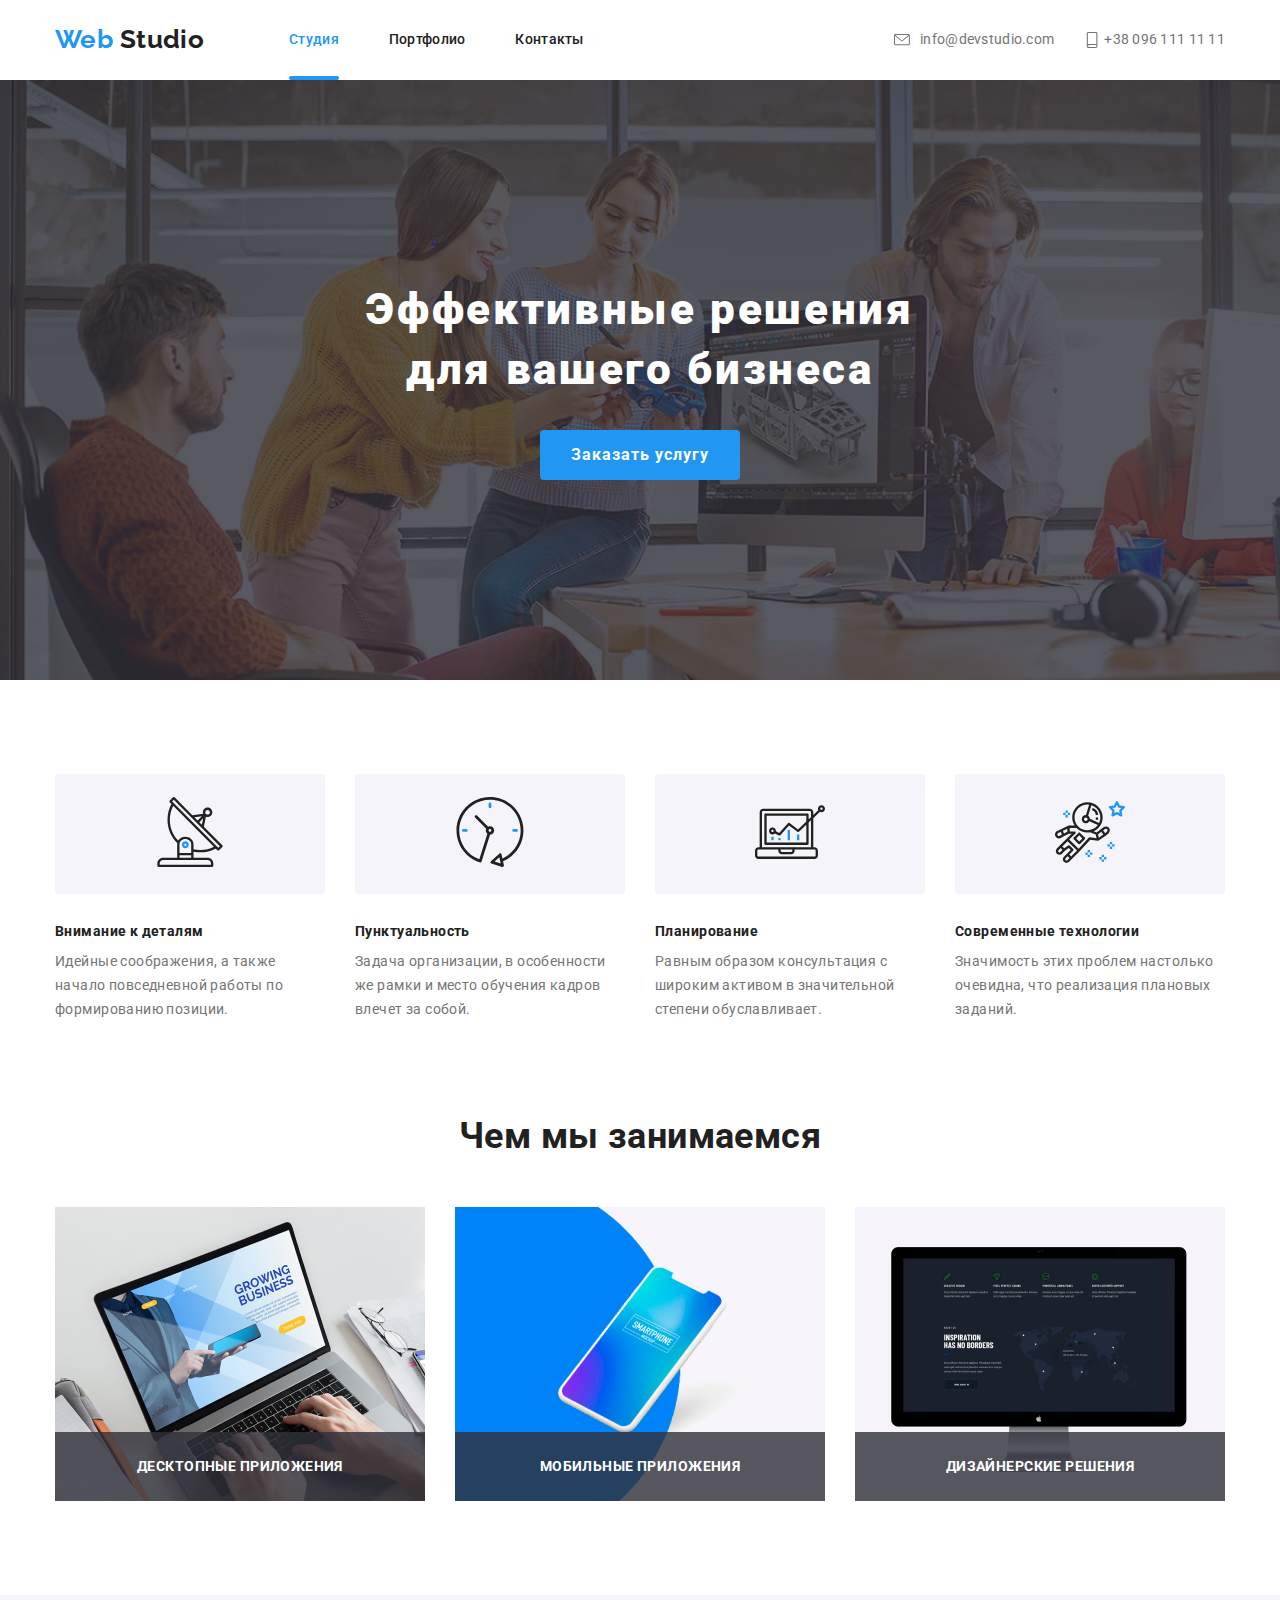
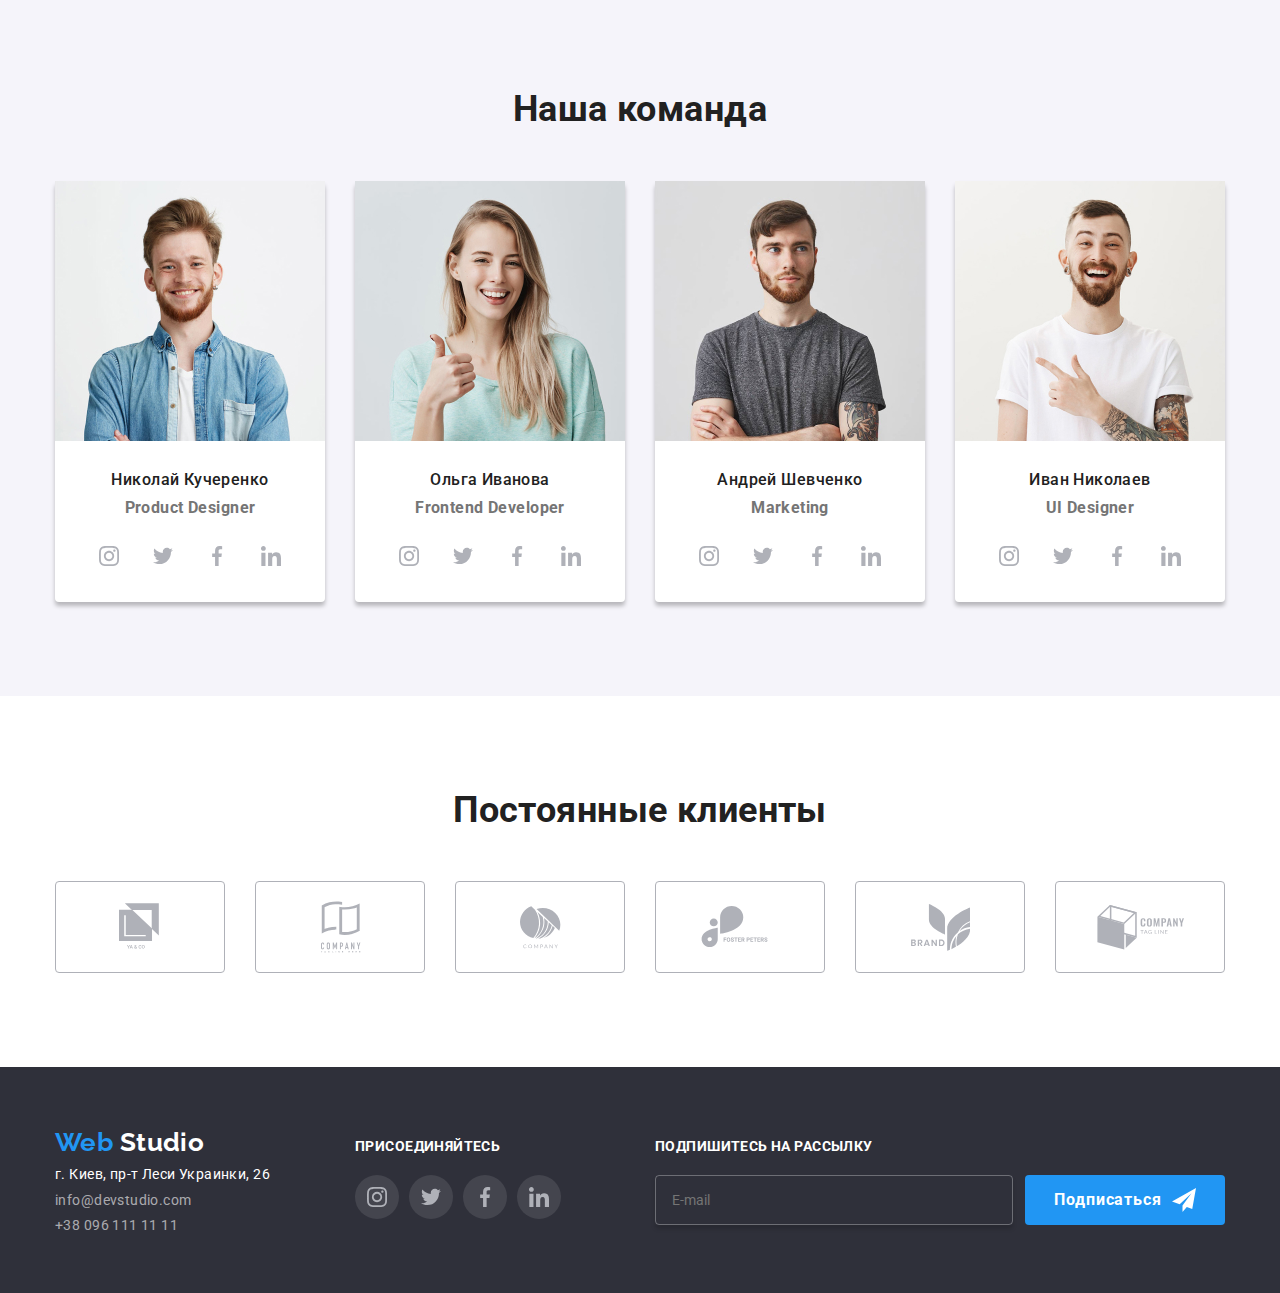
==== index.html @ b1ed6bba "Перенос файлов" ====
<!DOCTYPE html>
<html lang="ru">
  <head>
    <meta charset="UTF-8" />
    <meta name="viewport" content="width=device-width, initial-scale=1.0" />
    <link
      href="https://fonts.googleapis.com/css2?family=Raleway:wght@700&family=Roboto:wght@400;500;700;900&display=swap"
      rel="stylesheet"
    />
    <link
      rel="stylesheet"
      href="https://cdnjs.cloudflare.com/ajax/libs/modern-normalize/0.7.0/modern-normalize.min.css"
    />
    <link rel="stylesheet" href="./css/main.min.css" />
    <title>Web Studio</title>
  </head>
  <body>
    <!-- Шапка страницы -->
    <header class="site-header container">
      <nav class="site-nav">
        <a class="site-logo" href="./" lang="en"><span>Web </span><span class="logo-studio">Studio</span></a>
        <ul class="list">
          <li class="item"><a class="link current" href="./index.html">Студия</a></li>
          <li class="item"><a class="link" href="./portfolio.html">Портфолио</a></li>
          <li class="item"><a class="link" href="">Контакты</a></li>
        </ul>
      </nav>
      <address class="address-blok-header">
        <!-- добавляем aria-label <a href="" aria-label=""></a> -->
        <ul class="address-list">
          <li class="item">
            <a class="button-icon icon-mail" href="mailto:info@devstudio.com" aria-label="иконка конверта">
              <svg class="icon">
                <use href="./images/sprite.svg#icon-icon-mail"></use>
              </svg>
            </a>
            <a class="link" href="mailto:info@devstudio.com">info@devstudio.com</a>
          </li>
          <li class="item">
            <a class="button-icon icon-phone" href="tel:+380961111111" aria-label="иконка телефона">
              <svg class="icon">
                <use href="./images/sprite.svg#icon-icon-phone"></use>
              </svg>
            </a>
            <a class="link" href="tel:+380961111111">+38 096 111 11 11</a>
          </li>
        </ul>
      </address>
    </header>
    <!-- уникальний контент -->
    <main>
      <!-- Герой -->
      <section class="hero-section overlay">
        <div class="hero container">
          <h1 class="title">
            Эффективные решения <br />
            для вашего бизнеса
          </h1>
          <button data-modal-open class="button">Заказать услугу</button>
        </div>
      </section>
      <!-- Функции (Характерные черты,feature) -->
      <section class="section feature container">
        <h2 class="is-hidden">Функции (Характерные черты)</h2>
        <ul class="list">
          <li class="item radar">
            <button class="button-icon">
              <svg class="icon">
                <use href="./images/sprite.svg#icon-antenna"></use>
              </svg>
            </button>
            <h3 class="title">Внимание к деталям</h3>
            <p class="text">Идейные соображения, а также начало повседневной работы по формированию позиции.</p>
          </li>
          <li class="item clock">
            <button class="button-icon">
              <svg class="icon">
                <use href="./images/sprite.svg#icon-clock"></use>
              </svg>
            </button>
            <h3 class="title">Пунктуальность</h3>
            <p class="text">Задача организации, в особенности же рамки и место обучения кадров влечет за собой.</p>
          </li>
          <li class="item diagram">
            <button class="button-icon">
              <svg class="icon">
                <use href="./images/sprite.svg#icon-diagram"></use>
              </svg>
            </button>
            <h3 class="title">Планирование</h3>
            <p class="text">Равным образом консультация с широким активом в значительной степени обуславливает.</p>
          </li>
          <li class="item astronaut">
            <button class="button-icon">
              <svg class="icon">
                <use href="./images/sprite.svg#icon-astronaut"></use>
              </svg>
            </button>
            <h3 class="title">Современные технологии</h3>
            <p class="text">Значимость этих проблем настолько очевидна, что реализация плановых заданий.</p>
          </li>
        </ul>
      </section>
      <!-- Чем мы занимаемся (activity) -->
      <section class="section activity container">
        <h2 class="title-section">Чем мы занимаемся</h2>
        <ul class="list">
          <li class="item">
            <img src="./images/img11.jpg" alt="Десктопные приложения" width="370" />
            <a href=""><h3 class="title on-dark">ДЕСКТОПНЫЕ ПРИЛОЖЕНИЯ</h3></a>
          </li>
          <li class="item">
            <img src="./images/img12.jpg" alt="Мобильные приложения" width="370" />
            <a href=""><h3 class="title on-dark">МОБИЛЬНЫЕ ПРИЛОЖЕНИЯ</h3></a>
          </li>
          <li class="item">
            <img src="./images/img13.jpg" alt="Дизайнерские решения" width="370" />
            <a href=""><h3 class="title on-dark">ДИЗАЙНЕРСКИЕ РЕШЕНИЯ</h3></a>
          </li>
        </ul>
      </section>
      <!-- Наша команда (team) -->
      <section class="shadow">
        <!-- Для иконок используем aria-label
          <li><a href="" aria-label=" ">ins</a></li> -->
        <div class="section our-team container">
          <h2 class="title-section">Наша команда</h2>
          <ul class="list-team">
            <li class="item">
              <img src="./images/foto1.jpg" alt="Фото" width="270" />
              <h3 class="title name">Николай Кучеренко</h3>
              <p class="title work" lang="en">Product Designer</p>
              <ul class="list-social">
                <li class="item-social">
                  <a href="" class="button-icon" aria-label="ссылка на instagram">
                    <svg class="icon">
                      <use href="./images/sprite.svg#icon-icon-inst"></use>
                    </svg>
                  </a>
                </li>
                <li class="item-social">
                  <a href="" class="button-icon" aria-label="ссылка на twiter">
                    <svg class="icon">
                      <use href="./images/sprite.svg#icon-icon-tw"></use>
                    </svg>
                  </a>
                </li>
                <li class="item-social">
                  <a href="" class="button-icon" aria-label="ссылка на facebook">
                    <svg class="icon">
                      <use href="./images/sprite.svg#icon-icon-fb"></use>
                    </svg>
                  </a>
                </li>
                <li class="item-social">
                  <a href="" class="button-icon" aria-label="ссылка на IN">
                    <svg class="icon">
                      <use href="./images/sprite.svg#icon-icon-in"></use>
                    </svg>
                  </a>
                </li>
              </ul>
            </li>
            <li class="item">
              <img src="./images/foto2.jpg" alt="Фото" width="270" />
              <h3 class="title name">Ольга Иванова</h3>
              <p class="title work" lang="en">Frontend Developer</p>
              <ul class="list-social">
                <li class="item-social">
                  <a href="" class="button-icon" aria-label="ссылка на instagram">
                    <svg class="icon">
                      <use href="./images/sprite.svg#icon-icon-inst"></use>
                    </svg>
                  </a>
                </li>
                <li class="item-social">
                  <a href="" class="button-icon" aria-label="ссылка на twiter">
                    <svg class="icon">
                      <use href="./images/sprite.svg#icon-icon-tw"></use>
                    </svg>
                  </a>
                </li>
                <li class="item-social">
                  <a href="" class="button-icon" aria-label="ссылка на facebook">
                    <svg class="icon">
                      <use href="./images/sprite.svg#icon-icon-fb"></use>
                    </svg>
                  </a>
                </li>
                <li class="item-social">
                  <a href="" class="button-icon" aria-label="ссылка на IN">
                    <svg class="icon">
                      <use href="./images/sprite.svg#icon-icon-in"></use>
                    </svg>
                  </a>
                </li>
              </ul>
            </li>
            <li class="item">
              <img src="./images/foto3.jpg" alt="Фото" width="270" />
              <h3 class="title name">Андрей Шевченко</h3>
              <p class="title work" lang="en">Marketing</p>
              <ul class="list-social">
                <li class="item-social">
                  <a href="" class="button-icon" aria-label="ссылка на instagram">
                    <svg class="icon">
                      <use href="./images/sprite.svg#icon-icon-inst"></use>
                    </svg>
                  </a>
                </li>
                <li class="item-social">
                  <a href="" class="button-icon" aria-label="ссылка на twiter">
                    <svg class="icon">
                      <use href="./images/sprite.svg#icon-icon-tw"></use>
                    </svg>
                  </a>
                </li>
                <li class="item-social">
                  <a href="" class="button-icon" aria-label="ссылка на facebook">
                    <svg class="icon">
                      <use href="./images/sprite.svg#icon-icon-fb"></use>
                    </svg>
                  </a>
                </li>
                <li class="item-social">
                  <a href="" class="button-icon" aria-label="ссылка на IN">
                    <svg class="icon">
                      <use href="./images/sprite.svg#icon-icon-in"></use>
                    </svg>
                  </a>
                </li>
              </ul>
            </li>
            <li class="item">
              <img src="./images/foto4.jpg" alt="Фото" width="270" />
              <h3 class="title name">Иван Николаев</h3>
              <p class="title work" lang="en">UI Designer</p>
              <ul class="list-social">
                <li class="item-social">
                  <a href="" class="button-icon" aria-label="ссылка на instagram">
                    <svg class="icon">
                      <use href="./images/sprite.svg#icon-icon-inst"></use>
                    </svg>
                  </a>
                </li>
                <li class="item-social">
                  <a href="" class="button-icon" aria-label="ссылка на twiter">
                    <svg class="icon">
                      <use href="./images/sprite.svg#icon-icon-tw"></use>
                    </svg>
                  </a>
                </li>
                <li class="item-social">
                  <a href="" class="button-icon" aria-label="ссылка на facebook">
                    <svg class="icon">
                      <use href="./images/sprite.svg#icon-icon-fb"></use>
                    </svg>
                  </a>
                </li>
                <li class="item-social">
                  <a href="" class="button-icon" aria-label="ссылка на IN">
                    <svg class="icon">
                      <use href="./images/sprite.svg#icon-icon-in"></use>
                    </svg>
                  </a>
                </li>
              </ul>
            </li>
          </ul>
        </div>
      </section>
      <!-- Постоянные клиенты (clients) -->
      <section class="section container clients">
        <h2 class="title-section">Постоянные клиенты</h2>
        <!-- ul>li*6>a[aria-label=klient$] -->
        <ul class="list">
          <li class="item">
            <a class="button-icon" href="" aria-label="klient1">
              <svg class="icon klient1">
                <use href="./images/sprite.svg#icon-logo-1"></use>
              </svg>
            </a>
          </li>
          <li class="item">
            <a class="button-icon" href="" aria-label="klient2">
              <svg class="icon klient2">
                <use href="./images/sprite.svg#icon-logo-2"></use>
              </svg>
            </a>
          </li>
          <li class="item">
            <a class="button-icon" href="" aria-label="klient3">
              <svg class="icon klient3">
                <use href="./images/sprite.svg#icon-logo-3"></use>
              </svg>
            </a>
          </li>
          <li class="item">
            <a class="button-icon" href="" aria-label="klient4">
              <svg class="icon klient4">
                <use href="./images/sprite.svg#icon-logo-4"></use>
              </svg>
            </a>
          </li>
          <li class="item">
            <a class="button-icon" href="" aria-label="klient5">
              <svg class="icon klient5">
                <use href="./images/sprite.svg#icon-logo-5"></use>
              </svg>
            </a>
          </li>
          <li class="item">
            <a class="button-icon" href="" aria-label="klient6">
              <svg class="icon klient6">
                <use href="./images/sprite.svg#icon-logo-6"></use>
              </svg>
            </a>
          </li>
        </ul>
      </section>
      <!-- Модалка -->
      <div data-modal class="modal backdrop is-hidden">
        <form class="form-blank">
          <h2 class="title">Оставьте свои данные, мы вам перезвоним</h2>
          <label class="label">
            <svg class="icon">
              <use href="./images/sprite-modal.svg#icon-plagin-person"></use>
            </svg>
            <span class="text-field">Имя</span>
            <input class="field" type="text" name="name" />
          </label>
          <label class="label">
            <svg class="icon">
              <use href="./images/sprite-modal.svg#icon-plagin-phone"></use>
            </svg>
            <span class="text-field">Телефон</span>
            <input class="field" type="tel" name="telephone" />
          </label>
          <label class="label">
            <svg class="icon">
              <use href="./images/sprite-modal.svg#icon-plagin-email"></use>
            </svg>
            <span class="text-field">Почта</span>
            <input class="field" type="email" name="mail" />
          </label>
          <label class="label">
            <span class="text-commentary">Коментарий</span>
            <textarea class="field commentary" rows="10" name="commentary"></textarea>
          </label>
          <!-- Лицензионное соглашения в обратном порядке лейба и поле -->
          <label class="label-policy">
            <input class="checkbox appearance" type="checkbox" name="policy" />
            <svg class="icon-checkbox">
              <use href="./images/sprite-modal.svg#icon-plagin-check"></use>
            </svg>
            <span class="text-policy">
              Соглашаюсь с рассылкой и принимаю <a class="link" href="">Условия договора</a>
            </span></label
          >
          <button type="submit" class="button">Отправить</button>
          <button data-modal-close class="data-modal-close">
            <svg class="icon">
              <use href="./images/sprite-modal.svg#icon-modal-close"></use>
            </svg>
          </button>
        </form>
      </div>
    </main>
    <!-- footer -->
    <footer>
      <div class="footer container">
        <div class="address-blok item-colomn">
          <a class="site-logo footer-logo" href="./" lang="en"
            ><span>Web </span><span class="logo-studio">Studio</span></a
          >
          <address class="address-list">
            <p class="map">г. Киев, пр-т Леси Украинки, 26</p>
            <a class="link" href="mailto:info@devstudio.com">info@devstudio.com</a>
            <a class="link" href="tel:+380961111111">+38 096 111 11 11</a>
          </address>
        </div>
        <div class="section item-colomn">
          <b class="title on-dark">ПРИСОЕДИНЯЙТЕСЬ</b>
          <ul class="list-social">
            <li class="item-social dark-icon">
              <a href="" aria-label="ссылка на instagram">
                <svg class="icon">
                  <use href="./images/sprite.svg#icon-icon-inst"></use>
                </svg>
              </a>
            </li>
            <li class="item-social dark-icon">
              <a href="" aria-label="ссылка на twiter">
                <svg class="icon">
                  <use href="./images/sprite.svg#icon-icon-tw"></use>
                </svg>
              </a>
            </li>
            <li class="item-social dark-icon">
              <a href="" aria-label="ссылка на facebook">
                <svg class="icon">
                  <use href="./images/sprite.svg#icon-icon-fb"></use>
                </svg>
              </a>
            </li>
            <li class="item-social dark-icon">
              <a href="" aria-label="ссылка на IN">
                <svg class="icon">
                  <use href="./images/sprite.svg#icon-icon-in"></use>
                </svg>
              </a>
            </li>
          </ul>
        </div>
        <div class="section block-subscribe">
          <label class="label-subscribe">
            <b class="title on-dark subscribe-title">ПОДПИШИТЕСЬ НА РАССЫЛКУ</b>
            <input class="field-subscribe" type="email" name="subscribe" placeholder="E-mail" />
          </label>
          <button type="submit" class="button">
            Подписаться
            <svg class="icon send">
              <use href="./images/sprite.svg#icon-icon-send"></use>
            </svg>
          </button>

          <!-- <a href="" aria-label="значок самолётика"></a> -->
        </div>
      </div>
      <!-- Исправление дизайнера закоментировал -->
      <!-- <div class="copyright container"><p>2020 | Developed by GoIT Students</p></div> -->
    </footer>
    <script src="./js/modal.js"></script>
  </body>
</html>
---- css/main.min.css ----
html{-webkit-box-sizing:border-box;box-sizing:border-box}*,*::before,*::after{-webkit-box-sizing:inherit;box-sizing:inherit}*:hover,:focus,:focus-within{-webkit-transition:all 250ms cubic-bezier(0.4, 0, 0.2, 1);transition:all 250ms cubic-bezier(0.4, 0, 0.2, 1)}body{margin:0;padding:0;background-color:#fff;color:#757575;font-family:'Roboto', sans-serif;font-weight:400;font-size:14px;line-height:1.19;letter-spacing:.03em}img{display:block;max-width:100%;height:auto}h1,h2,h3,h4,h5,h6{margin:0}ul{margin:0;padding:0;list-style:none}p{margin:0}a{text-decoration:none;font-style:normal;color:inherit;font-family:inherit}.position-relative{position:relative}.appearance{appearance:none;-webkit-appearance:none;-moz-appearance:none}.is-hidden{position:absolute;width:1px;height:1px;margin:-1px;border:0;padding:0;clip:rect(0 0 0 0);overflow:hidden}.container{display:-webkit-box;display:-ms-flexbox;display:flex;margin-left:auto;margin-right:auto;width:1200px;padding-left:15px;padding-right:15px}.title{color:#212121}.button-icon{padding:0;margin:0;border:none}.section .on-dark{color:#fff}.title-section{font-weight:bold;font-size:36px;line-height:1.16;color:#212121}.title{font-weight:bold;font-size:14px;line-height:1.14;color:#212121}.text{line-height:1.71;color:#757575}.site-logo{font-family:'Raleway', sans-serif;font-style:normal;font-weight:bold;font-size:26px;color:#2196f3}.site-nav .site-logo{margin-top:24px;margin-bottom:25px}.logo-studio{color:#212121}.footer .logo-studio{color:#fff}.address-blok-header{margin-left:auto}.address-blok-header .item{display:-webkit-box;display:-ms-flexbox;display:flex}.address-blok-header .item:hover .icon,.address-blok-header .item:focus-within .icon{fill:#2196f3}.address-blok-header .item:hover .link{color:#2196f3}.address-blok-header .button-icon{margin-right:10px}.address-blok-header .button-icon.icon-mail{width:16px;height:11.2px;fill:#757575}.address-blok-header .button-icon.icon-phone{width:10px;height:15px;fill:#757575}.address-blok-header .icon{background-position:center;background-size:contain;height:16px;width:16px;-webkit-transition:fill 250ms cubic-bezier(0.4, 0, 0.2, 1);transition:fill 250ms cubic-bezier(0.4, 0, 0.2, 1)}.site-header .address-list{display:-webkit-box;display:-ms-flexbox;display:flex}.address-list .item+.item{margin-left:30px}.address-list .link{line-height:1.14;letter-spacing:0.02em}.footer .address-blok{display:-webkit-box;display:-ms-flexbox;display:flex;-webkit-box-orient:vertical;-webkit-box-direction:normal;-ms-flex-direction:column;flex-direction:column}.footer .address-list{display:-webkit-box;display:-ms-flexbox;display:flex;-webkit-box-align:start;-ms-flex-align:start;align-items:flex-start;-webkit-box-orient:vertical;-webkit-box-direction:normal;-ms-flex-direction:column;flex-direction:column;margin-top:8px}.footer .address-list .link{margin-top:9px;line-height:1.17;letter-spacing:.03em;color:rgba(255,255,255,0.6)}.footer .address-list .map{line-height:1.17;letter-spacing:.03em;color:#fff;font-style:normal}.list-social{margin-top:20px;display:-webkit-box;display:-ms-flexbox;display:flex}.item-social{width:44px;height:44px}.item-social+.item-social{margin-left:10px}.item-social .button-icon{display:-webkit-inline-box;display:-ms-inline-flexbox;display:inline-flex;width:100%;height:100%}.item-social .icon{width:44px;height:44px;border-radius:50px;fill:#afb1b8;-webkit-transition:background-color 250ms cubic-bezier(0.4, 0, 0.2, 1),fill 250ms cubic-bezier(0.4, 0, 0.2, 1);transition:background-color 250ms cubic-bezier(0.4, 0, 0.2, 1),fill 250ms cubic-bezier(0.4, 0, 0.2, 1)}.item-social .icon:hover,.item-social:focus-within .icon{background-color:#2196f3;fill:#fff}.dark-icon{border-radius:50px;fill:text-white;background-color:rgba(255,255,255,0.1)}.button{display:-webkit-inline-box;display:-ms-inline-flexbox;display:inline-flex;-webkit-box-align:center;-ms-flex-align:center;align-items:center;-webkit-box-pack:center;-ms-flex-pack:center;justify-content:center;padding-top:10px;padding-bottom:10px;min-width:200px;font-weight:bold;font-size:16px;line-height:1.87;letter-spacing:0.06em;background:#2196f3;color:#fff;border-radius:4px;border:none;outline:#188ce8}.button:hover,.button:focus{background-color:#188ce8}.site-header{-webkit-box-align:center;-ms-flex-align:center;align-items:center;-webkit-box-pack:justify;-ms-flex-pack:justify;justify-content:space-between}.site-header .item:hover,.site-header .item:focus-within{color:#2196f3}.site-nav{display:-webkit-box;display:-ms-flexbox;display:flex}.site-nav>.list{display:-webkit-box;display:-ms-flexbox;display:flex;margin-left:85px;-webkit-box-align:center;-ms-flex-align:center;align-items:center;font-weight:500;line-height:1.14;letter-spacing:0.02em;color:#212121}.site-nav .item+.item{margin-left:50px}.site-nav .link{-webkit-transition:color 250ms cubic-bezier(0.4, 0, 0.2, 1);transition:color 250ms cubic-bezier(0.4, 0, 0.2, 1)}.site-nav .link.current{position:relative;color:#2196f3}.site-nav .link.current::after{content:'';display:block;margin-top:28px;position:absolute;width:100%;height:4px;background:#2196f3;border-radius:2px}.hero-section{background-color:rgba(47,48,58,0.8)}.hero-section.overlay{max-width:1600px;height:600px;margin-right:auto;margin-left:auto;background-image:-webkit-gradient(linear, left top, left bottom, from(rgba(47,48,58,0.8)), to(rgba(47,48,58,0.8))),url("../images/Header-img.jpg");background-image:linear-gradient(rgba(47,48,58,0.8), rgba(47,48,58,0.8)),url("../images/Header-img.jpg")}.hero-section .container{-webkit-box-orient:vertical;-webkit-box-direction:normal;-ms-flex-direction:column;flex-direction:column;-webkit-box-align:center;-ms-flex-align:center;align-items:center;padding-top:200px;padding-bottom:200px}.hero-section .title{text-align:center;margin-bottom:30px;font-weight:900;font-size:44px;line-height:1.36;letter-spacing:0.06em;color:#fff}.feature{padding-top:94px}.feature .list{display:-webkit-box;display:-ms-flexbox;display:flex}.feature .item{width:calc(100%)}.feature .item+.item{margin-left:30px}.feature .icon{height:70px;width:70px}.feature .button-icon{height:120px;width:100%;background-color:#f5f4fa;border-radius:4px}.feature .title{margin-top:30px}.feature .text{margin-top:10px}.activity{display:-webkit-box;display:-ms-flexbox;display:flex;-webkit-box-orient:vertical;-webkit-box-direction:normal;-ms-flex-direction:column;flex-direction:column;padding-top:94px;padding-bottom:94px}.activity .title-section{-ms-flex-item-align:center;-ms-grid-row-align:center;align-self:center;margin-bottom:50px}.activity .list{display:-webkit-box;display:-ms-flexbox;display:flex;-webkit-box-orient:horizontal;-webkit-box-direction:normal;-ms-flex-direction:row;flex-direction:row;-webkit-box-pack:justify;-ms-flex-pack:justify;justify-content:space-between}.activity .item{position:relative}.activity .item+.item{margin-left:30px}.activity .title.on-dark{position:absolute;bottom:0;width:100%;padding:27px;text-align:center;background-color:rgba(47,48,58,0.8)}.shadow{background-color:#f5f4fa}.our-team{display:-webkit-box;display:-ms-flexbox;display:flex;-webkit-box-orient:vertical;-webkit-box-direction:normal;-ms-flex-direction:column;flex-direction:column;padding-top:94px;padding-bottom:94px}.our-team .title-section{-ms-flex-item-align:center;-ms-grid-row-align:center;align-self:center}.our-team .list-team{display:-webkit-box;display:-ms-flexbox;display:flex;-webkit-box-pack:justify;-ms-flex-pack:justify;justify-content:space-between;margin-top:50px}.our-team .item+.item{margin-left:30px}.our-team .item{display:-webkit-box;display:-ms-flexbox;display:flex;-webkit-box-orient:vertical;-webkit-box-direction:normal;-ms-flex-direction:column;flex-direction:column;-webkit-box-align:center;-ms-flex-align:center;align-items:center;padding-bottom:24px;background-color:#fff;-webkit-box-shadow:0px 4px 4px rgba(0,0,0,0.25);box-shadow:0px 4px 4px rgba(0,0,0,0.25);border-radius:4px}.our-team .title.name{margin-top:30px}.our-team .title.work{margin-top:10px}.our-team .list-social{margin-top:16px}.our-team .name{font-weight:500;font-size:16px}.our-team .work{font-size:16px;color:#757575}.clients{display:-webkit-box;display:-ms-flexbox;display:flex;-webkit-box-orient:vertical;-webkit-box-direction:normal;-ms-flex-direction:column;flex-direction:column;padding-top:94px;padding-bottom:94px}.clients .title-section{-ms-flex-item-align:center;-ms-grid-row-align:center;align-self:center;margin-bottom:50px}.clients .list{display:-webkit-box;display:-ms-flexbox;display:flex}.clients .item+.item{margin-left:30px}.clients .item{width:calc((100% - 150px) / 6);border:1px solid #afb1b8;border-radius:4px;fill:#afb1b8;-webkit-transition:fill 250ms cubic-bezier(0.4, 0, 0.2, 1);transition:fill 250ms cubic-bezier(0.4, 0, 0.2, 1);-webkit-transition:border 250ms cubic-bezier(0.4, 0, 0.2, 1);transition:border 250ms cubic-bezier(0.4, 0, 0.2, 1)}.clients .item:hover,.clients .item:focus-within{border-color:#2196f3;fill:#2196f3}.clients .button-icon{display:-webkit-box;display:-ms-flexbox;display:flex;-webkit-box-pack:center;-ms-flex-pack:center;justify-content:center;-webkit-box-align:center;-ms-flex-align:center;align-items:center;height:90px;width:170px;fill:inherit}.clients .icon.klient1{width:44px;height:49px}.clients .icon.klient2{width:40px;height:52px}.clients .icon.klient3{width:41px;height:43px}.clients .icon.klient4{width:80px;height:42px}.clients .icon.klient5{width:59px;height:47px}.clients .icon.klient6{width:88px;height:45px}.modal{display:-webkit-box;display:-ms-flexbox;display:flex;margin-left:auto;margin-right:auto;-webkit-box-pack:center;-ms-flex-pack:center;justify-content:center;-webkit-box-align:center;-ms-flex-align:center;align-items:center;position:fixed;top:0;left:0;right:0;width:100%;height:100%;-webkit-transition:all 250ms cubic-bezier(0.4, 0, 0.2, 1);transition:all 250ms cubic-bezier(0.4, 0, 0.2, 1);background:rgba(0,0,0,0.2)}.modal .form-blank{padding:40px;display:-webkit-box;display:-ms-flexbox;display:flex;-webkit-box-orient:vertical;-webkit-box-direction:normal;-ms-flex-direction:column;flex-direction:column;position:absolute;background:#ffffff;-webkit-box-shadow:0px 2px 1px rgba(0,0,0,0.2),0px 1px 1px rgba(0,0,0,0.14),0px 1px 3px rgba(0,0,0,0.12);box-shadow:0px 2px 1px rgba(0,0,0,0.2),0px 1px 1px rgba(0,0,0,0.14),0px 1px 3px rgba(0,0,0,0.12);border-radius:4px}.modal .field{padding-top:12px;padding-right:16px;padding-bottom:12px;padding-left:42px;width:100%;border:solid 1px;border-color:rgba(33,33,33,0.2);border-radius:4px;-webkit-transition:border-color 250ms cubic-bezier(0.4, 0, 0.2, 1);transition:border-color 250ms cubic-bezier(0.4, 0, 0.2, 1);outline:none}.modal .commentary{resize:none}.modal .text-field{position:absolute;top:50%;left:42px;-webkit-transform:translateY(-50%);transform:translateY(-50%);-webkit-transition:color 250ms cubic-bezier(0.4, 0, 0.2, 1);transition:color 250ms cubic-bezier(0.4, 0, 0.2, 1);-webkit-transition:-webkit-transform 250ms cubic-bezier(0.4, 0, 0.2, 1);transition:-webkit-transform 250ms cubic-bezier(0.4, 0, 0.2, 1);transition:transform 250ms cubic-bezier(0.4, 0, 0.2, 1);transition:transform 250ms cubic-bezier(0.4, 0, 0.2, 1), -webkit-transform 250ms cubic-bezier(0.4, 0, 0.2, 1);line-height:1.14;letter-spacing:0.01em}.modal .text-commentary{position:absolute;top:12px;left:16px;-webkit-transition:color 250ms cubic-bezier(0.4, 0, 0.2, 1);transition:color 250ms cubic-bezier(0.4, 0, 0.2, 1);-webkit-transition:-webkit-transform 250ms cubic-bezier(0.4, 0, 0.2, 1);transition:-webkit-transform 250ms cubic-bezier(0.4, 0, 0.2, 1);transition:transform 250ms cubic-bezier(0.4, 0, 0.2, 1);transition:transform 250ms cubic-bezier(0.4, 0, 0.2, 1), -webkit-transform 250ms cubic-bezier(0.4, 0, 0.2, 1)}.modal .title{font-size:20px;line-height:23px}.modal .title+.label{margin-top:30px}.modal .label{position:relative}.modal .label:hover .icon,.modal .label:focus-within .icon{fill:#2196f3}.modal .label:hover .text-field,.modal .label:focus-within .text-field{-webkit-transform:translate(-24px, -38px);transform:translate(-24px, -38px);color:#2196f3}.modal .label:hover .text-commentary,.modal .label:focus-within .text-commentary{-webkit-transform:translate(0px, -30px);transform:translate(0px, -30px);color:#2196f3}.modal .label:hover .field,.modal .label:focus-within .field{border-color:#2196f3}.modal .label+.label{margin-top:28px}.modal .label .icon{width:18px;height:18px;position:absolute;top:50%;left:16px;-webkit-transform:translateY(-50%);transform:translateY(-50%);-webkit-transition:fill 250ms cubic-bezier(0.4, 0, 0.2, 1);transition:fill 250ms cubic-bezier(0.4, 0, 0.2, 1)}.modal .label-policy{position:relative;display:-webkit-box;display:-ms-flexbox;display:flex;-ms-flex-pack:distribute;justify-content:space-around;margin-top:20px}.modal .label-policy:focus-within .icon-checkbox{border-color:#2196f3}.modal .label-policy .link{color:#2196f3}.modal .text-policy{line-height:1.71}.modal .icon-checkbox{position:absolute;left:2px;-webkit-transform:translateY(3px);transform:translateY(3px);-webkit-transition:background-color 250ms cubic-bezier(0.4, 0, 0.2, 1);transition:background-color 250ms cubic-bezier(0.4, 0, 0.2, 1);-webkit-transition:border-color 250ms cubic-bezier(0.4, 0, 0.2, 1);transition:border-color 250ms cubic-bezier(0.4, 0, 0.2, 1);cursor:pointer;width:16px;height:16px;background-size:contain;background-color:#fff;border:2px solid #212121;border-radius:4px}.modal .checkbox:checked ~ .icon-checkbox{background-color:#2196f3;border-color:#2196f3}.modal .button{margin-top:30px;margin-left:auto;margin-right:auto;height:50px;border:none}.modal .button:hover,.modal .button:focus{background-color:#188ce8}.modal .data-modal-close{width:30px;height:30px;background-size:contain;position:absolute;right:8px;top:8px;background-color:#fff;margin:0;padding:0;border-width:0;outline-color:rgba(0,0,0,0)}.modal .data-modal-close:hover .icon,.modal .data-modal-close:focus-within .icon{fill:#2196f3}.modal .data-modal-close .icon{height:30px;width:30px;border-radius:100%;border:solid 1px rgba(0,0,0,0.1);-webkit-transition:fill 250ms cubic-bezier(0.4, 0, 0.2, 1);transition:fill 250ms cubic-bezier(0.4, 0, 0.2, 1)}.main-portfolio{padding-top:94px;padding-bottom:94px}.head-filter{display:-webkit-box;display:-ms-flexbox;display:flex;-webkit-box-pack:center;-ms-flex-pack:center;justify-content:center;margin-bottom:34px}.head-filter .filter{display:-webkit-box;display:-ms-flexbox;display:flex;-webkit-box-orient:horizontal;-webkit-box-direction:normal;-ms-flex-direction:row;flex-direction:row}.head-filter .item+.item{margin-left:8px}.head-filter .radio{padding:6px 22px;background:#f5f4fa;font-weight:500;font-size:16px;line-height:1.62;color:#212121;border-radius:4px;border-color:transparent;-webkit-transition:background 250ms cubic-bezier(0.4, 0, 0.2, 1);transition:background 250ms cubic-bezier(0.4, 0, 0.2, 1);-webkit-transition:color 250ms cubic-bezier(0.4, 0, 0.2, 1);transition:color 250ms cubic-bezier(0.4, 0, 0.2, 1)}.head-filter .radio:hover,.head-filter .radio:focus{background:#2196f3;color:#fff;border-color:transparent}.project{display:-webkit-box;display:-ms-flexbox;display:flex}.project .list{display:-webkit-box;display:-ms-flexbox;display:flex;-webkit-box-orient:horizontal;-webkit-box-direction:normal;-ms-flex-direction:row;flex-direction:row;-ms-flex-wrap:wrap;flex-wrap:wrap}.project .item{display:-webkit-box;display:-ms-flexbox;display:flex;width:calc((100% - 60px) / 3)}.project .item:hover .pro.on-dark,.project .item:focus .pro.on-dark{-webkit-transform:translateY(0);transform:translateY(0)}.project .item:hover,.project .item:focus{-webkit-box-sizing:border-box;box-sizing:border-box;-webkit-box-shadow:1px 4px 6px rgba(0,0,0,0.16),0px 4px 4px rgba(0,0,0,0.06),0px 1px 1px rgba(0,0,0,0.12);box-shadow:1px 4px 6px rgba(0,0,0,0.16),0px 4px 4px rgba(0,0,0,0.06),0px 1px 1px rgba(0,0,0,0.12)}.project .item:not(:nth-child(3n+1)){margin-left:30px}.project .item:not(:nth-child(-n+3)){margin-top:30px}.project .pro.on-dark{display:-webkit-box;display:-ms-flexbox;display:flex;padding:63px 24px;position:absolute;top:0;left:0;width:100%;height:100%;-webkit-transform:translateY(105%);transform:translateY(105%);-webkit-transition:-webkit-transform 250ms cubic-bezier(0.4, 0, 0.2, 1);transition:-webkit-transform 250ms cubic-bezier(0.4, 0, 0.2, 1);transition:transform 250ms cubic-bezier(0.4, 0, 0.2, 1);transition:transform 250ms cubic-bezier(0.4, 0, 0.2, 1), -webkit-transform 250ms cubic-bezier(0.4, 0, 0.2, 1);font-size:18px;line-height:1.56;letter-spacing:.03em;background:#2196f3}.project .perimeter{padding-top:20px;padding-right:24px;padding-bottom:20px;padding-left:24px}.project .link{border-right:1px solid #eeeeee;border-bottom:1px solid #eeeeee;border-left:1px solid #eeeeee}.project .overflow-img{display:block;overflow:hidden;position:relative}footer{background-color:#2f303a}.footer{-ms-flex-wrap:wrap;flex-wrap:wrap;-webkit-box-pack:justify;-ms-flex-pack:justify;justify-content:space-between;-webkit-box-align:baseline;-ms-flex-align:baseline;align-items:baseline;padding-top:60px;padding-bottom:60px}.footer .item-colomn{width:calc((100% - 60px) / 4)}.footer .block-subscribe{width:calc((100% - 30px) / 2);display:-webkit-box;display:-ms-flexbox;display:flex}.icon.send{width:24px;height:24px;margin-left:10px}.subscribe-title{display:inline-block;margin-bottom:20px}.label-subscribe{display:block;margin-right:12px}.label-subscribe:hover .field-subscribe,.label-subscribe:focus-within .field-subscribe{border-color:#2196f3}.field-subscribe{padding:15px 16px;margin-right:12px;width:100%;height:50px;color:#757575;background-color:rgba(0,0,0,0);border:1px solid rgba(255,255,255,0.3);-webkit-box-sizing:border-box;box-sizing:border-box;-webkit-box-shadow:0px 4px 4px rgba(0,0,0,0.15);box-shadow:0px 4px 4px rgba(0,0,0,0.15);border-radius:4px;outline:none}.block-subscribe .button{-ms-flex-item-align:end;align-self:flex-end;height:50px}
/*# sourceMappingURL=main.min.css.map */
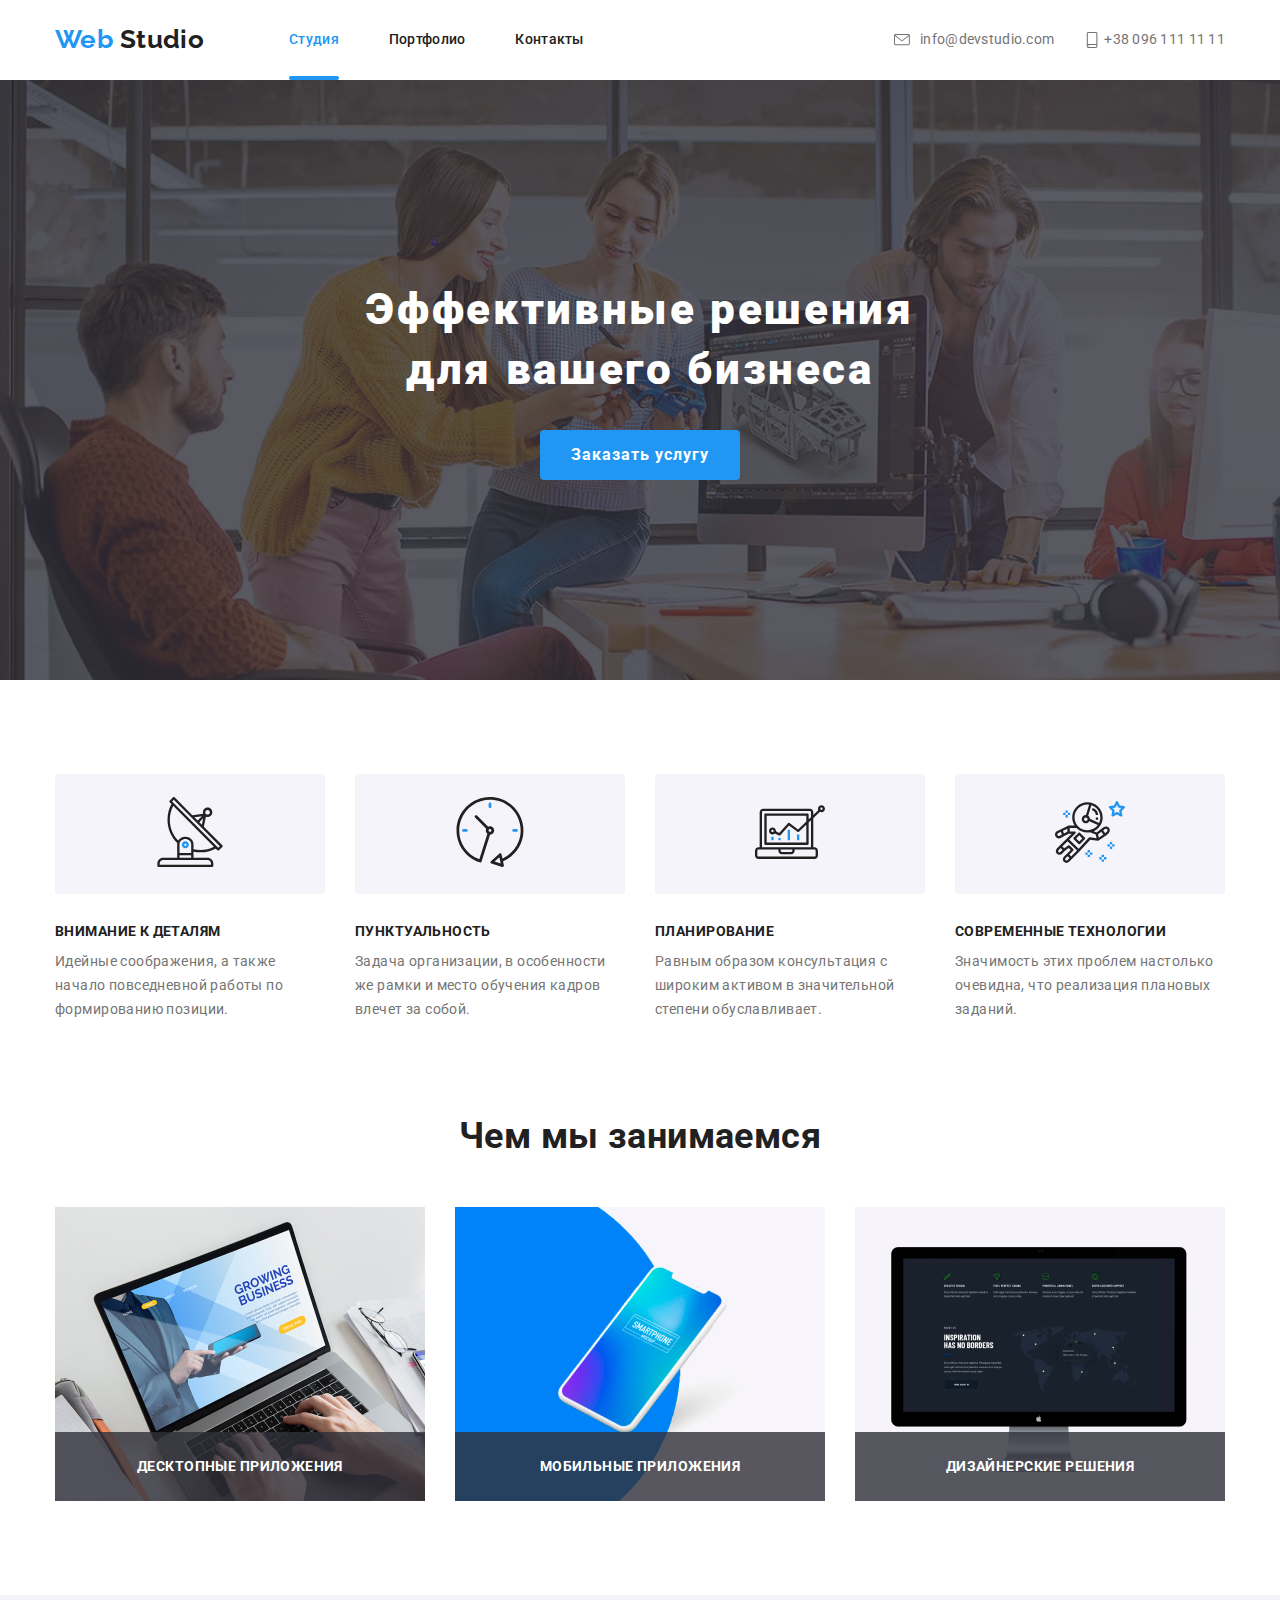
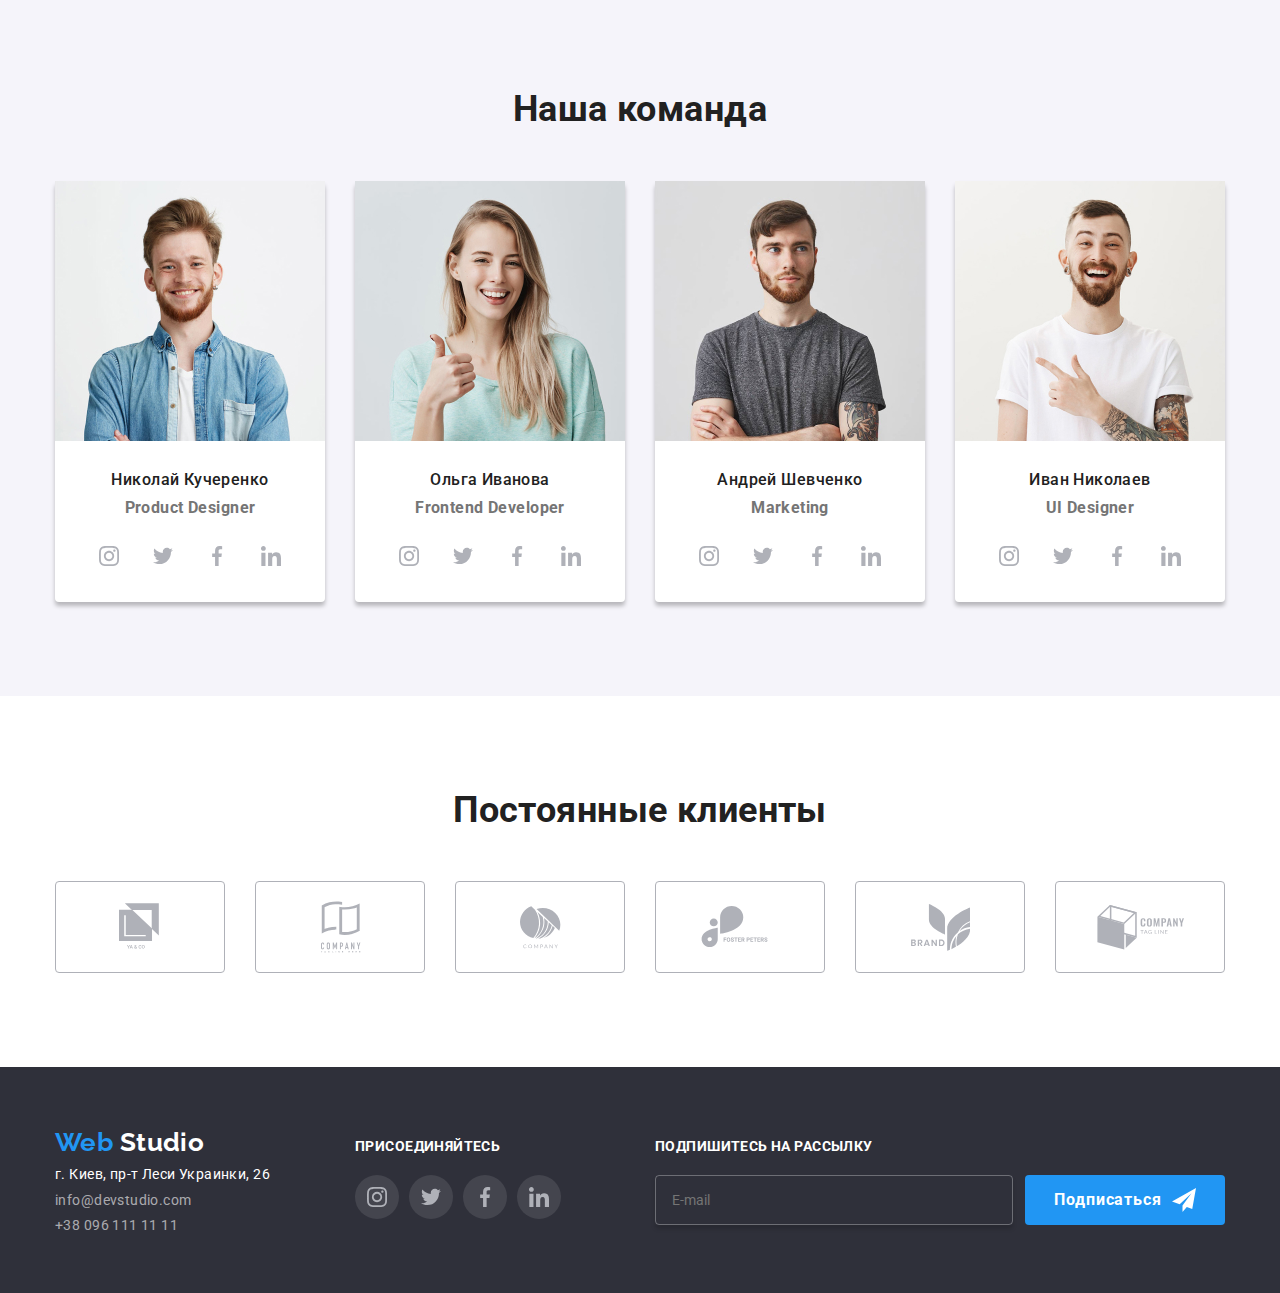
==== commit 2c84cbef: "Адаптацыя Feature" ====
--- a/index.html
+++ b/index.html
@@ -69,7 +69,7 @@
                 <use href="./images/sprite.svg#icon-antenna"></use>
               </svg>
             </button>
-            <h3 class="title">Внимание к деталям</h3>
+            <h3 class="title">ВНИМАНИЕ К ДЕТАЛЯМ</h3>
             <p class="text">Идейные соображения, а также начало повседневной работы по формированию позиции.</p>
           </li>
           <li class="item clock">
@@ -78,7 +78,7 @@
                 <use href="./images/sprite.svg#icon-clock"></use>
               </svg>
             </button>
-            <h3 class="title">Пунктуальность</h3>
+            <h3 class="title">ПУНКТУАЛЬНОСТЬ</h3>
             <p class="text">Задача организации, в особенности же рамки и место обучения кадров влечет за собой.</p>
           </li>
           <li class="item diagram">
@@ -87,7 +87,7 @@
                 <use href="./images/sprite.svg#icon-diagram"></use>
               </svg>
             </button>
-            <h3 class="title">Планирование</h3>
+            <h3 class="title">ПЛАНИРОВАНИЕ</h3>
             <p class="text">Равным образом консультация с широким активом в значительной степени обуславливает.</p>
           </li>
           <li class="item astronaut">
@@ -96,7 +96,7 @@
                 <use href="./images/sprite.svg#icon-astronaut"></use>
               </svg>
             </button>
-            <h3 class="title">Современные технологии</h3>
+            <h3 class="title">СОВРЕМЕННЫЕ ТЕХНОЛОГИИ</h3>
             <p class="text">Значимость этих проблем настолько очевидна, что реализация плановых заданий.</p>
           </li>
         </ul>
--- a/css/main.min.css
+++ b/css/main.min.css
@@ -1,2 +1,2 @@
-html{-webkit-box-sizing:border-box;box-sizing:border-box}*,*::before,*::after{-webkit-box-sizing:inherit;box-sizing:inherit}*:hover,:focus,:focus-within{-webkit-transition:all 250ms cubic-bezier(0.4, 0, 0.2, 1);transition:all 250ms cubic-bezier(0.4, 0, 0.2, 1)}body{margin:0;padding:0;background-color:#fff;color:#757575;font-family:'Roboto', sans-serif;font-weight:400;font-size:14px;line-height:1.19;letter-spacing:.03em}img{display:block;max-width:100%;height:auto}h1,h2,h3,h4,h5,h6{margin:0}ul{margin:0;padding:0;list-style:none}p{margin:0}a{text-decoration:none;font-style:normal;color:inherit;font-family:inherit}.position-relative{position:relative}.appearance{appearance:none;-webkit-appearance:none;-moz-appearance:none}.is-hidden{position:absolute;width:1px;height:1px;margin:-1px;border:0;padding:0;clip:rect(0 0 0 0);overflow:hidden}.container{display:-webkit-box;display:-ms-flexbox;display:flex;margin-left:auto;margin-right:auto;width:1200px;padding-left:15px;padding-right:15px}.title{color:#212121}.button-icon{padding:0;margin:0;border:none}.section .on-dark{color:#fff}.title-section{font-weight:bold;font-size:36px;line-height:1.16;color:#212121}.title{font-weight:bold;font-size:14px;line-height:1.14;color:#212121}.text{line-height:1.71;color:#757575}.site-logo{font-family:'Raleway', sans-serif;font-style:normal;font-weight:bold;font-size:26px;color:#2196f3}.site-nav .site-logo{margin-top:24px;margin-bottom:25px}.logo-studio{color:#212121}.footer .logo-studio{color:#fff}.address-blok-header{margin-left:auto}.address-blok-header .item{display:-webkit-box;display:-ms-flexbox;display:flex}.address-blok-header .item:hover .icon,.address-blok-header .item:focus-within .icon{fill:#2196f3}.address-blok-header .item:hover .link{color:#2196f3}.address-blok-header .button-icon{margin-right:10px}.address-blok-header .button-icon.icon-mail{width:16px;height:11.2px;fill:#757575}.address-blok-header .button-icon.icon-phone{width:10px;height:15px;fill:#757575}.address-blok-header .icon{background-position:center;background-size:contain;height:16px;width:16px;-webkit-transition:fill 250ms cubic-bezier(0.4, 0, 0.2, 1);transition:fill 250ms cubic-bezier(0.4, 0, 0.2, 1)}.site-header .address-list{display:-webkit-box;display:-ms-flexbox;display:flex}.address-list .item+.item{margin-left:30px}.address-list .link{line-height:1.14;letter-spacing:0.02em}.footer .address-blok{display:-webkit-box;display:-ms-flexbox;display:flex;-webkit-box-orient:vertical;-webkit-box-direction:normal;-ms-flex-direction:column;flex-direction:column}.footer .address-list{display:-webkit-box;display:-ms-flexbox;display:flex;-webkit-box-align:start;-ms-flex-align:start;align-items:flex-start;-webkit-box-orient:vertical;-webkit-box-direction:normal;-ms-flex-direction:column;flex-direction:column;margin-top:8px}.footer .address-list .link{margin-top:9px;line-height:1.17;letter-spacing:.03em;color:rgba(255,255,255,0.6)}.footer .address-list .map{line-height:1.17;letter-spacing:.03em;color:#fff;font-style:normal}.list-social{margin-top:20px;display:-webkit-box;display:-ms-flexbox;display:flex}.item-social{width:44px;height:44px}.item-social+.item-social{margin-left:10px}.item-social .button-icon{display:-webkit-inline-box;display:-ms-inline-flexbox;display:inline-flex;width:100%;height:100%}.item-social .icon{width:44px;height:44px;border-radius:50px;fill:#afb1b8;-webkit-transition:background-color 250ms cubic-bezier(0.4, 0, 0.2, 1),fill 250ms cubic-bezier(0.4, 0, 0.2, 1);transition:background-color 250ms cubic-bezier(0.4, 0, 0.2, 1),fill 250ms cubic-bezier(0.4, 0, 0.2, 1)}.item-social .icon:hover,.item-social:focus-within .icon{background-color:#2196f3;fill:#fff}.dark-icon{border-radius:50px;fill:text-white;background-color:rgba(255,255,255,0.1)}.button{display:-webkit-inline-box;display:-ms-inline-flexbox;display:inline-flex;-webkit-box-align:center;-ms-flex-align:center;align-items:center;-webkit-box-pack:center;-ms-flex-pack:center;justify-content:center;padding-top:10px;padding-bottom:10px;min-width:200px;font-weight:bold;font-size:16px;line-height:1.87;letter-spacing:0.06em;background:#2196f3;color:#fff;border-radius:4px;border:none;outline:#188ce8}.button:hover,.button:focus{background-color:#188ce8}.site-header{-webkit-box-align:center;-ms-flex-align:center;align-items:center;-webkit-box-pack:justify;-ms-flex-pack:justify;justify-content:space-between}.site-header .item:hover,.site-header .item:focus-within{color:#2196f3}.site-nav{display:-webkit-box;display:-ms-flexbox;display:flex}.site-nav>.list{display:-webkit-box;display:-ms-flexbox;display:flex;margin-left:85px;-webkit-box-align:center;-ms-flex-align:center;align-items:center;font-weight:500;line-height:1.14;letter-spacing:0.02em;color:#212121}.site-nav .item+.item{margin-left:50px}.site-nav .link{-webkit-transition:color 250ms cubic-bezier(0.4, 0, 0.2, 1);transition:color 250ms cubic-bezier(0.4, 0, 0.2, 1)}.site-nav .link.current{position:relative;color:#2196f3}.site-nav .link.current::after{content:'';display:block;margin-top:28px;position:absolute;width:100%;height:4px;background:#2196f3;border-radius:2px}.hero-section{background-color:rgba(47,48,58,0.8)}.hero-section.overlay{max-width:1600px;height:600px;margin-right:auto;margin-left:auto;background-image:-webkit-gradient(linear, left top, left bottom, from(rgba(47,48,58,0.8)), to(rgba(47,48,58,0.8))),url("../images/Header-img.jpg");background-image:linear-gradient(rgba(47,48,58,0.8), rgba(47,48,58,0.8)),url("../images/Header-img.jpg")}.hero-section .container{-webkit-box-orient:vertical;-webkit-box-direction:normal;-ms-flex-direction:column;flex-direction:column;-webkit-box-align:center;-ms-flex-align:center;align-items:center;padding-top:200px;padding-bottom:200px}.hero-section .title{text-align:center;margin-bottom:30px;font-weight:900;font-size:44px;line-height:1.36;letter-spacing:0.06em;color:#fff}.feature{padding-top:94px}.feature .list{display:-webkit-box;display:-ms-flexbox;display:flex}.feature .item{width:calc(100%)}.feature .item+.item{margin-left:30px}.feature .icon{height:70px;width:70px}.feature .button-icon{height:120px;width:100%;background-color:#f5f4fa;border-radius:4px}.feature .title{margin-top:30px}.feature .text{margin-top:10px}.activity{display:-webkit-box;display:-ms-flexbox;display:flex;-webkit-box-orient:vertical;-webkit-box-direction:normal;-ms-flex-direction:column;flex-direction:column;padding-top:94px;padding-bottom:94px}.activity .title-section{-ms-flex-item-align:center;-ms-grid-row-align:center;align-self:center;margin-bottom:50px}.activity .list{display:-webkit-box;display:-ms-flexbox;display:flex;-webkit-box-orient:horizontal;-webkit-box-direction:normal;-ms-flex-direction:row;flex-direction:row;-webkit-box-pack:justify;-ms-flex-pack:justify;justify-content:space-between}.activity .item{position:relative}.activity .item+.item{margin-left:30px}.activity .title.on-dark{position:absolute;bottom:0;width:100%;padding:27px;text-align:center;background-color:rgba(47,48,58,0.8)}.shadow{background-color:#f5f4fa}.our-team{display:-webkit-box;display:-ms-flexbox;display:flex;-webkit-box-orient:vertical;-webkit-box-direction:normal;-ms-flex-direction:column;flex-direction:column;padding-top:94px;padding-bottom:94px}.our-team .title-section{-ms-flex-item-align:center;-ms-grid-row-align:center;align-self:center}.our-team .list-team{display:-webkit-box;display:-ms-flexbox;display:flex;-webkit-box-pack:justify;-ms-flex-pack:justify;justify-content:space-between;margin-top:50px}.our-team .item+.item{margin-left:30px}.our-team .item{display:-webkit-box;display:-ms-flexbox;display:flex;-webkit-box-orient:vertical;-webkit-box-direction:normal;-ms-flex-direction:column;flex-direction:column;-webkit-box-align:center;-ms-flex-align:center;align-items:center;padding-bottom:24px;background-color:#fff;-webkit-box-shadow:0px 4px 4px rgba(0,0,0,0.25);box-shadow:0px 4px 4px rgba(0,0,0,0.25);border-radius:4px}.our-team .title.name{margin-top:30px}.our-team .title.work{margin-top:10px}.our-team .list-social{margin-top:16px}.our-team .name{font-weight:500;font-size:16px}.our-team .work{font-size:16px;color:#757575}.clients{display:-webkit-box;display:-ms-flexbox;display:flex;-webkit-box-orient:vertical;-webkit-box-direction:normal;-ms-flex-direction:column;flex-direction:column;padding-top:94px;padding-bottom:94px}.clients .title-section{-ms-flex-item-align:center;-ms-grid-row-align:center;align-self:center;margin-bottom:50px}.clients .list{display:-webkit-box;display:-ms-flexbox;display:flex}.clients .item+.item{margin-left:30px}.clients .item{width:calc((100% - 150px) / 6);border:1px solid #afb1b8;border-radius:4px;fill:#afb1b8;-webkit-transition:fill 250ms cubic-bezier(0.4, 0, 0.2, 1);transition:fill 250ms cubic-bezier(0.4, 0, 0.2, 1);-webkit-transition:border 250ms cubic-bezier(0.4, 0, 0.2, 1);transition:border 250ms cubic-bezier(0.4, 0, 0.2, 1)}.clients .item:hover,.clients .item:focus-within{border-color:#2196f3;fill:#2196f3}.clients .button-icon{display:-webkit-box;display:-ms-flexbox;display:flex;-webkit-box-pack:center;-ms-flex-pack:center;justify-content:center;-webkit-box-align:center;-ms-flex-align:center;align-items:center;height:90px;width:170px;fill:inherit}.clients .icon.klient1{width:44px;height:49px}.clients .icon.klient2{width:40px;height:52px}.clients .icon.klient3{width:41px;height:43px}.clients .icon.klient4{width:80px;height:42px}.clients .icon.klient5{width:59px;height:47px}.clients .icon.klient6{width:88px;height:45px}.modal{display:-webkit-box;display:-ms-flexbox;display:flex;margin-left:auto;margin-right:auto;-webkit-box-pack:center;-ms-flex-pack:center;justify-content:center;-webkit-box-align:center;-ms-flex-align:center;align-items:center;position:fixed;top:0;left:0;right:0;width:100%;height:100%;-webkit-transition:all 250ms cubic-bezier(0.4, 0, 0.2, 1);transition:all 250ms cubic-bezier(0.4, 0, 0.2, 1);background:rgba(0,0,0,0.2)}.modal .form-blank{padding:40px;display:-webkit-box;display:-ms-flexbox;display:flex;-webkit-box-orient:vertical;-webkit-box-direction:normal;-ms-flex-direction:column;flex-direction:column;position:absolute;background:#ffffff;-webkit-box-shadow:0px 2px 1px rgba(0,0,0,0.2),0px 1px 1px rgba(0,0,0,0.14),0px 1px 3px rgba(0,0,0,0.12);box-shadow:0px 2px 1px rgba(0,0,0,0.2),0px 1px 1px rgba(0,0,0,0.14),0px 1px 3px rgba(0,0,0,0.12);border-radius:4px}.modal .field{padding-top:12px;padding-right:16px;padding-bottom:12px;padding-left:42px;width:100%;border:solid 1px;border-color:rgba(33,33,33,0.2);border-radius:4px;-webkit-transition:border-color 250ms cubic-bezier(0.4, 0, 0.2, 1);transition:border-color 250ms cubic-bezier(0.4, 0, 0.2, 1);outline:none}.modal .commentary{resize:none}.modal .text-field{position:absolute;top:50%;left:42px;-webkit-transform:translateY(-50%);transform:translateY(-50%);-webkit-transition:color 250ms cubic-bezier(0.4, 0, 0.2, 1);transition:color 250ms cubic-bezier(0.4, 0, 0.2, 1);-webkit-transition:-webkit-transform 250ms cubic-bezier(0.4, 0, 0.2, 1);transition:-webkit-transform 250ms cubic-bezier(0.4, 0, 0.2, 1);transition:transform 250ms cubic-bezier(0.4, 0, 0.2, 1);transition:transform 250ms cubic-bezier(0.4, 0, 0.2, 1), -webkit-transform 250ms cubic-bezier(0.4, 0, 0.2, 1);line-height:1.14;letter-spacing:0.01em}.modal .text-commentary{position:absolute;top:12px;left:16px;-webkit-transition:color 250ms cubic-bezier(0.4, 0, 0.2, 1);transition:color 250ms cubic-bezier(0.4, 0, 0.2, 1);-webkit-transition:-webkit-transform 250ms cubic-bezier(0.4, 0, 0.2, 1);transition:-webkit-transform 250ms cubic-bezier(0.4, 0, 0.2, 1);transition:transform 250ms cubic-bezier(0.4, 0, 0.2, 1);transition:transform 250ms cubic-bezier(0.4, 0, 0.2, 1), -webkit-transform 250ms cubic-bezier(0.4, 0, 0.2, 1)}.modal .title{font-size:20px;line-height:23px}.modal .title+.label{margin-top:30px}.modal .label{position:relative}.modal .label:hover .icon,.modal .label:focus-within .icon{fill:#2196f3}.modal .label:hover .text-field,.modal .label:focus-within .text-field{-webkit-transform:translate(-24px, -38px);transform:translate(-24px, -38px);color:#2196f3}.modal .label:hover .text-commentary,.modal .label:focus-within .text-commentary{-webkit-transform:translate(0px, -30px);transform:translate(0px, -30px);color:#2196f3}.modal .label:hover .field,.modal .label:focus-within .field{border-color:#2196f3}.modal .label+.label{margin-top:28px}.modal .label .icon{width:18px;height:18px;position:absolute;top:50%;left:16px;-webkit-transform:translateY(-50%);transform:translateY(-50%);-webkit-transition:fill 250ms cubic-bezier(0.4, 0, 0.2, 1);transition:fill 250ms cubic-bezier(0.4, 0, 0.2, 1)}.modal .label-policy{position:relative;display:-webkit-box;display:-ms-flexbox;display:flex;-ms-flex-pack:distribute;justify-content:space-around;margin-top:20px}.modal .label-policy:focus-within .icon-checkbox{border-color:#2196f3}.modal .label-policy .link{color:#2196f3}.modal .text-policy{line-height:1.71}.modal .icon-checkbox{position:absolute;left:2px;-webkit-transform:translateY(3px);transform:translateY(3px);-webkit-transition:background-color 250ms cubic-bezier(0.4, 0, 0.2, 1);transition:background-color 250ms cubic-bezier(0.4, 0, 0.2, 1);-webkit-transition:border-color 250ms cubic-bezier(0.4, 0, 0.2, 1);transition:border-color 250ms cubic-bezier(0.4, 0, 0.2, 1);cursor:pointer;width:16px;height:16px;background-size:contain;background-color:#fff;border:2px solid #212121;border-radius:4px}.modal .checkbox:checked ~ .icon-checkbox{background-color:#2196f3;border-color:#2196f3}.modal .button{margin-top:30px;margin-left:auto;margin-right:auto;height:50px;border:none}.modal .button:hover,.modal .button:focus{background-color:#188ce8}.modal .data-modal-close{width:30px;height:30px;background-size:contain;position:absolute;right:8px;top:8px;background-color:#fff;margin:0;padding:0;border-width:0;outline-color:rgba(0,0,0,0)}.modal .data-modal-close:hover .icon,.modal .data-modal-close:focus-within .icon{fill:#2196f3}.modal .data-modal-close .icon{height:30px;width:30px;border-radius:100%;border:solid 1px rgba(0,0,0,0.1);-webkit-transition:fill 250ms cubic-bezier(0.4, 0, 0.2, 1);transition:fill 250ms cubic-bezier(0.4, 0, 0.2, 1)}.main-portfolio{padding-top:94px;padding-bottom:94px}.head-filter{display:-webkit-box;display:-ms-flexbox;display:flex;-webkit-box-pack:center;-ms-flex-pack:center;justify-content:center;margin-bottom:34px}.head-filter .filter{display:-webkit-box;display:-ms-flexbox;display:flex;-webkit-box-orient:horizontal;-webkit-box-direction:normal;-ms-flex-direction:row;flex-direction:row}.head-filter .item+.item{margin-left:8px}.head-filter .radio{padding:6px 22px;background:#f5f4fa;font-weight:500;font-size:16px;line-height:1.62;color:#212121;border-radius:4px;border-color:transparent;-webkit-transition:background 250ms cubic-bezier(0.4, 0, 0.2, 1);transition:background 250ms cubic-bezier(0.4, 0, 0.2, 1);-webkit-transition:color 250ms cubic-bezier(0.4, 0, 0.2, 1);transition:color 250ms cubic-bezier(0.4, 0, 0.2, 1)}.head-filter .radio:hover,.head-filter .radio:focus{background:#2196f3;color:#fff;border-color:transparent}.project{display:-webkit-box;display:-ms-flexbox;display:flex}.project .list{display:-webkit-box;display:-ms-flexbox;display:flex;-webkit-box-orient:horizontal;-webkit-box-direction:normal;-ms-flex-direction:row;flex-direction:row;-ms-flex-wrap:wrap;flex-wrap:wrap}.project .item{display:-webkit-box;display:-ms-flexbox;display:flex;width:calc((100% - 60px) / 3)}.project .item:hover .pro.on-dark,.project .item:focus .pro.on-dark{-webkit-transform:translateY(0);transform:translateY(0)}.project .item:hover,.project .item:focus{-webkit-box-sizing:border-box;box-sizing:border-box;-webkit-box-shadow:1px 4px 6px rgba(0,0,0,0.16),0px 4px 4px rgba(0,0,0,0.06),0px 1px 1px rgba(0,0,0,0.12);box-shadow:1px 4px 6px rgba(0,0,0,0.16),0px 4px 4px rgba(0,0,0,0.06),0px 1px 1px rgba(0,0,0,0.12)}.project .item:not(:nth-child(3n+1)){margin-left:30px}.project .item:not(:nth-child(-n+3)){margin-top:30px}.project .pro.on-dark{display:-webkit-box;display:-ms-flexbox;display:flex;padding:63px 24px;position:absolute;top:0;left:0;width:100%;height:100%;-webkit-transform:translateY(105%);transform:translateY(105%);-webkit-transition:-webkit-transform 250ms cubic-bezier(0.4, 0, 0.2, 1);transition:-webkit-transform 250ms cubic-bezier(0.4, 0, 0.2, 1);transition:transform 250ms cubic-bezier(0.4, 0, 0.2, 1);transition:transform 250ms cubic-bezier(0.4, 0, 0.2, 1), -webkit-transform 250ms cubic-bezier(0.4, 0, 0.2, 1);font-size:18px;line-height:1.56;letter-spacing:.03em;background:#2196f3}.project .perimeter{padding-top:20px;padding-right:24px;padding-bottom:20px;padding-left:24px}.project .link{border-right:1px solid #eeeeee;border-bottom:1px solid #eeeeee;border-left:1px solid #eeeeee}.project .overflow-img{display:block;overflow:hidden;position:relative}footer{background-color:#2f303a}.footer{-ms-flex-wrap:wrap;flex-wrap:wrap;-webkit-box-pack:justify;-ms-flex-pack:justify;justify-content:space-between;-webkit-box-align:baseline;-ms-flex-align:baseline;align-items:baseline;padding-top:60px;padding-bottom:60px}.footer .item-colomn{width:calc((100% - 60px) / 4)}.footer .block-subscribe{width:calc((100% - 30px) / 2);display:-webkit-box;display:-ms-flexbox;display:flex}.icon.send{width:24px;height:24px;margin-left:10px}.subscribe-title{display:inline-block;margin-bottom:20px}.label-subscribe{display:block;margin-right:12px}.label-subscribe:hover .field-subscribe,.label-subscribe:focus-within .field-subscribe{border-color:#2196f3}.field-subscribe{padding:15px 16px;margin-right:12px;width:100%;height:50px;color:#757575;background-color:rgba(0,0,0,0);border:1px solid rgba(255,255,255,0.3);-webkit-box-sizing:border-box;box-sizing:border-box;-webkit-box-shadow:0px 4px 4px rgba(0,0,0,0.15);box-shadow:0px 4px 4px rgba(0,0,0,0.15);border-radius:4px;outline:none}.block-subscribe .button{-ms-flex-item-align:end;align-self:flex-end;height:50px}
+html{-webkit-box-sizing:border-box;box-sizing:border-box}*,*::before,*::after{-webkit-box-sizing:inherit;box-sizing:inherit}*:hover,:focus,:focus-within{-webkit-transition:all 250ms cubic-bezier(0.4, 0, 0.2, 1);transition:all 250ms cubic-bezier(0.4, 0, 0.2, 1)}body{margin:0;padding:0;background-color:#fff;color:#757575;font-family:'Roboto', sans-serif;font-weight:400;font-size:14px;line-height:1.19;letter-spacing:.03em}img{display:block;max-width:100%;height:auto}h1,h2,h3,h4,h5,h6{margin:0}ul{margin:0;padding:0;list-style:none}p{margin:0}a{text-decoration:none;font-style:normal;color:inherit;font-family:inherit}.position-relative{position:relative}.appearance{appearance:none;-webkit-appearance:none;-moz-appearance:none}.is-hidden{position:absolute;width:1px;height:1px;margin:-1px;border:0;padding:0;clip:rect(0 0 0 0);overflow:hidden}.container{margin-left:auto;margin-right:auto;padding-left:15px;padding-right:15px;width:480px}@media screen and (min-width: 768px){.container{display:-webkit-box;display:-ms-flexbox;display:flex;width:768px}}@media screen and (min-width: 1200px){.container{width:1200px}}.title{color:#212121}.button-icon{padding:0;margin:0;border:none}.section .on-dark{color:#fff}.title-section{font-weight:bold;font-size:36px;line-height:1.16;color:#212121}.title{font-weight:bold;font-size:14px;line-height:1.14;color:#212121}.text{line-height:1.71;color:#757575}.site-logo{font-family:'Raleway', sans-serif;font-style:normal;font-weight:bold;font-size:26px;color:#2196f3}.site-nav .site-logo{margin-top:24px;margin-bottom:25px}.logo-studio{color:#212121}.footer .logo-studio{color:#fff}.address-blok-header{margin-left:auto}.address-blok-header .item{display:-webkit-box;display:-ms-flexbox;display:flex}.address-blok-header .item:hover .icon,.address-blok-header .item:focus-within .icon{fill:#2196f3}.address-blok-header .item:hover .link{color:#2196f3}.address-blok-header .button-icon{margin-right:10px}.address-blok-header .button-icon.icon-mail{width:16px;height:11.2px;fill:#757575}.address-blok-header .button-icon.icon-phone{width:10px;height:15px;fill:#757575}.address-blok-header .icon{background-position:center;background-size:contain;height:16px;width:16px;-webkit-transition:fill 250ms cubic-bezier(0.4, 0, 0.2, 1);transition:fill 250ms cubic-bezier(0.4, 0, 0.2, 1)}.site-header .address-list{display:-webkit-box;display:-ms-flexbox;display:flex}.address-list .item+.item{margin-left:30px}.address-list .link{line-height:1.14;letter-spacing:0.02em}.footer .address-blok{display:-webkit-box;display:-ms-flexbox;display:flex;-webkit-box-orient:vertical;-webkit-box-direction:normal;-ms-flex-direction:column;flex-direction:column}.footer .address-list{display:-webkit-box;display:-ms-flexbox;display:flex;-webkit-box-align:start;-ms-flex-align:start;align-items:flex-start;-webkit-box-orient:vertical;-webkit-box-direction:normal;-ms-flex-direction:column;flex-direction:column;margin-top:8px}.footer .address-list .link{margin-top:9px;line-height:1.17;letter-spacing:.03em;color:rgba(255,255,255,0.6)}.footer .address-list .map{line-height:1.17;letter-spacing:.03em;color:#fff;font-style:normal}.list-social{margin-top:20px;display:-webkit-box;display:-ms-flexbox;display:flex}.item-social{width:44px;height:44px}.item-social+.item-social{margin-left:10px}.item-social .button-icon{display:-webkit-inline-box;display:-ms-inline-flexbox;display:inline-flex;width:100%;height:100%}.item-social .icon{width:44px;height:44px;border-radius:50px;fill:#afb1b8;-webkit-transition:background-color 250ms cubic-bezier(0.4, 0, 0.2, 1),fill 250ms cubic-bezier(0.4, 0, 0.2, 1);transition:background-color 250ms cubic-bezier(0.4, 0, 0.2, 1),fill 250ms cubic-bezier(0.4, 0, 0.2, 1)}.item-social .icon:hover,.item-social:focus-within .icon{background-color:#2196f3;fill:#fff}.dark-icon{border-radius:50px;fill:text-white;background-color:rgba(255,255,255,0.1)}.button{display:-webkit-inline-box;display:-ms-inline-flexbox;display:inline-flex;-webkit-box-align:center;-ms-flex-align:center;align-items:center;-webkit-box-pack:center;-ms-flex-pack:center;justify-content:center;padding-top:10px;padding-bottom:10px;min-width:200px;font-weight:bold;font-size:16px;line-height:1.87;letter-spacing:0.06em;background:#2196f3;color:#fff;border-radius:4px;border:none;outline:#188ce8}.button:hover,.button:focus{background-color:#188ce8}.site-header{-webkit-box-align:center;-ms-flex-align:center;align-items:center;-webkit-box-pack:justify;-ms-flex-pack:justify;justify-content:space-between}.site-header .item:hover,.site-header .item:focus-within{color:#2196f3}.site-nav{display:-webkit-box;display:-ms-flexbox;display:flex}.site-nav>.list{display:-webkit-box;display:-ms-flexbox;display:flex;margin-left:85px;-webkit-box-align:center;-ms-flex-align:center;align-items:center;font-weight:500;line-height:1.14;letter-spacing:0.02em;color:#212121}.site-nav .item+.item{margin-left:50px}.site-nav .link{-webkit-transition:color 250ms cubic-bezier(0.4, 0, 0.2, 1);transition:color 250ms cubic-bezier(0.4, 0, 0.2, 1)}.site-nav .link.current{position:relative;color:#2196f3}.site-nav .link.current::after{content:'';display:block;margin-top:28px;position:absolute;width:100%;height:4px;background:#2196f3;border-radius:2px}.hero-section{background-color:rgba(47,48,58,0.8)}.hero-section.overlay{max-width:1600px;height:600px;margin-right:auto;margin-left:auto;background-image:-webkit-gradient(linear, left top, left bottom, from(rgba(47,48,58,0.8)), to(rgba(47,48,58,0.8))),url("../images/Header-img.jpg");background-image:linear-gradient(rgba(47,48,58,0.8), rgba(47,48,58,0.8)),url("../images/Header-img.jpg")}.hero-section .container{-webkit-box-orient:vertical;-webkit-box-direction:normal;-ms-flex-direction:column;flex-direction:column;-webkit-box-align:center;-ms-flex-align:center;align-items:center;padding-top:200px;padding-bottom:200px}.hero-section .title{text-align:center;margin-bottom:30px;font-weight:900;font-size:44px;line-height:1.36;letter-spacing:0.06em;color:#fff}.feature{padding-top:60px}@media screen and (min-width: 1200px){.feature{padding-top:94px}}@media screen and (min-width: 768px){.feature .list{display:-webkit-box;display:-ms-flexbox;display:flex;-ms-flex-wrap:wrap;flex-wrap:wrap}}@media screen and (min-width: 1200px){.feature .list{-ms-flex-wrap:nowrap;flex-wrap:nowrap}}.feature .item{width:100%}@media screen and (min-width: 768px){.feature .item{-ms-flex-preferred-size:calc(50% - 15px);flex-basis:calc(50% - 15px)}}@media screen and (min-width: 768px) and (max-width: 1199px){.feature .item:nth-child(2n){margin-left:30px}}@media screen and (min-width: 1200px){.feature .item{-ms-flex-preferred-size:calc((100% - 90px) / 4);flex-basis:calc((100% - 90px) / 4)}}.feature .item+.item{margin-top:30px}@media screen and (min-width: 768px){.feature .item+.item:nth-child(-n+2){margin-top:0}}@media screen and (min-width: 1200px){.feature .item+.item{margin-top:0;margin-left:30px}}.feature .icon{height:70px;width:70px}.feature .button-icon{height:120px;width:100%;background-color:#f5f4fa;border-radius:4px}.feature .title{text-align:center;margin-top:30px}@media screen and (min-width: 768px){.feature .title{text-align:left}}.feature .text{margin-top:10px}.activity{display:-webkit-box;display:-ms-flexbox;display:flex;-webkit-box-orient:vertical;-webkit-box-direction:normal;-ms-flex-direction:column;flex-direction:column;padding-top:94px;padding-bottom:94px}.activity .title-section{-ms-flex-item-align:center;-ms-grid-row-align:center;align-self:center;margin-bottom:50px}.activity .list{display:-webkit-box;display:-ms-flexbox;display:flex;-webkit-box-orient:horizontal;-webkit-box-direction:normal;-ms-flex-direction:row;flex-direction:row;-webkit-box-pack:justify;-ms-flex-pack:justify;justify-content:space-between}.activity .item{position:relative}.activity .item+.item{margin-left:30px}.activity .title.on-dark{position:absolute;bottom:0;width:100%;padding:27px;text-align:center;background-color:rgba(47,48,58,0.8)}.shadow{background-color:#f5f4fa}.our-team{display:-webkit-box;display:-ms-flexbox;display:flex;-webkit-box-orient:vertical;-webkit-box-direction:normal;-ms-flex-direction:column;flex-direction:column;padding-top:94px;padding-bottom:94px}.our-team .title-section{-ms-flex-item-align:center;-ms-grid-row-align:center;align-self:center}.our-team .list-team{display:-webkit-box;display:-ms-flexbox;display:flex;-webkit-box-pack:justify;-ms-flex-pack:justify;justify-content:space-between;margin-top:50px}.our-team .item+.item{margin-left:30px}.our-team .item{display:-webkit-box;display:-ms-flexbox;display:flex;-webkit-box-orient:vertical;-webkit-box-direction:normal;-ms-flex-direction:column;flex-direction:column;-webkit-box-align:center;-ms-flex-align:center;align-items:center;padding-bottom:24px;background-color:#fff;-webkit-box-shadow:0px 4px 4px rgba(0,0,0,0.25);box-shadow:0px 4px 4px rgba(0,0,0,0.25);border-radius:4px}.our-team .title.name{margin-top:30px}.our-team .title.work{margin-top:10px}.our-team .list-social{margin-top:16px}.our-team .name{font-weight:500;font-size:16px}.our-team .work{font-size:16px;color:#757575}.clients{display:-webkit-box;display:-ms-flexbox;display:flex;-webkit-box-orient:vertical;-webkit-box-direction:normal;-ms-flex-direction:column;flex-direction:column;padding-top:94px;padding-bottom:94px}.clients .title-section{-ms-flex-item-align:center;-ms-grid-row-align:center;align-self:center;margin-bottom:50px}.clients .list{display:-webkit-box;display:-ms-flexbox;display:flex}.clients .item+.item{margin-left:30px}.clients .item{width:calc((100% - 150px) / 6);border:1px solid #afb1b8;border-radius:4px;fill:#afb1b8;-webkit-transition:fill 250ms cubic-bezier(0.4, 0, 0.2, 1);transition:fill 250ms cubic-bezier(0.4, 0, 0.2, 1);-webkit-transition:border 250ms cubic-bezier(0.4, 0, 0.2, 1);transition:border 250ms cubic-bezier(0.4, 0, 0.2, 1)}.clients .item:hover,.clients .item:focus-within{border-color:#2196f3;fill:#2196f3}.clients .button-icon{display:-webkit-box;display:-ms-flexbox;display:flex;-webkit-box-pack:center;-ms-flex-pack:center;justify-content:center;-webkit-box-align:center;-ms-flex-align:center;align-items:center;height:90px;width:170px;fill:inherit}.clients .icon.klient1{width:44px;height:49px}.clients .icon.klient2{width:40px;height:52px}.clients .icon.klient3{width:41px;height:43px}.clients .icon.klient4{width:80px;height:42px}.clients .icon.klient5{width:59px;height:47px}.clients .icon.klient6{width:88px;height:45px}.modal{display:-webkit-box;display:-ms-flexbox;display:flex;margin-left:auto;margin-right:auto;-webkit-box-pack:center;-ms-flex-pack:center;justify-content:center;-webkit-box-align:center;-ms-flex-align:center;align-items:center;position:fixed;top:0;left:0;right:0;width:100%;height:100%;-webkit-transition:all 250ms cubic-bezier(0.4, 0, 0.2, 1);transition:all 250ms cubic-bezier(0.4, 0, 0.2, 1);background:rgba(0,0,0,0.2)}.modal .form-blank{padding:40px;display:-webkit-box;display:-ms-flexbox;display:flex;-webkit-box-orient:vertical;-webkit-box-direction:normal;-ms-flex-direction:column;flex-direction:column;position:absolute;background:#ffffff;-webkit-box-shadow:0px 2px 1px rgba(0,0,0,0.2),0px 1px 1px rgba(0,0,0,0.14),0px 1px 3px rgba(0,0,0,0.12);box-shadow:0px 2px 1px rgba(0,0,0,0.2),0px 1px 1px rgba(0,0,0,0.14),0px 1px 3px rgba(0,0,0,0.12);border-radius:4px}.modal .field{padding-top:12px;padding-right:16px;padding-bottom:12px;padding-left:42px;width:100%;border:solid 1px;border-color:rgba(33,33,33,0.2);border-radius:4px;-webkit-transition:border-color 250ms cubic-bezier(0.4, 0, 0.2, 1);transition:border-color 250ms cubic-bezier(0.4, 0, 0.2, 1);outline:none}.modal .commentary{resize:none}.modal .text-field{position:absolute;top:50%;left:42px;-webkit-transform:translateY(-50%);transform:translateY(-50%);-webkit-transition:color 250ms cubic-bezier(0.4, 0, 0.2, 1);transition:color 250ms cubic-bezier(0.4, 0, 0.2, 1);-webkit-transition:-webkit-transform 250ms cubic-bezier(0.4, 0, 0.2, 1);transition:-webkit-transform 250ms cubic-bezier(0.4, 0, 0.2, 1);transition:transform 250ms cubic-bezier(0.4, 0, 0.2, 1);transition:transform 250ms cubic-bezier(0.4, 0, 0.2, 1), -webkit-transform 250ms cubic-bezier(0.4, 0, 0.2, 1);line-height:1.14;letter-spacing:0.01em}.modal .text-commentary{position:absolute;top:12px;left:16px;-webkit-transition:color 250ms cubic-bezier(0.4, 0, 0.2, 1);transition:color 250ms cubic-bezier(0.4, 0, 0.2, 1);-webkit-transition:-webkit-transform 250ms cubic-bezier(0.4, 0, 0.2, 1);transition:-webkit-transform 250ms cubic-bezier(0.4, 0, 0.2, 1);transition:transform 250ms cubic-bezier(0.4, 0, 0.2, 1);transition:transform 250ms cubic-bezier(0.4, 0, 0.2, 1), -webkit-transform 250ms cubic-bezier(0.4, 0, 0.2, 1)}.modal .title{font-size:20px;line-height:23px}.modal .title+.label{margin-top:30px}.modal .label{position:relative}.modal .label:hover .icon,.modal .label:focus-within .icon{fill:#2196f3}.modal .label:hover .text-field,.modal .label:focus-within .text-field{-webkit-transform:translate(-24px, -38px);transform:translate(-24px, -38px);color:#2196f3}.modal .label:hover .text-commentary,.modal .label:focus-within .text-commentary{-webkit-transform:translate(0px, -30px);transform:translate(0px, -30px);color:#2196f3}.modal .label:hover .field,.modal .label:focus-within .field{border-color:#2196f3}.modal .label+.label{margin-top:28px}.modal .label .icon{width:18px;height:18px;position:absolute;top:50%;left:16px;-webkit-transform:translateY(-50%);transform:translateY(-50%);-webkit-transition:fill 250ms cubic-bezier(0.4, 0, 0.2, 1);transition:fill 250ms cubic-bezier(0.4, 0, 0.2, 1)}.modal .label-policy{position:relative;display:-webkit-box;display:-ms-flexbox;display:flex;-ms-flex-pack:distribute;justify-content:space-around;margin-top:20px}.modal .label-policy:focus-within .icon-checkbox{border-color:#2196f3}.modal .label-policy .link{color:#2196f3}.modal .text-policy{line-height:1.71}.modal .icon-checkbox{position:absolute;left:2px;-webkit-transform:translateY(3px);transform:translateY(3px);-webkit-transition:background-color 250ms cubic-bezier(0.4, 0, 0.2, 1);transition:background-color 250ms cubic-bezier(0.4, 0, 0.2, 1);-webkit-transition:border-color 250ms cubic-bezier(0.4, 0, 0.2, 1);transition:border-color 250ms cubic-bezier(0.4, 0, 0.2, 1);cursor:pointer;width:16px;height:16px;background-size:contain;background-color:#fff;border:2px solid #212121;border-radius:4px}.modal .checkbox:checked ~ .icon-checkbox{background-color:#2196f3;border-color:#2196f3}.modal .button{margin-top:30px;margin-left:auto;margin-right:auto;height:50px;border:none}.modal .button:hover,.modal .button:focus{background-color:#188ce8}.modal .data-modal-close{width:30px;height:30px;background-size:contain;position:absolute;right:8px;top:8px;background-color:#fff;margin:0;padding:0;border-width:0;outline-color:rgba(0,0,0,0)}.modal .data-modal-close:hover .icon,.modal .data-modal-close:focus-within .icon{fill:#2196f3}.modal .data-modal-close .icon{height:30px;width:30px;border-radius:100%;border:solid 1px rgba(0,0,0,0.1);-webkit-transition:fill 250ms cubic-bezier(0.4, 0, 0.2, 1);transition:fill 250ms cubic-bezier(0.4, 0, 0.2, 1)}.main-portfolio{padding-top:94px;padding-bottom:94px}.head-filter{display:-webkit-box;display:-ms-flexbox;display:flex;-webkit-box-pack:center;-ms-flex-pack:center;justify-content:center;margin-bottom:34px}.head-filter .filter{display:-webkit-box;display:-ms-flexbox;display:flex;-webkit-box-orient:horizontal;-webkit-box-direction:normal;-ms-flex-direction:row;flex-direction:row}.head-filter .item+.item{margin-left:8px}.head-filter .radio{padding:6px 22px;background:#f5f4fa;font-weight:500;font-size:16px;line-height:1.62;color:#212121;border-radius:4px;border-color:transparent;-webkit-transition:background 250ms cubic-bezier(0.4, 0, 0.2, 1);transition:background 250ms cubic-bezier(0.4, 0, 0.2, 1);-webkit-transition:color 250ms cubic-bezier(0.4, 0, 0.2, 1);transition:color 250ms cubic-bezier(0.4, 0, 0.2, 1)}.head-filter .radio:hover,.head-filter .radio:focus{background:#2196f3;color:#fff;border-color:transparent}.project{display:-webkit-box;display:-ms-flexbox;display:flex}.project .list{display:-webkit-box;display:-ms-flexbox;display:flex;-webkit-box-orient:horizontal;-webkit-box-direction:normal;-ms-flex-direction:row;flex-direction:row;-ms-flex-wrap:wrap;flex-wrap:wrap}.project .item{display:-webkit-box;display:-ms-flexbox;display:flex;width:calc((100% - 60px) / 3)}.project .item:hover .pro.on-dark,.project .item:focus .pro.on-dark{-webkit-transform:translateY(0);transform:translateY(0)}.project .item:hover,.project .item:focus{-webkit-box-sizing:border-box;box-sizing:border-box;-webkit-box-shadow:1px 4px 6px rgba(0,0,0,0.16),0px 4px 4px rgba(0,0,0,0.06),0px 1px 1px rgba(0,0,0,0.12);box-shadow:1px 4px 6px rgba(0,0,0,0.16),0px 4px 4px rgba(0,0,0,0.06),0px 1px 1px rgba(0,0,0,0.12)}.project .item:not(:nth-child(3n+1)){margin-left:30px}.project .item:not(:nth-child(-n+3)){margin-top:30px}.project .pro.on-dark{display:-webkit-box;display:-ms-flexbox;display:flex;padding:63px 24px;position:absolute;top:0;left:0;width:100%;height:100%;-webkit-transform:translateY(105%);transform:translateY(105%);-webkit-transition:-webkit-transform 250ms cubic-bezier(0.4, 0, 0.2, 1);transition:-webkit-transform 250ms cubic-bezier(0.4, 0, 0.2, 1);transition:transform 250ms cubic-bezier(0.4, 0, 0.2, 1);transition:transform 250ms cubic-bezier(0.4, 0, 0.2, 1), -webkit-transform 250ms cubic-bezier(0.4, 0, 0.2, 1);font-size:18px;line-height:1.56;letter-spacing:.03em;background:#2196f3}.project .perimeter{padding-top:20px;padding-right:24px;padding-bottom:20px;padding-left:24px}.project .link{border-right:1px solid #eeeeee;border-bottom:1px solid #eeeeee;border-left:1px solid #eeeeee}.project .overflow-img{display:block;overflow:hidden;position:relative}footer{background-color:#2f303a}.footer{-ms-flex-wrap:wrap;flex-wrap:wrap;-webkit-box-pack:justify;-ms-flex-pack:justify;justify-content:space-between;-webkit-box-align:baseline;-ms-flex-align:baseline;align-items:baseline;padding-top:60px;padding-bottom:60px}.footer .item-colomn{width:calc((100% - 60px) / 4)}.footer .block-subscribe{width:calc((100% - 30px) / 2);display:-webkit-box;display:-ms-flexbox;display:flex}.icon.send{width:24px;height:24px;margin-left:10px}.subscribe-title{display:inline-block;margin-bottom:20px}.label-subscribe{display:block;margin-right:12px}.label-subscribe:hover .field-subscribe,.label-subscribe:focus-within .field-subscribe{border-color:#2196f3}.field-subscribe{padding:15px 16px;margin-right:12px;width:100%;height:50px;color:#757575;background-color:rgba(0,0,0,0);border:1px solid rgba(255,255,255,0.3);-webkit-box-sizing:border-box;box-sizing:border-box;-webkit-box-shadow:0px 4px 4px rgba(0,0,0,0.15);box-shadow:0px 4px 4px rgba(0,0,0,0.15);border-radius:4px;outline:none}.block-subscribe .button{-ms-flex-item-align:end;align-self:flex-end;height:50px}
 /*# sourceMappingURL=main.min.css.map */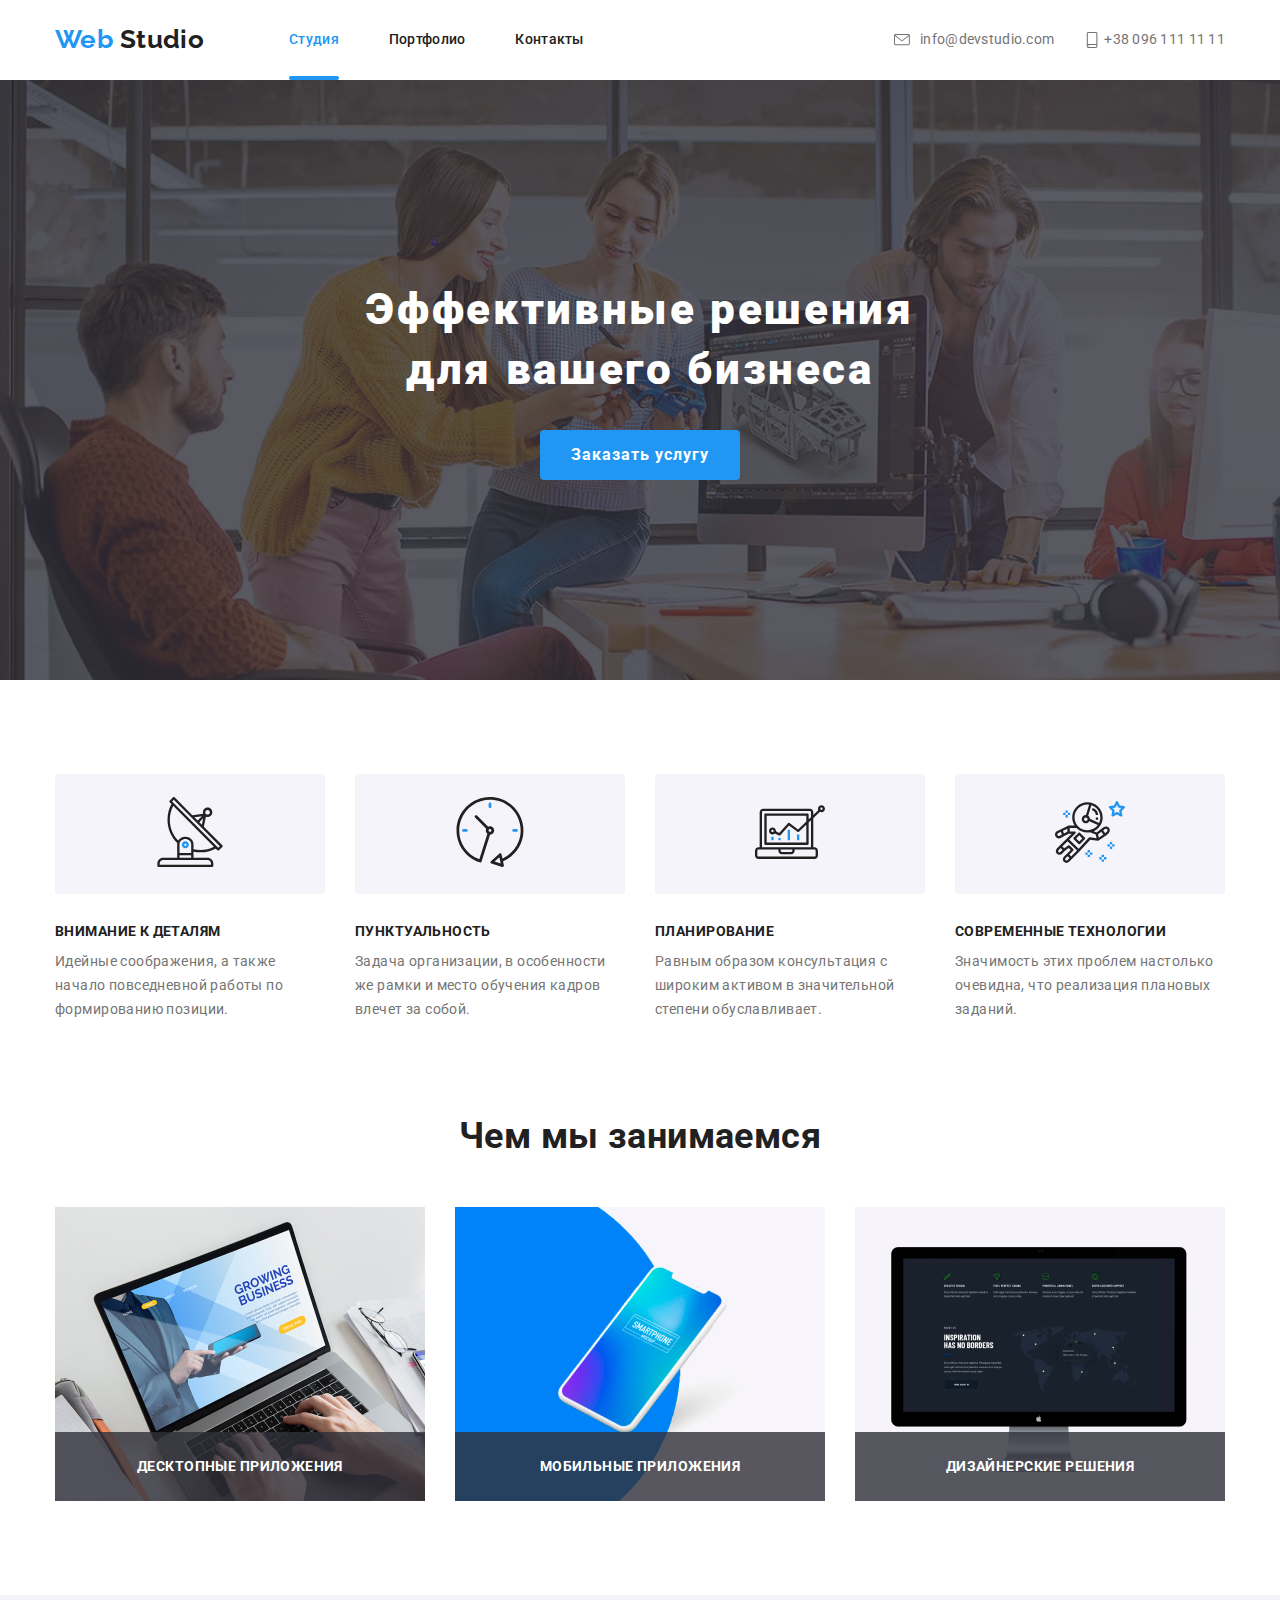
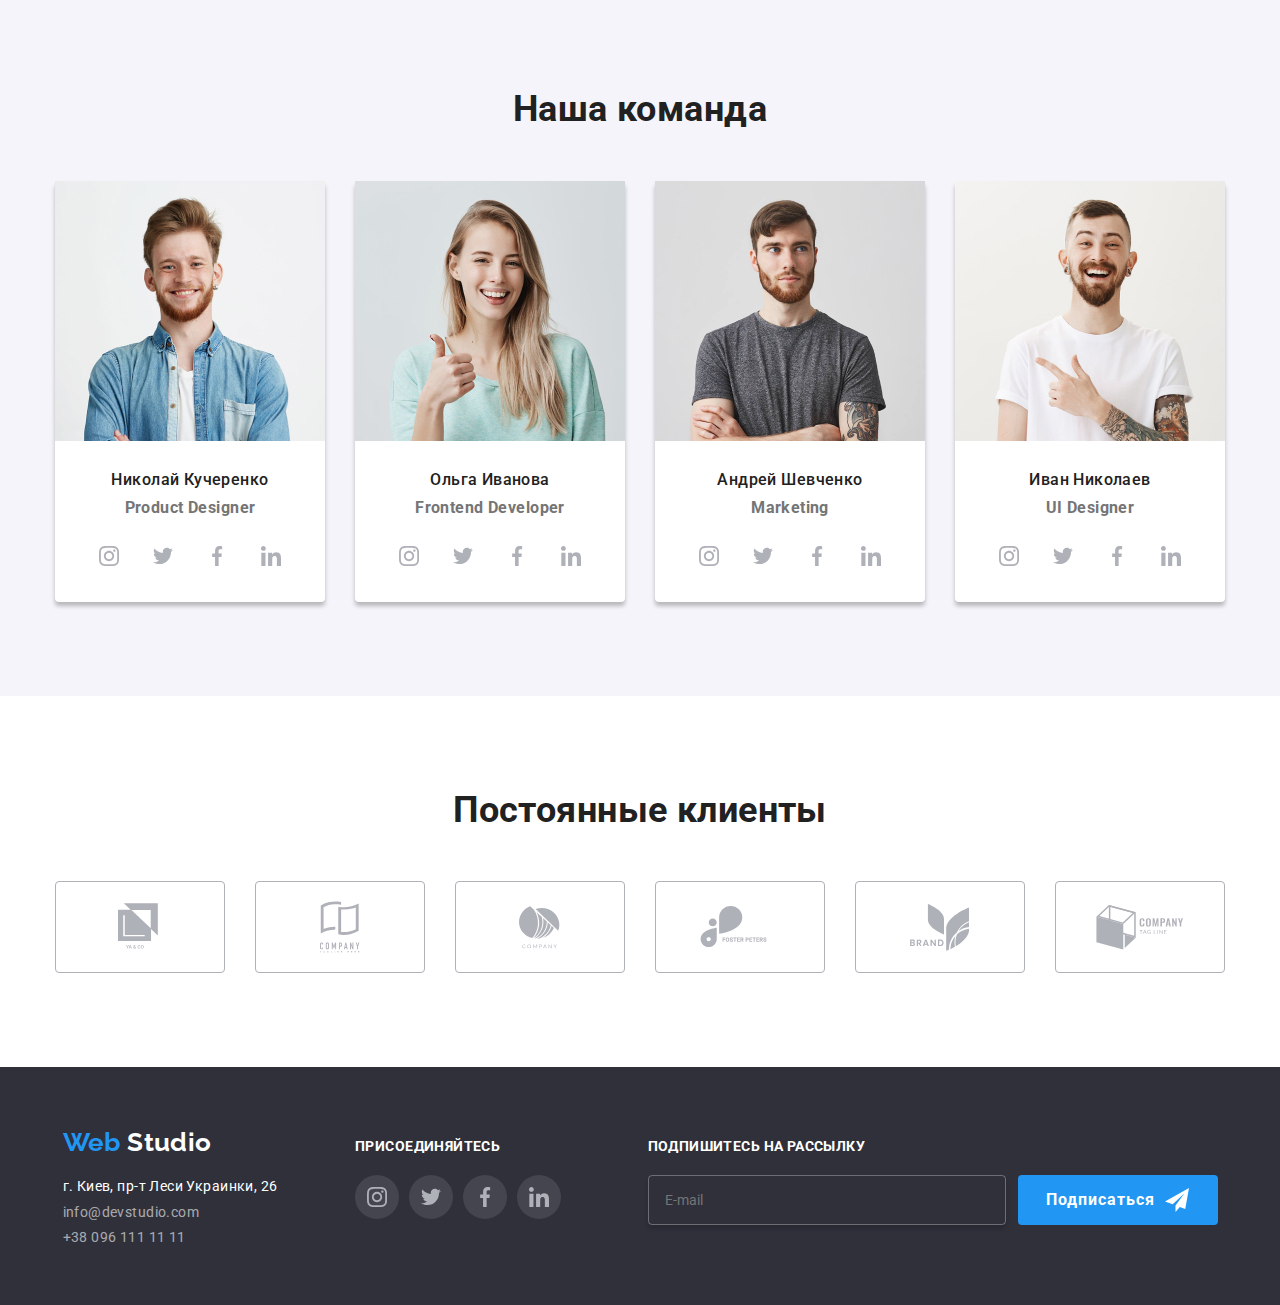
==== commit 4e015955: "адаптировал футер" ====
--- a/index.html
+++ b/index.html
@@ -369,10 +369,8 @@
     <!-- footer -->
     <footer>
       <div class="footer container">
-        <div class="address-blok item-colomn">
-          <a class="site-logo footer-logo" href="./" lang="en"
-            ><span>Web </span><span class="logo-studio">Studio</span></a
-          >
+        <div class="section address-blok item-colomn">
+          <a class="site-logo" href="./" lang="en"><span>Web </span><span class="logo-studio">Studio</span></a>
           <address class="address-list">
             <p class="map">г. Киев, пр-т Леси Украинки, 26</p>
             <a class="link" href="mailto:info@devstudio.com">info@devstudio.com</a>
--- a/css/main.min.css
+++ b/css/main.min.css
@@ -1,2 +1,2 @@
-html{-webkit-box-sizing:border-box;box-sizing:border-box}*,*::before,*::after{-webkit-box-sizing:inherit;box-sizing:inherit}*:hover,:focus,:focus-within{-webkit-transition:all 250ms cubic-bezier(0.4, 0, 0.2, 1);transition:all 250ms cubic-bezier(0.4, 0, 0.2, 1)}body{margin:0;padding:0;background-color:#fff;color:#757575;font-family:'Roboto', sans-serif;font-weight:400;font-size:14px;line-height:1.19;letter-spacing:.03em}img{display:block;max-width:100%;height:auto}h1,h2,h3,h4,h5,h6{margin:0}ul{margin:0;padding:0;list-style:none}p{margin:0}a{text-decoration:none;font-style:normal;color:inherit;font-family:inherit}.position-relative{position:relative}.appearance{appearance:none;-webkit-appearance:none;-moz-appearance:none}.is-hidden{position:absolute;width:1px;height:1px;margin:-1px;border:0;padding:0;clip:rect(0 0 0 0);overflow:hidden}.container{margin-left:auto;margin-right:auto;padding-left:15px;padding-right:15px;width:480px}@media screen and (min-width: 768px){.container{display:-webkit-box;display:-ms-flexbox;display:flex;width:768px}}@media screen and (min-width: 1200px){.container{width:1200px}}.title{color:#212121}.button-icon{padding:0;margin:0;border:none}.section .on-dark{color:#fff}.title-section{font-weight:bold;font-size:36px;line-height:1.16;color:#212121}.title{font-weight:bold;font-size:14px;line-height:1.14;color:#212121}.text{line-height:1.71;color:#757575}.site-logo{font-family:'Raleway', sans-serif;font-style:normal;font-weight:bold;font-size:26px;color:#2196f3}.site-nav .site-logo{margin-top:24px;margin-bottom:25px}.logo-studio{color:#212121}.footer .logo-studio{color:#fff}.address-blok-header{margin-left:auto}.address-blok-header .item{display:-webkit-box;display:-ms-flexbox;display:flex}.address-blok-header .item:hover .icon,.address-blok-header .item:focus-within .icon{fill:#2196f3}.address-blok-header .item:hover .link{color:#2196f3}.address-blok-header .button-icon{margin-right:10px}.address-blok-header .button-icon.icon-mail{width:16px;height:11.2px;fill:#757575}.address-blok-header .button-icon.icon-phone{width:10px;height:15px;fill:#757575}.address-blok-header .icon{background-position:center;background-size:contain;height:16px;width:16px;-webkit-transition:fill 250ms cubic-bezier(0.4, 0, 0.2, 1);transition:fill 250ms cubic-bezier(0.4, 0, 0.2, 1)}.site-header .address-list{display:-webkit-box;display:-ms-flexbox;display:flex}.address-list .item+.item{margin-left:30px}.address-list .link{line-height:1.14;letter-spacing:0.02em}.footer .address-blok{display:-webkit-box;display:-ms-flexbox;display:flex;-webkit-box-orient:vertical;-webkit-box-direction:normal;-ms-flex-direction:column;flex-direction:column}.footer .address-list{display:-webkit-box;display:-ms-flexbox;display:flex;-webkit-box-align:start;-ms-flex-align:start;align-items:flex-start;-webkit-box-orient:vertical;-webkit-box-direction:normal;-ms-flex-direction:column;flex-direction:column;margin-top:8px}.footer .address-list .link{margin-top:9px;line-height:1.17;letter-spacing:.03em;color:rgba(255,255,255,0.6)}.footer .address-list .map{line-height:1.17;letter-spacing:.03em;color:#fff;font-style:normal}.list-social{margin-top:20px;display:-webkit-box;display:-ms-flexbox;display:flex}.item-social{width:44px;height:44px}.item-social+.item-social{margin-left:10px}.item-social .button-icon{display:-webkit-inline-box;display:-ms-inline-flexbox;display:inline-flex;width:100%;height:100%}.item-social .icon{width:44px;height:44px;border-radius:50px;fill:#afb1b8;-webkit-transition:background-color 250ms cubic-bezier(0.4, 0, 0.2, 1),fill 250ms cubic-bezier(0.4, 0, 0.2, 1);transition:background-color 250ms cubic-bezier(0.4, 0, 0.2, 1),fill 250ms cubic-bezier(0.4, 0, 0.2, 1)}.item-social .icon:hover,.item-social:focus-within .icon{background-color:#2196f3;fill:#fff}.dark-icon{border-radius:50px;fill:text-white;background-color:rgba(255,255,255,0.1)}.button{display:-webkit-inline-box;display:-ms-inline-flexbox;display:inline-flex;-webkit-box-align:center;-ms-flex-align:center;align-items:center;-webkit-box-pack:center;-ms-flex-pack:center;justify-content:center;padding-top:10px;padding-bottom:10px;min-width:200px;font-weight:bold;font-size:16px;line-height:1.87;letter-spacing:0.06em;background:#2196f3;color:#fff;border-radius:4px;border:none;outline:#188ce8}.button:hover,.button:focus{background-color:#188ce8}.site-header{-webkit-box-align:center;-ms-flex-align:center;align-items:center;-webkit-box-pack:justify;-ms-flex-pack:justify;justify-content:space-between}.site-header .item:hover,.site-header .item:focus-within{color:#2196f3}.site-nav{display:-webkit-box;display:-ms-flexbox;display:flex}.site-nav>.list{display:-webkit-box;display:-ms-flexbox;display:flex;margin-left:85px;-webkit-box-align:center;-ms-flex-align:center;align-items:center;font-weight:500;line-height:1.14;letter-spacing:0.02em;color:#212121}.site-nav .item+.item{margin-left:50px}.site-nav .link{-webkit-transition:color 250ms cubic-bezier(0.4, 0, 0.2, 1);transition:color 250ms cubic-bezier(0.4, 0, 0.2, 1)}.site-nav .link.current{position:relative;color:#2196f3}.site-nav .link.current::after{content:'';display:block;margin-top:28px;position:absolute;width:100%;height:4px;background:#2196f3;border-radius:2px}.hero-section{background-color:rgba(47,48,58,0.8)}.hero-section.overlay{max-width:1600px;height:600px;margin-right:auto;margin-left:auto;background-image:-webkit-gradient(linear, left top, left bottom, from(rgba(47,48,58,0.8)), to(rgba(47,48,58,0.8))),url("../images/Header-img.jpg");background-image:linear-gradient(rgba(47,48,58,0.8), rgba(47,48,58,0.8)),url("../images/Header-img.jpg")}.hero-section .container{-webkit-box-orient:vertical;-webkit-box-direction:normal;-ms-flex-direction:column;flex-direction:column;-webkit-box-align:center;-ms-flex-align:center;align-items:center;padding-top:200px;padding-bottom:200px}.hero-section .title{text-align:center;margin-bottom:30px;font-weight:900;font-size:44px;line-height:1.36;letter-spacing:0.06em;color:#fff}.feature{padding-top:60px}@media screen and (min-width: 1200px){.feature{padding-top:94px}}@media screen and (min-width: 768px){.feature .list{display:-webkit-box;display:-ms-flexbox;display:flex;-ms-flex-wrap:wrap;flex-wrap:wrap}}@media screen and (min-width: 1200px){.feature .list{-ms-flex-wrap:nowrap;flex-wrap:nowrap}}.feature .item{width:100%}@media screen and (min-width: 768px){.feature .item{-ms-flex-preferred-size:calc(50% - 15px);flex-basis:calc(50% - 15px)}}@media screen and (min-width: 768px) and (max-width: 1199px){.feature .item:nth-child(2n){margin-left:30px}}@media screen and (min-width: 1200px){.feature .item{-ms-flex-preferred-size:calc((100% - 90px) / 4);flex-basis:calc((100% - 90px) / 4)}}.feature .item+.item{margin-top:30px}@media screen and (min-width: 768px){.feature .item+.item:nth-child(-n+2){margin-top:0}}@media screen and (min-width: 1200px){.feature .item+.item{margin-top:0;margin-left:30px}}.feature .icon{height:70px;width:70px}.feature .button-icon{height:120px;width:100%;background-color:#f5f4fa;border-radius:4px}.feature .title{text-align:center;margin-top:30px}@media screen and (min-width: 768px){.feature .title{text-align:left}}.feature .text{margin-top:10px}.activity{display:-webkit-box;display:-ms-flexbox;display:flex;-webkit-box-orient:vertical;-webkit-box-direction:normal;-ms-flex-direction:column;flex-direction:column;padding-top:94px;padding-bottom:94px}.activity .title-section{-ms-flex-item-align:center;-ms-grid-row-align:center;align-self:center;margin-bottom:50px}.activity .list{display:-webkit-box;display:-ms-flexbox;display:flex;-webkit-box-orient:horizontal;-webkit-box-direction:normal;-ms-flex-direction:row;flex-direction:row;-webkit-box-pack:justify;-ms-flex-pack:justify;justify-content:space-between}.activity .item{position:relative}.activity .item+.item{margin-left:30px}.activity .title.on-dark{position:absolute;bottom:0;width:100%;padding:27px;text-align:center;background-color:rgba(47,48,58,0.8)}.shadow{background-color:#f5f4fa}.our-team{display:-webkit-box;display:-ms-flexbox;display:flex;-webkit-box-orient:vertical;-webkit-box-direction:normal;-ms-flex-direction:column;flex-direction:column;padding-top:94px;padding-bottom:94px}.our-team .title-section{-ms-flex-item-align:center;-ms-grid-row-align:center;align-self:center}.our-team .list-team{display:-webkit-box;display:-ms-flexbox;display:flex;-webkit-box-pack:justify;-ms-flex-pack:justify;justify-content:space-between;margin-top:50px}.our-team .item+.item{margin-left:30px}.our-team .item{display:-webkit-box;display:-ms-flexbox;display:flex;-webkit-box-orient:vertical;-webkit-box-direction:normal;-ms-flex-direction:column;flex-direction:column;-webkit-box-align:center;-ms-flex-align:center;align-items:center;padding-bottom:24px;background-color:#fff;-webkit-box-shadow:0px 4px 4px rgba(0,0,0,0.25);box-shadow:0px 4px 4px rgba(0,0,0,0.25);border-radius:4px}.our-team .title.name{margin-top:30px}.our-team .title.work{margin-top:10px}.our-team .list-social{margin-top:16px}.our-team .name{font-weight:500;font-size:16px}.our-team .work{font-size:16px;color:#757575}.clients{display:-webkit-box;display:-ms-flexbox;display:flex;-webkit-box-orient:vertical;-webkit-box-direction:normal;-ms-flex-direction:column;flex-direction:column;padding-top:94px;padding-bottom:94px}.clients .title-section{-ms-flex-item-align:center;-ms-grid-row-align:center;align-self:center;margin-bottom:50px}.clients .list{display:-webkit-box;display:-ms-flexbox;display:flex}.clients .item+.item{margin-left:30px}.clients .item{width:calc((100% - 150px) / 6);border:1px solid #afb1b8;border-radius:4px;fill:#afb1b8;-webkit-transition:fill 250ms cubic-bezier(0.4, 0, 0.2, 1);transition:fill 250ms cubic-bezier(0.4, 0, 0.2, 1);-webkit-transition:border 250ms cubic-bezier(0.4, 0, 0.2, 1);transition:border 250ms cubic-bezier(0.4, 0, 0.2, 1)}.clients .item:hover,.clients .item:focus-within{border-color:#2196f3;fill:#2196f3}.clients .button-icon{display:-webkit-box;display:-ms-flexbox;display:flex;-webkit-box-pack:center;-ms-flex-pack:center;justify-content:center;-webkit-box-align:center;-ms-flex-align:center;align-items:center;height:90px;width:170px;fill:inherit}.clients .icon.klient1{width:44px;height:49px}.clients .icon.klient2{width:40px;height:52px}.clients .icon.klient3{width:41px;height:43px}.clients .icon.klient4{width:80px;height:42px}.clients .icon.klient5{width:59px;height:47px}.clients .icon.klient6{width:88px;height:45px}.modal{display:-webkit-box;display:-ms-flexbox;display:flex;margin-left:auto;margin-right:auto;-webkit-box-pack:center;-ms-flex-pack:center;justify-content:center;-webkit-box-align:center;-ms-flex-align:center;align-items:center;position:fixed;top:0;left:0;right:0;width:100%;height:100%;-webkit-transition:all 250ms cubic-bezier(0.4, 0, 0.2, 1);transition:all 250ms cubic-bezier(0.4, 0, 0.2, 1);background:rgba(0,0,0,0.2)}.modal .form-blank{padding:40px;display:-webkit-box;display:-ms-flexbox;display:flex;-webkit-box-orient:vertical;-webkit-box-direction:normal;-ms-flex-direction:column;flex-direction:column;position:absolute;background:#ffffff;-webkit-box-shadow:0px 2px 1px rgba(0,0,0,0.2),0px 1px 1px rgba(0,0,0,0.14),0px 1px 3px rgba(0,0,0,0.12);box-shadow:0px 2px 1px rgba(0,0,0,0.2),0px 1px 1px rgba(0,0,0,0.14),0px 1px 3px rgba(0,0,0,0.12);border-radius:4px}.modal .field{padding-top:12px;padding-right:16px;padding-bottom:12px;padding-left:42px;width:100%;border:solid 1px;border-color:rgba(33,33,33,0.2);border-radius:4px;-webkit-transition:border-color 250ms cubic-bezier(0.4, 0, 0.2, 1);transition:border-color 250ms cubic-bezier(0.4, 0, 0.2, 1);outline:none}.modal .commentary{resize:none}.modal .text-field{position:absolute;top:50%;left:42px;-webkit-transform:translateY(-50%);transform:translateY(-50%);-webkit-transition:color 250ms cubic-bezier(0.4, 0, 0.2, 1);transition:color 250ms cubic-bezier(0.4, 0, 0.2, 1);-webkit-transition:-webkit-transform 250ms cubic-bezier(0.4, 0, 0.2, 1);transition:-webkit-transform 250ms cubic-bezier(0.4, 0, 0.2, 1);transition:transform 250ms cubic-bezier(0.4, 0, 0.2, 1);transition:transform 250ms cubic-bezier(0.4, 0, 0.2, 1), -webkit-transform 250ms cubic-bezier(0.4, 0, 0.2, 1);line-height:1.14;letter-spacing:0.01em}.modal .text-commentary{position:absolute;top:12px;left:16px;-webkit-transition:color 250ms cubic-bezier(0.4, 0, 0.2, 1);transition:color 250ms cubic-bezier(0.4, 0, 0.2, 1);-webkit-transition:-webkit-transform 250ms cubic-bezier(0.4, 0, 0.2, 1);transition:-webkit-transform 250ms cubic-bezier(0.4, 0, 0.2, 1);transition:transform 250ms cubic-bezier(0.4, 0, 0.2, 1);transition:transform 250ms cubic-bezier(0.4, 0, 0.2, 1), -webkit-transform 250ms cubic-bezier(0.4, 0, 0.2, 1)}.modal .title{font-size:20px;line-height:23px}.modal .title+.label{margin-top:30px}.modal .label{position:relative}.modal .label:hover .icon,.modal .label:focus-within .icon{fill:#2196f3}.modal .label:hover .text-field,.modal .label:focus-within .text-field{-webkit-transform:translate(-24px, -38px);transform:translate(-24px, -38px);color:#2196f3}.modal .label:hover .text-commentary,.modal .label:focus-within .text-commentary{-webkit-transform:translate(0px, -30px);transform:translate(0px, -30px);color:#2196f3}.modal .label:hover .field,.modal .label:focus-within .field{border-color:#2196f3}.modal .label+.label{margin-top:28px}.modal .label .icon{width:18px;height:18px;position:absolute;top:50%;left:16px;-webkit-transform:translateY(-50%);transform:translateY(-50%);-webkit-transition:fill 250ms cubic-bezier(0.4, 0, 0.2, 1);transition:fill 250ms cubic-bezier(0.4, 0, 0.2, 1)}.modal .label-policy{position:relative;display:-webkit-box;display:-ms-flexbox;display:flex;-ms-flex-pack:distribute;justify-content:space-around;margin-top:20px}.modal .label-policy:focus-within .icon-checkbox{border-color:#2196f3}.modal .label-policy .link{color:#2196f3}.modal .text-policy{line-height:1.71}.modal .icon-checkbox{position:absolute;left:2px;-webkit-transform:translateY(3px);transform:translateY(3px);-webkit-transition:background-color 250ms cubic-bezier(0.4, 0, 0.2, 1);transition:background-color 250ms cubic-bezier(0.4, 0, 0.2, 1);-webkit-transition:border-color 250ms cubic-bezier(0.4, 0, 0.2, 1);transition:border-color 250ms cubic-bezier(0.4, 0, 0.2, 1);cursor:pointer;width:16px;height:16px;background-size:contain;background-color:#fff;border:2px solid #212121;border-radius:4px}.modal .checkbox:checked ~ .icon-checkbox{background-color:#2196f3;border-color:#2196f3}.modal .button{margin-top:30px;margin-left:auto;margin-right:auto;height:50px;border:none}.modal .button:hover,.modal .button:focus{background-color:#188ce8}.modal .data-modal-close{width:30px;height:30px;background-size:contain;position:absolute;right:8px;top:8px;background-color:#fff;margin:0;padding:0;border-width:0;outline-color:rgba(0,0,0,0)}.modal .data-modal-close:hover .icon,.modal .data-modal-close:focus-within .icon{fill:#2196f3}.modal .data-modal-close .icon{height:30px;width:30px;border-radius:100%;border:solid 1px rgba(0,0,0,0.1);-webkit-transition:fill 250ms cubic-bezier(0.4, 0, 0.2, 1);transition:fill 250ms cubic-bezier(0.4, 0, 0.2, 1)}.main-portfolio{padding-top:94px;padding-bottom:94px}.head-filter{display:-webkit-box;display:-ms-flexbox;display:flex;-webkit-box-pack:center;-ms-flex-pack:center;justify-content:center;margin-bottom:34px}.head-filter .filter{display:-webkit-box;display:-ms-flexbox;display:flex;-webkit-box-orient:horizontal;-webkit-box-direction:normal;-ms-flex-direction:row;flex-direction:row}.head-filter .item+.item{margin-left:8px}.head-filter .radio{padding:6px 22px;background:#f5f4fa;font-weight:500;font-size:16px;line-height:1.62;color:#212121;border-radius:4px;border-color:transparent;-webkit-transition:background 250ms cubic-bezier(0.4, 0, 0.2, 1);transition:background 250ms cubic-bezier(0.4, 0, 0.2, 1);-webkit-transition:color 250ms cubic-bezier(0.4, 0, 0.2, 1);transition:color 250ms cubic-bezier(0.4, 0, 0.2, 1)}.head-filter .radio:hover,.head-filter .radio:focus{background:#2196f3;color:#fff;border-color:transparent}.project{display:-webkit-box;display:-ms-flexbox;display:flex}.project .list{display:-webkit-box;display:-ms-flexbox;display:flex;-webkit-box-orient:horizontal;-webkit-box-direction:normal;-ms-flex-direction:row;flex-direction:row;-ms-flex-wrap:wrap;flex-wrap:wrap}.project .item{display:-webkit-box;display:-ms-flexbox;display:flex;width:calc((100% - 60px) / 3)}.project .item:hover .pro.on-dark,.project .item:focus .pro.on-dark{-webkit-transform:translateY(0);transform:translateY(0)}.project .item:hover,.project .item:focus{-webkit-box-sizing:border-box;box-sizing:border-box;-webkit-box-shadow:1px 4px 6px rgba(0,0,0,0.16),0px 4px 4px rgba(0,0,0,0.06),0px 1px 1px rgba(0,0,0,0.12);box-shadow:1px 4px 6px rgba(0,0,0,0.16),0px 4px 4px rgba(0,0,0,0.06),0px 1px 1px rgba(0,0,0,0.12)}.project .item:not(:nth-child(3n+1)){margin-left:30px}.project .item:not(:nth-child(-n+3)){margin-top:30px}.project .pro.on-dark{display:-webkit-box;display:-ms-flexbox;display:flex;padding:63px 24px;position:absolute;top:0;left:0;width:100%;height:100%;-webkit-transform:translateY(105%);transform:translateY(105%);-webkit-transition:-webkit-transform 250ms cubic-bezier(0.4, 0, 0.2, 1);transition:-webkit-transform 250ms cubic-bezier(0.4, 0, 0.2, 1);transition:transform 250ms cubic-bezier(0.4, 0, 0.2, 1);transition:transform 250ms cubic-bezier(0.4, 0, 0.2, 1), -webkit-transform 250ms cubic-bezier(0.4, 0, 0.2, 1);font-size:18px;line-height:1.56;letter-spacing:.03em;background:#2196f3}.project .perimeter{padding-top:20px;padding-right:24px;padding-bottom:20px;padding-left:24px}.project .link{border-right:1px solid #eeeeee;border-bottom:1px solid #eeeeee;border-left:1px solid #eeeeee}.project .overflow-img{display:block;overflow:hidden;position:relative}footer{background-color:#2f303a}.footer{-ms-flex-wrap:wrap;flex-wrap:wrap;-webkit-box-pack:justify;-ms-flex-pack:justify;justify-content:space-between;-webkit-box-align:baseline;-ms-flex-align:baseline;align-items:baseline;padding-top:60px;padding-bottom:60px}.footer .item-colomn{width:calc((100% - 60px) / 4)}.footer .block-subscribe{width:calc((100% - 30px) / 2);display:-webkit-box;display:-ms-flexbox;display:flex}.icon.send{width:24px;height:24px;margin-left:10px}.subscribe-title{display:inline-block;margin-bottom:20px}.label-subscribe{display:block;margin-right:12px}.label-subscribe:hover .field-subscribe,.label-subscribe:focus-within .field-subscribe{border-color:#2196f3}.field-subscribe{padding:15px 16px;margin-right:12px;width:100%;height:50px;color:#757575;background-color:rgba(0,0,0,0);border:1px solid rgba(255,255,255,0.3);-webkit-box-sizing:border-box;box-sizing:border-box;-webkit-box-shadow:0px 4px 4px rgba(0,0,0,0.15);box-shadow:0px 4px 4px rgba(0,0,0,0.15);border-radius:4px;outline:none}.block-subscribe .button{-ms-flex-item-align:end;align-self:flex-end;height:50px}
+html{-webkit-box-sizing:border-box;box-sizing:border-box}*,*::before,*::after{-webkit-box-sizing:inherit;box-sizing:inherit}*:hover,:focus,:focus-within{-webkit-transition:all 250ms cubic-bezier(0.4, 0, 0.2, 1);transition:all 250ms cubic-bezier(0.4, 0, 0.2, 1)}body{margin:0;padding:0;background-color:#fff;color:#757575;font-family:'Roboto', sans-serif;font-weight:400;font-size:14px;line-height:1.19;letter-spacing:.03em}img{display:block;max-width:100%;height:auto}h1,h2,h3,h4,h5,h6{margin:0}ul{margin:0;padding:0;list-style:none}p{margin:0}a{text-decoration:none;font-style:normal;color:inherit;font-family:inherit}.position-relative{position:relative}.appearance{appearance:none;-webkit-appearance:none;-moz-appearance:none}.is-hidden{position:absolute;width:1px;height:1px;margin:-1px;border:0;padding:0;clip:rect(0 0 0 0);overflow:hidden}.container{margin-left:auto;margin-right:auto;padding-left:15px;padding-right:15px;display:-webkit-box;display:-ms-flexbox;display:flex;width:480px}@media screen and (max-width: 767px){.container{-webkit-box-orient:vertical;-webkit-box-direction:normal;-ms-flex-direction:column;flex-direction:column}}@media screen and (min-width: 768px){.container{width:768px}}@media screen and (min-width: 1200px){.container{width:1200px}}.title{color:#212121}.button-icon{padding:0;margin:0;border:none}.section .on-dark{color:#fff}.title-section{font-weight:bold;font-size:36px;line-height:1.16;color:#212121}.title{font-weight:bold;font-size:14px;line-height:1.14;color:#212121}.text{line-height:1.71;color:#757575}.site-logo{font-family:'Raleway', sans-serif;font-style:normal;font-weight:bold;font-size:26px;color:#2196f3}.site-nav .site-logo{margin-top:24px;margin-bottom:25px}.logo-studio{color:#212121}.footer .logo-studio{color:#fff}.address-blok-header{margin-left:auto}.address-blok-header .item{display:-webkit-box;display:-ms-flexbox;display:flex}.address-blok-header .item:hover .icon,.address-blok-header .item:focus-within .icon{fill:#2196f3}.address-blok-header .item:hover .link{color:#2196f3}.address-blok-header .button-icon{margin-right:10px}.address-blok-header .button-icon.icon-mail{width:16px;height:11.2px;fill:#757575}.address-blok-header .button-icon.icon-phone{width:10px;height:15px;fill:#757575}.address-blok-header .icon{background-position:center;background-size:contain;height:16px;width:16px;-webkit-transition:fill 250ms cubic-bezier(0.4, 0, 0.2, 1);transition:fill 250ms cubic-bezier(0.4, 0, 0.2, 1)}.site-header .address-list{display:-webkit-box;display:-ms-flexbox;display:flex}@media screen and (min-width: 1200px){.address-list .item+.item{margin-left:30px}}.address-list .link{line-height:1.14;letter-spacing:0.02em}.footer .address-blok{display:-webkit-box;display:-ms-flexbox;display:flex;-webkit-box-orient:vertical;-webkit-box-direction:normal;-ms-flex-direction:column;flex-direction:column}@media screen and (max-width: 1199px){.footer .address-blok{-webkit-box-align:center;-ms-flex-align:center;align-items:center}}.footer .address-list{display:-webkit-box;display:-ms-flexbox;display:flex;-webkit-box-orient:vertical;-webkit-box-direction:normal;-ms-flex-direction:column;flex-direction:column;margin-top:20px;text-align:center}@media screen and (min-width: 1200px){.footer .address-list{-webkit-box-align:start;-ms-flex-align:start;align-items:flex-start}}.footer .address-list .link{margin-top:9px;line-height:1.17;letter-spacing:.03em;color:rgba(255,255,255,0.6)}.footer .address-list .map{line-height:1.17;letter-spacing:.03em;color:#fff;font-style:normal}.list-social{margin-top:20px;display:-webkit-box;display:-ms-flexbox;display:flex}.item-social{width:44px;height:44px}.item-social+.item-social{margin-left:10px}.item-social .button-icon{display:-webkit-inline-box;display:-ms-inline-flexbox;display:inline-flex;width:100%;height:100%}.item-social .icon{width:44px;height:44px;border-radius:50px;fill:#afb1b8;-webkit-transition:background-color 250ms cubic-bezier(0.4, 0, 0.2, 1),fill 250ms cubic-bezier(0.4, 0, 0.2, 1);transition:background-color 250ms cubic-bezier(0.4, 0, 0.2, 1),fill 250ms cubic-bezier(0.4, 0, 0.2, 1)}.item-social .icon:hover,.item-social:focus-within .icon{background-color:#2196f3;fill:#fff}.dark-icon{border-radius:50px;fill:text-white;background-color:rgba(255,255,255,0.1)}.button{display:-webkit-inline-box;display:-ms-inline-flexbox;display:inline-flex;-webkit-box-align:center;-ms-flex-align:center;align-items:center;-webkit-box-pack:center;-ms-flex-pack:center;justify-content:center;padding-top:10px;padding-bottom:10px;min-width:200px;font-weight:bold;font-size:16px;line-height:1.87;letter-spacing:0.06em;background:#2196f3;color:#fff;border-radius:4px;border:none;outline:#188ce8}.button:hover,.button:focus{background-color:#188ce8}.site-header{-webkit-box-align:center;-ms-flex-align:center;align-items:center;-webkit-box-pack:justify;-ms-flex-pack:justify;justify-content:space-between}.site-header .item:hover,.site-header .item:focus-within{color:#2196f3}.site-nav{display:-webkit-box;display:-ms-flexbox;display:flex}.site-nav>.list{display:-webkit-box;display:-ms-flexbox;display:flex;margin-left:85px;-webkit-box-align:center;-ms-flex-align:center;align-items:center;font-weight:500;line-height:1.14;letter-spacing:0.02em;color:#212121}.site-nav .item+.item{margin-left:50px}.site-nav .link{-webkit-transition:color 250ms cubic-bezier(0.4, 0, 0.2, 1);transition:color 250ms cubic-bezier(0.4, 0, 0.2, 1)}.site-nav .link.current{position:relative;color:#2196f3}.site-nav .link.current::after{content:'';display:block;margin-top:28px;position:absolute;width:100%;height:4px;background:#2196f3;border-radius:2px}.hero-section{background-color:rgba(47,48,58,0.8)}.hero-section.overlay{max-width:1600px;height:600px;margin-right:auto;margin-left:auto;background-image:-webkit-gradient(linear, left top, left bottom, from(rgba(47,48,58,0.8)), to(rgba(47,48,58,0.8))),url("../images/Header-img.jpg");background-image:linear-gradient(rgba(47,48,58,0.8), rgba(47,48,58,0.8)),url("../images/Header-img.jpg")}.hero-section .container{-webkit-box-orient:vertical;-webkit-box-direction:normal;-ms-flex-direction:column;flex-direction:column;-webkit-box-align:center;-ms-flex-align:center;align-items:center;padding-top:200px;padding-bottom:200px}.hero-section .title{text-align:center;margin-bottom:30px;font-weight:900;font-size:44px;line-height:1.36;letter-spacing:0.06em;color:#fff}.feature{padding-top:60px;padding-bottom:60px}@media screen and (min-width: 1200px){.feature{padding-top:94px;padding-bottom:0}}@media screen and (min-width: 768px){.feature .list{display:-webkit-box;display:-ms-flexbox;display:flex;-ms-flex-wrap:wrap;flex-wrap:wrap}}@media screen and (min-width: 1200px){.feature .list{-ms-flex-wrap:nowrap;flex-wrap:nowrap}}.feature .item{width:100%}@media screen and (min-width: 768px){.feature .item{-ms-flex-preferred-size:calc(50% - 15px);flex-basis:calc(50% - 15px)}}@media screen and (min-width: 768px) and (max-width: 1199px){.feature .item:nth-child(2n){margin-left:30px}}@media screen and (min-width: 1200px){.feature .item{-ms-flex-preferred-size:calc((100% - 90px) / 4);flex-basis:calc((100% - 90px) / 4)}}.feature .item+.item{margin-top:30px}@media screen and (min-width: 768px){.feature .item+.item:nth-child(-n+2){margin-top:0}}@media screen and (min-width: 1200px){.feature .item+.item{margin-top:0;margin-left:30px}}.feature .icon{height:70px;width:70px}.feature .button-icon{height:120px;width:100%;background-color:#f5f4fa;border-radius:4px}.feature .title{text-align:center;margin-top:30px}@media screen and (min-width: 768px){.feature .title{text-align:left}}.feature .text{margin-top:10px}.activity{display:-webkit-box;display:-ms-flexbox;display:flex;-webkit-box-orient:vertical;-webkit-box-direction:normal;-ms-flex-direction:column;flex-direction:column;padding-top:94px;padding-bottom:94px}@media screen and (max-width: 1199px){.activity{display:none}}.activity .title-section{-ms-flex-item-align:center;-ms-grid-row-align:center;align-self:center;margin-bottom:50px}.activity .list{display:-webkit-box;display:-ms-flexbox;display:flex;-webkit-box-orient:horizontal;-webkit-box-direction:normal;-ms-flex-direction:row;flex-direction:row;-webkit-box-pack:justify;-ms-flex-pack:justify;justify-content:space-between}.activity .item{position:relative}.activity .item+.item{margin-left:30px}.activity .title.on-dark{position:absolute;bottom:0;width:100%;padding:27px;text-align:center;background-color:rgba(47,48,58,0.8)}.shadow{background-color:#f5f4fa}.our-team{padding-top:60px;padding-bottom:60px;-webkit-box-orient:vertical;-webkit-box-direction:normal;-ms-flex-direction:column;flex-direction:column}@media screen and (min-width: 1200px){.our-team{padding-top:94px;padding-bottom:94px}}.our-team .title-section{text-align:center}.our-team .list-team{display:-webkit-box;display:-ms-flexbox;display:flex;-webkit-box-orient:vertical;-webkit-box-direction:normal;-ms-flex-direction:column;flex-direction:column;margin-top:30px}@media screen and (min-width: 768px){.our-team .list-team{-webkit-box-orient:horizontal;-webkit-box-direction:normal;-ms-flex-direction:row;flex-direction:row;-webkit-box-pack:justify;-ms-flex-pack:justify;justify-content:space-between}}@media screen and (min-width: 768px) and (max-width: 1199px){.our-team .list-team{-ms-flex-wrap:wrap;flex-wrap:wrap}}@media screen and (min-width: 1200px){.our-team .list-team{margin-top:50px}}.our-team .item+.item{margin-top:30px}@media screen and (min-width: 768px){.our-team .item+.item:nth-child(-n+2){margin-top:0}}@media screen and (min-width: 1200px){.our-team .item+.item{margin-top:0;margin-left:30px}}.our-team .item{display:-webkit-box;display:-ms-flexbox;display:flex;-webkit-box-orient:vertical;-webkit-box-direction:normal;-ms-flex-direction:column;flex-direction:column;-webkit-box-align:center;-ms-flex-align:center;align-items:center;padding-bottom:24px;background-color:#fff;-webkit-box-shadow:0px 4px 4px rgba(0,0,0,0.25);box-shadow:0px 4px 4px rgba(0,0,0,0.25);border-radius:4px}@media screen and (min-width: 768px) and (max-width: 1199px){.our-team .item{-ms-flex-preferred-size:calc((100% - 30px) / 2);flex-basis:calc((100% - 30px) / 2)}}.our-team .title.name{margin-top:30px}.our-team .title.work{margin-top:10px}.our-team .list-social{margin-top:16px}.our-team .name{font-weight:500;font-size:16px}.our-team .work{font-size:16px;color:#757575}.clients{display:-webkit-box;display:-ms-flexbox;display:flex;-webkit-box-orient:vertical;-webkit-box-direction:normal;-ms-flex-direction:column;flex-direction:column;padding-top:60px;padding-bottom:60px}@media screen and (min-width: 1200px){.clients{padding-top:94px;padding-bottom:94px}}.clients .title-section{-ms-flex-item-align:center;-ms-grid-row-align:center;align-self:center;margin-bottom:50px}.clients .list{display:-webkit-box;display:-ms-flexbox;display:flex;-ms-flex-wrap:wrap;flex-wrap:wrap}@media screen and (min-width: 1200px){.clients .list{-ms-flex-wrap:nowrap;flex-wrap:nowrap}}.clients .item+.item{margin-left:30px;margin-top:30px}@media screen and (max-width: 767px){.clients .item+.item:nth-child(2n+1){margin-left:0}.clients .item+.item:nth-child(-n+2){margin-top:0}}@media screen and (min-width: 768px) and (max-width: 1199px){.clients .item+.item:nth-child(-n+3){margin-top:0}.clients .item+.item:nth-child(4n){margin-left:0}}@media screen and (min-width: 1200px){.clients .item+.item{margin-top:0}}.clients .item{border:1px solid #afb1b8;border-radius:4px;fill:#afb1b8;-webkit-transition:fill 250ms cubic-bezier(0.4, 0, 0.2, 1);transition:fill 250ms cubic-bezier(0.4, 0, 0.2, 1);-webkit-transition:border 250ms cubic-bezier(0.4, 0, 0.2, 1);transition:border 250ms cubic-bezier(0.4, 0, 0.2, 1);width:calc((100% - 30px) / 2)}@media screen and (min-width: 768px){.clients .item{width:calc((100% - 30px * 2) / 3)}}@media screen and (min-width: 1200px){.clients .item{width:calc((100% - 30px * 5) / 6)}}.clients .item:hover,.clients .item:focus-within{border-color:#2196f3;fill:#2196f3}.clients .button-icon{display:-webkit-box;display:-ms-flexbox;display:flex;-webkit-box-pack:center;-ms-flex-pack:center;justify-content:center;-webkit-box-align:center;-ms-flex-align:center;align-items:center;height:90px;fill:inherit}.clients .icon.klient1{width:44px;height:49px}.clients .icon.klient2{width:40px;height:52px}.clients .icon.klient3{width:41px;height:43px}.clients .icon.klient4{width:80px;height:42px}.clients .icon.klient5{width:59px;height:47px}.clients .icon.klient6{width:88px;height:45px}.modal{display:-webkit-box;display:-ms-flexbox;display:flex;margin-left:auto;margin-right:auto;-webkit-box-pack:center;-ms-flex-pack:center;justify-content:center;-webkit-box-align:center;-ms-flex-align:center;align-items:center;position:fixed;top:0;left:0;right:0;width:100%;height:100%;-webkit-transition:all 250ms cubic-bezier(0.4, 0, 0.2, 1);transition:all 250ms cubic-bezier(0.4, 0, 0.2, 1);background:rgba(0,0,0,0.2)}.modal .form-blank{padding:40px;display:-webkit-box;display:-ms-flexbox;display:flex;-webkit-box-orient:vertical;-webkit-box-direction:normal;-ms-flex-direction:column;flex-direction:column;position:absolute;background:#ffffff;-webkit-box-shadow:0px 2px 1px rgba(0,0,0,0.2),0px 1px 1px rgba(0,0,0,0.14),0px 1px 3px rgba(0,0,0,0.12);box-shadow:0px 2px 1px rgba(0,0,0,0.2),0px 1px 1px rgba(0,0,0,0.14),0px 1px 3px rgba(0,0,0,0.12);border-radius:4px}.modal .field{padding-top:12px;padding-right:16px;padding-bottom:12px;padding-left:42px;width:100%;border:solid 1px;border-color:rgba(33,33,33,0.2);border-radius:4px;-webkit-transition:border-color 250ms cubic-bezier(0.4, 0, 0.2, 1);transition:border-color 250ms cubic-bezier(0.4, 0, 0.2, 1);outline:none}.modal .commentary{resize:none}.modal .text-field{position:absolute;top:50%;left:42px;-webkit-transform:translateY(-50%);transform:translateY(-50%);-webkit-transition:color 250ms cubic-bezier(0.4, 0, 0.2, 1);transition:color 250ms cubic-bezier(0.4, 0, 0.2, 1);-webkit-transition:-webkit-transform 250ms cubic-bezier(0.4, 0, 0.2, 1);transition:-webkit-transform 250ms cubic-bezier(0.4, 0, 0.2, 1);transition:transform 250ms cubic-bezier(0.4, 0, 0.2, 1);transition:transform 250ms cubic-bezier(0.4, 0, 0.2, 1), -webkit-transform 250ms cubic-bezier(0.4, 0, 0.2, 1);line-height:1.14;letter-spacing:0.01em}.modal .text-commentary{position:absolute;top:12px;left:16px;-webkit-transition:color 250ms cubic-bezier(0.4, 0, 0.2, 1);transition:color 250ms cubic-bezier(0.4, 0, 0.2, 1);-webkit-transition:-webkit-transform 250ms cubic-bezier(0.4, 0, 0.2, 1);transition:-webkit-transform 250ms cubic-bezier(0.4, 0, 0.2, 1);transition:transform 250ms cubic-bezier(0.4, 0, 0.2, 1);transition:transform 250ms cubic-bezier(0.4, 0, 0.2, 1), -webkit-transform 250ms cubic-bezier(0.4, 0, 0.2, 1)}.modal .title{font-size:20px;line-height:23px}.modal .title+.label{margin-top:30px}.modal .label{position:relative}.modal .label:hover .icon,.modal .label:focus-within .icon{fill:#2196f3}.modal .label:hover .text-field,.modal .label:focus-within .text-field{-webkit-transform:translate(-24px, -38px);transform:translate(-24px, -38px);color:#2196f3}.modal .label:hover .text-commentary,.modal .label:focus-within .text-commentary{-webkit-transform:translate(0px, -30px);transform:translate(0px, -30px);color:#2196f3}.modal .label:hover .field,.modal .label:focus-within .field{border-color:#2196f3}.modal .label+.label{margin-top:28px}.modal .label .icon{width:18px;height:18px;position:absolute;top:50%;left:16px;-webkit-transform:translateY(-50%);transform:translateY(-50%);-webkit-transition:fill 250ms cubic-bezier(0.4, 0, 0.2, 1);transition:fill 250ms cubic-bezier(0.4, 0, 0.2, 1)}.modal .label-policy{position:relative;display:-webkit-box;display:-ms-flexbox;display:flex;-ms-flex-pack:distribute;justify-content:space-around;margin-top:20px}.modal .label-policy:focus-within .icon-checkbox{border-color:#2196f3}.modal .label-policy .link{color:#2196f3}.modal .text-policy{line-height:1.71}.modal .icon-checkbox{position:absolute;left:2px;-webkit-transform:translateY(3px);transform:translateY(3px);-webkit-transition:background-color 250ms cubic-bezier(0.4, 0, 0.2, 1);transition:background-color 250ms cubic-bezier(0.4, 0, 0.2, 1);-webkit-transition:border-color 250ms cubic-bezier(0.4, 0, 0.2, 1);transition:border-color 250ms cubic-bezier(0.4, 0, 0.2, 1);cursor:pointer;width:16px;height:16px;background-size:contain;background-color:#fff;border:2px solid #212121;border-radius:4px}.modal .checkbox:checked ~ .icon-checkbox{background-color:#2196f3;border-color:#2196f3}.modal .button{margin-top:30px;margin-left:auto;margin-right:auto;height:50px;border:none}.modal .button:hover,.modal .button:focus{background-color:#188ce8}.modal .data-modal-close{width:30px;height:30px;background-size:contain;position:absolute;right:8px;top:8px;background-color:#fff;margin:0;padding:0;border-width:0;outline-color:rgba(0,0,0,0)}.modal .data-modal-close:hover .icon,.modal .data-modal-close:focus-within .icon{fill:#2196f3}.modal .data-modal-close .icon{height:30px;width:30px;border-radius:100%;border:solid 1px rgba(0,0,0,0.1);-webkit-transition:fill 250ms cubic-bezier(0.4, 0, 0.2, 1);transition:fill 250ms cubic-bezier(0.4, 0, 0.2, 1)}.main-portfolio{padding-top:94px;padding-bottom:94px}.head-filter{display:-webkit-box;display:-ms-flexbox;display:flex;-webkit-box-pack:center;-ms-flex-pack:center;justify-content:center;margin-bottom:34px}.head-filter .filter{display:-webkit-box;display:-ms-flexbox;display:flex;-webkit-box-orient:horizontal;-webkit-box-direction:normal;-ms-flex-direction:row;flex-direction:row}.head-filter .item+.item{margin-left:8px}.head-filter .radio{padding:6px 22px;background:#f5f4fa;font-weight:500;font-size:16px;line-height:1.62;color:#212121;border-radius:4px;border-color:transparent;-webkit-transition:background 250ms cubic-bezier(0.4, 0, 0.2, 1);transition:background 250ms cubic-bezier(0.4, 0, 0.2, 1);-webkit-transition:color 250ms cubic-bezier(0.4, 0, 0.2, 1);transition:color 250ms cubic-bezier(0.4, 0, 0.2, 1)}.head-filter .radio:hover,.head-filter .radio:focus{background:#2196f3;color:#fff;border-color:transparent}.project{display:-webkit-box;display:-ms-flexbox;display:flex}.project .list{display:-webkit-box;display:-ms-flexbox;display:flex;-webkit-box-orient:horizontal;-webkit-box-direction:normal;-ms-flex-direction:row;flex-direction:row;-ms-flex-wrap:wrap;flex-wrap:wrap}.project .item{display:-webkit-box;display:-ms-flexbox;display:flex;width:calc((100% - 60px) / 3)}.project .item:hover .pro.on-dark,.project .item:focus .pro.on-dark{-webkit-transform:translateY(0);transform:translateY(0)}.project .item:hover,.project .item:focus{-webkit-box-sizing:border-box;box-sizing:border-box;-webkit-box-shadow:1px 4px 6px rgba(0,0,0,0.16),0px 4px 4px rgba(0,0,0,0.06),0px 1px 1px rgba(0,0,0,0.12);box-shadow:1px 4px 6px rgba(0,0,0,0.16),0px 4px 4px rgba(0,0,0,0.06),0px 1px 1px rgba(0,0,0,0.12)}.project .item:not(:nth-child(3n+1)){margin-left:30px}.project .item:not(:nth-child(-n+3)){margin-top:30px}.project .pro.on-dark{display:-webkit-box;display:-ms-flexbox;display:flex;padding:63px 24px;position:absolute;top:0;left:0;width:100%;height:100%;-webkit-transform:translateY(105%);transform:translateY(105%);-webkit-transition:-webkit-transform 250ms cubic-bezier(0.4, 0, 0.2, 1);transition:-webkit-transform 250ms cubic-bezier(0.4, 0, 0.2, 1);transition:transform 250ms cubic-bezier(0.4, 0, 0.2, 1);transition:transform 250ms cubic-bezier(0.4, 0, 0.2, 1), -webkit-transform 250ms cubic-bezier(0.4, 0, 0.2, 1);font-size:18px;line-height:1.56;letter-spacing:.03em;background:#2196f3}.project .perimeter{padding-top:20px;padding-right:24px;padding-bottom:20px;padding-left:24px}.project .link{border-right:1px solid #eeeeee;border-bottom:1px solid #eeeeee;border-left:1px solid #eeeeee}.project .overflow-img{display:block;overflow:hidden;position:relative}footer{background-color:#2f303a}.footer{padding-bottom:60px}@media screen and (max-width: 767px){.footer{-webkit-box-orient:vertical;-webkit-box-direction:normal;-ms-flex-direction:column;flex-direction:column}}@media screen and (min-width: 768px){.footer{-ms-flex-wrap:wrap;flex-wrap:wrap;-webkit-box-align:baseline;-ms-flex-align:baseline;align-items:baseline;-ms-flex-pack:distribute;justify-content:space-around}}@media screen and (min-width: 1200px){.footer .item-colomn{-webkit-box-pack:justify;-ms-flex-pack:justify;justify-content:space-between;width:calc((100% - 60px) / 4)}}.footer .block-subscribe{display:-webkit-box;display:-ms-flexbox;display:flex;-webkit-box-orient:vertical;-webkit-box-direction:normal;-ms-flex-direction:column;flex-direction:column}@media screen and (min-width: 1200px){.footer .block-subscribe{width:calc((100% - 30px) / 2);-webkit-box-orient:horizontal;-webkit-box-direction:normal;-ms-flex-direction:row;flex-direction:row}}.footer .section{padding-top:60px}@media screen and (max-width: 1199px){.footer .section{display:-webkit-box;display:-ms-flexbox;display:flex;-webkit-box-orient:vertical;-webkit-box-direction:normal;-ms-flex-direction:column;flex-direction:column;-webkit-box-align:center;-ms-flex-align:center;align-items:center}}.icon.send{width:24px;height:24px;margin-left:10px}.subscribe-title{display:block;margin-bottom:20px;text-align:center}@media screen and (min-width: 1200px){.subscribe-title{text-align:left}}.label-subscribe{display:block;width:100%}.label-subscribe:hover .field-subscribe,.label-subscribe:focus-within .field-subscribe{border-color:#2196f3}@media screen and (min-width: 1200px){.label-subscribe{margin-right:12px}}.field-subscribe{margin-bottom:20px;padding:15px 16px;width:100%;height:50px;color:#757575;background-color:rgba(0,0,0,0);border:1px solid rgba(255,255,255,0.3);-webkit-box-sizing:border-box;box-sizing:border-box;-webkit-box-shadow:0px 4px 4px rgba(0,0,0,0.15);box-shadow:0px 4px 4px rgba(0,0,0,0.15);border-radius:4px;outline:none}@media screen and (max-width: 1199px){.field-subscribe{width:450px}}@media screen and (min-width: 1200px){.field-subscribe{margin-bottom:0}}.block-subscribe .button{-ms-flex-item-align:center;-ms-grid-row-align:center;align-self:center;height:50px}@media screen and (min-width: 1200px){.block-subscribe .button{-ms-flex-item-align:end;align-self:flex-end}}
 /*# sourceMappingURL=main.min.css.map */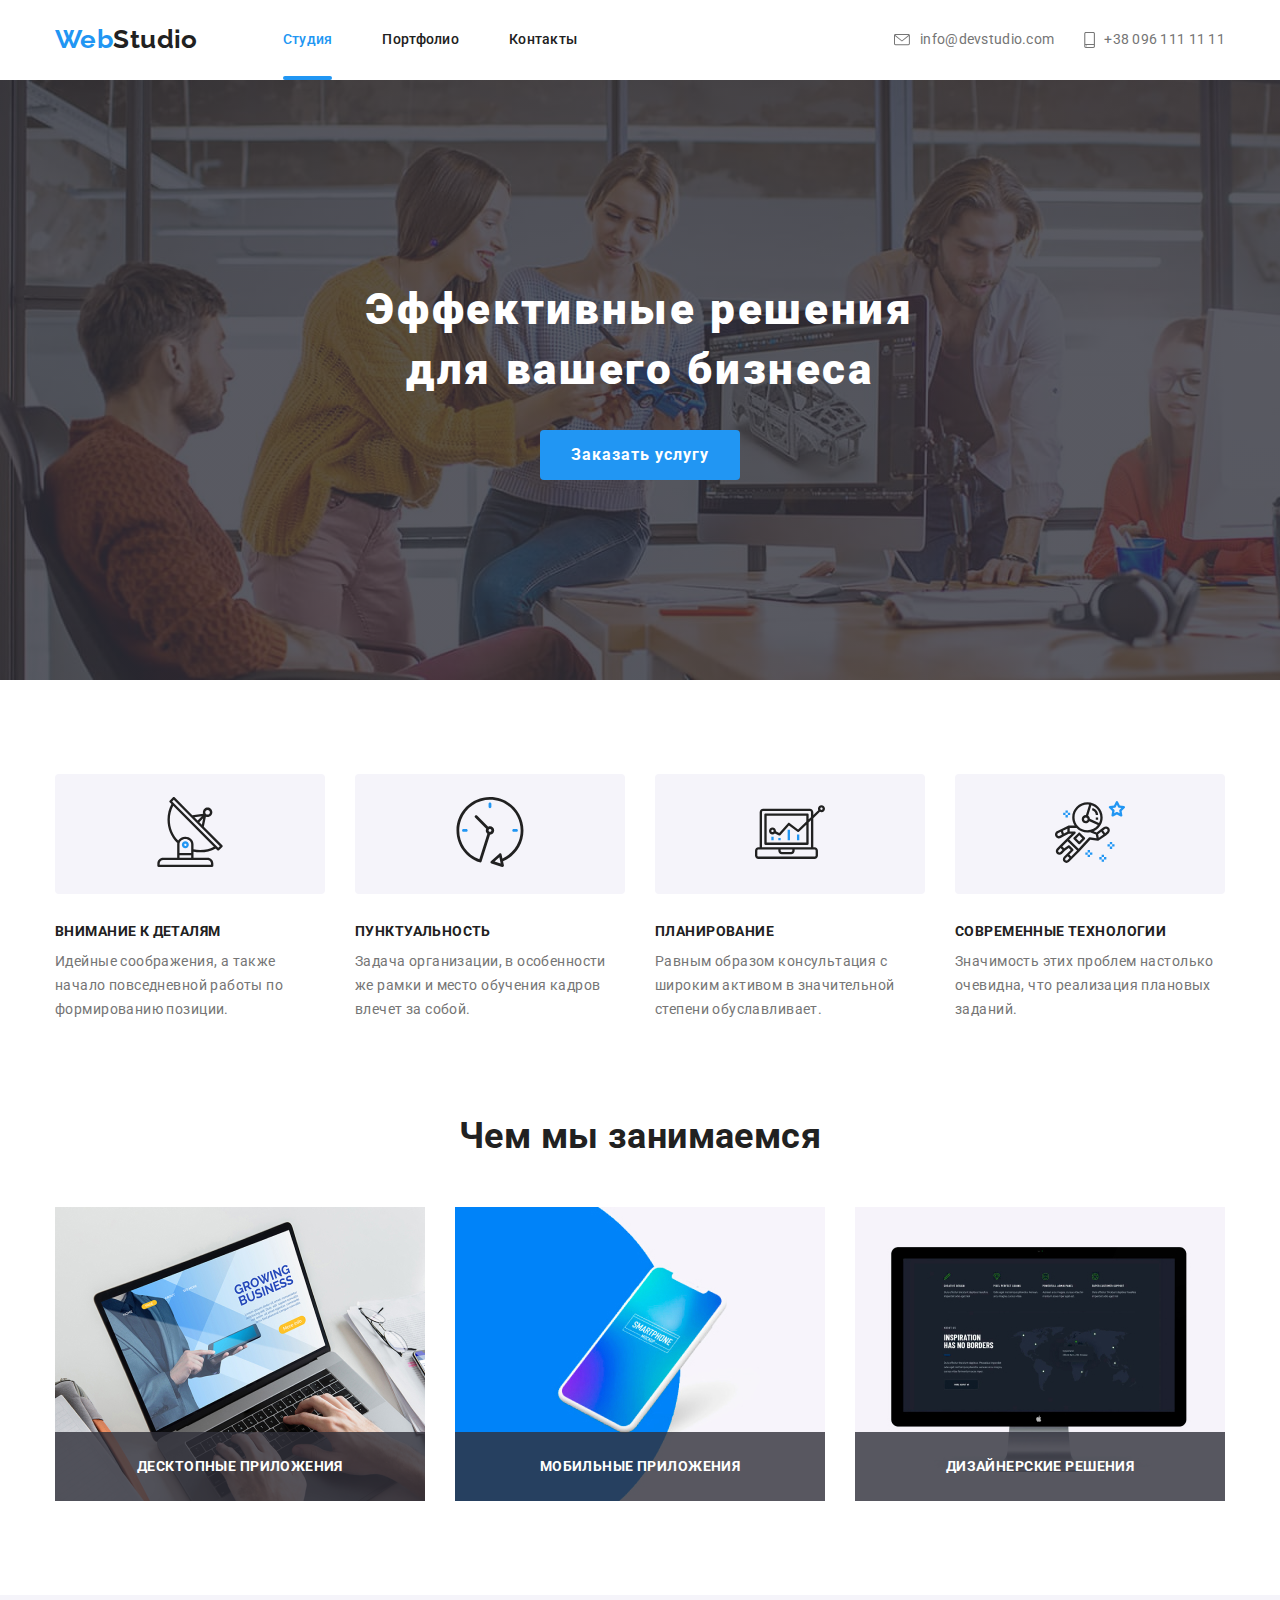
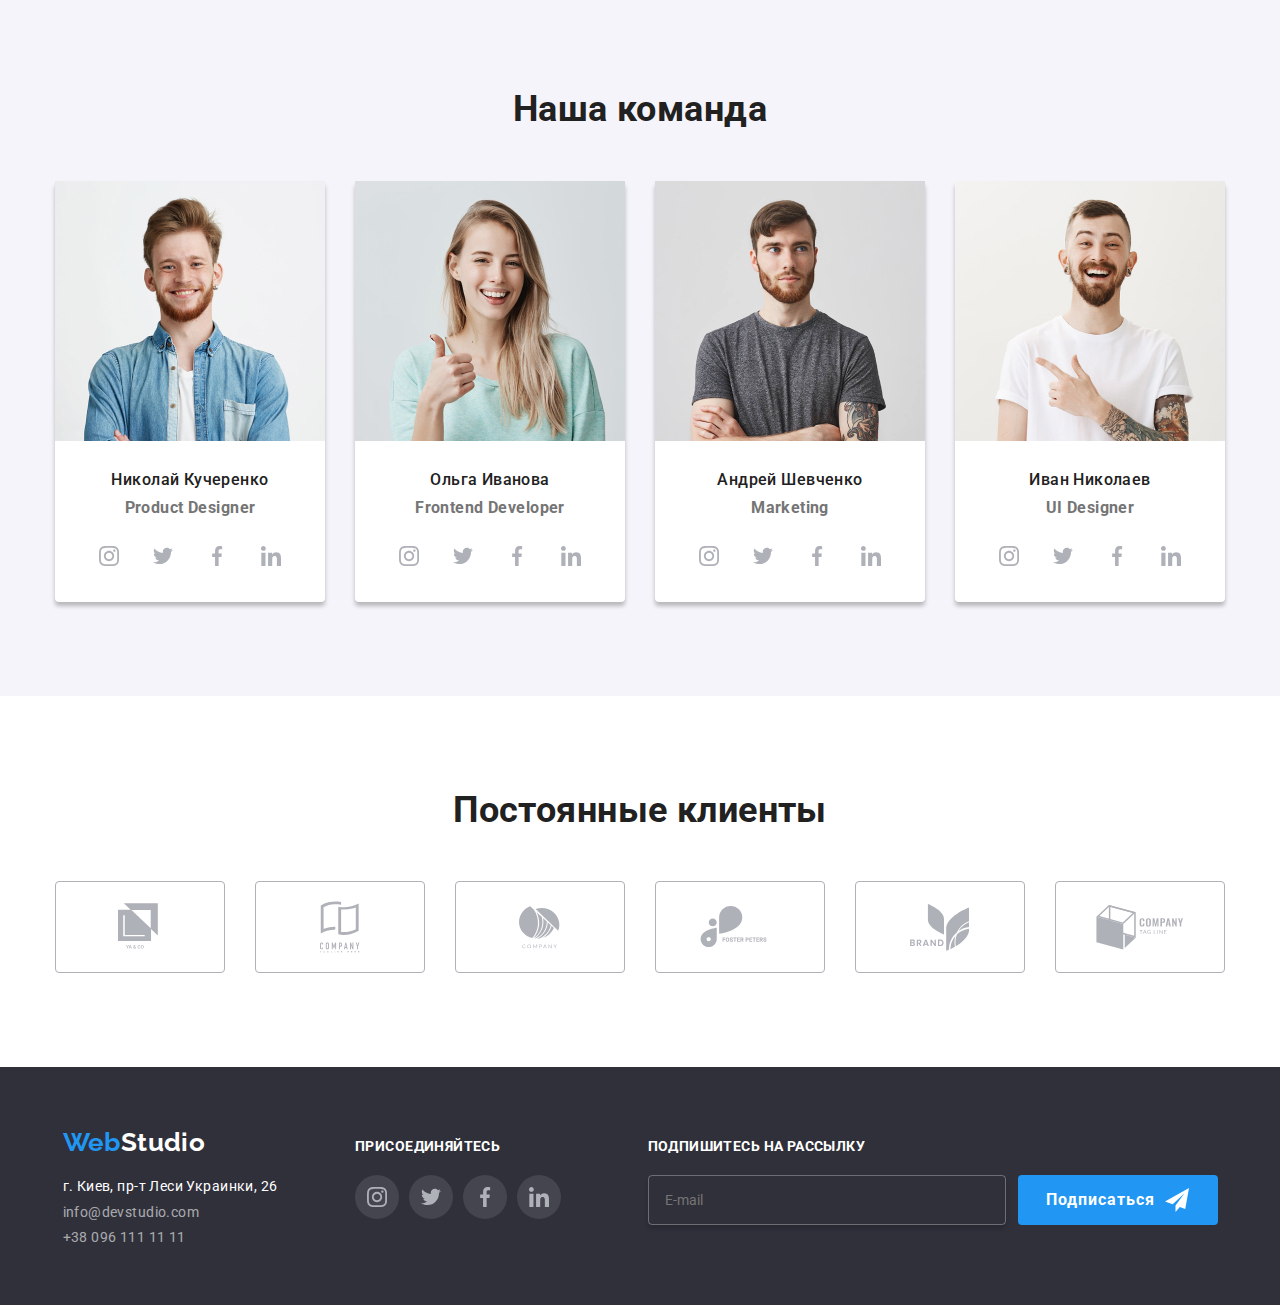
==== commit cc3a4dd7: "адаптирую шапку, меню шапки" ====
--- a/index.html
+++ b/index.html
@@ -17,8 +17,14 @@
   <body>
     <!-- Шапка страницы -->
     <header class="site-header container">
+      <a class="site-logo" href="./" lang="en"><span>Web </span><span class="logo-studio">Studio</span></a>
+      <button class="modal-nav is-open" type="button">
+        <svg class="icon" width="40px" height="40px" aria-label="переключатель мобильного меню">
+          <use class="icon-menu" href="./images/sprite-modal.svg#icon-menu-40"></use>
+          <use class="icon-cross" href="./images/sprite-modal.svg#icon-close-40"></use>
+        </svg>
+      </button>
       <nav class="site-nav">
-        <a class="site-logo" href="./" lang="en"><span>Web </span><span class="logo-studio">Studio</span></a>
         <ul class="list">
           <li class="item"><a class="link current" href="./index.html">Студия</a></li>
           <li class="item"><a class="link" href="./portfolio.html">Портфолио</a></li>
--- a/css/main.min.css
+++ b/css/main.min.css
@@ -1,2 +1,2 @@
-html{-webkit-box-sizing:border-box;box-sizing:border-box}*,*::before,*::after{-webkit-box-sizing:inherit;box-sizing:inherit}*:hover,:focus,:focus-within{-webkit-transition:all 250ms cubic-bezier(0.4, 0, 0.2, 1);transition:all 250ms cubic-bezier(0.4, 0, 0.2, 1)}body{margin:0;padding:0;background-color:#fff;color:#757575;font-family:'Roboto', sans-serif;font-weight:400;font-size:14px;line-height:1.19;letter-spacing:.03em}img{display:block;max-width:100%;height:auto}h1,h2,h3,h4,h5,h6{margin:0}ul{margin:0;padding:0;list-style:none}p{margin:0}a{text-decoration:none;font-style:normal;color:inherit;font-family:inherit}.position-relative{position:relative}.appearance{appearance:none;-webkit-appearance:none;-moz-appearance:none}.is-hidden{position:absolute;width:1px;height:1px;margin:-1px;border:0;padding:0;clip:rect(0 0 0 0);overflow:hidden}.container{margin-left:auto;margin-right:auto;padding-left:15px;padding-right:15px;display:-webkit-box;display:-ms-flexbox;display:flex;width:480px}@media screen and (max-width: 767px){.container{-webkit-box-orient:vertical;-webkit-box-direction:normal;-ms-flex-direction:column;flex-direction:column}}@media screen and (min-width: 768px){.container{width:768px}}@media screen and (min-width: 1200px){.container{width:1200px}}.title{color:#212121}.button-icon{padding:0;margin:0;border:none}.section .on-dark{color:#fff}.title-section{font-weight:bold;font-size:36px;line-height:1.16;color:#212121}.title{font-weight:bold;font-size:14px;line-height:1.14;color:#212121}.text{line-height:1.71;color:#757575}.site-logo{font-family:'Raleway', sans-serif;font-style:normal;font-weight:bold;font-size:26px;color:#2196f3}.site-nav .site-logo{margin-top:24px;margin-bottom:25px}.logo-studio{color:#212121}.footer .logo-studio{color:#fff}.address-blok-header{margin-left:auto}.address-blok-header .item{display:-webkit-box;display:-ms-flexbox;display:flex}.address-blok-header .item:hover .icon,.address-blok-header .item:focus-within .icon{fill:#2196f3}.address-blok-header .item:hover .link{color:#2196f3}.address-blok-header .button-icon{margin-right:10px}.address-blok-header .button-icon.icon-mail{width:16px;height:11.2px;fill:#757575}.address-blok-header .button-icon.icon-phone{width:10px;height:15px;fill:#757575}.address-blok-header .icon{background-position:center;background-size:contain;height:16px;width:16px;-webkit-transition:fill 250ms cubic-bezier(0.4, 0, 0.2, 1);transition:fill 250ms cubic-bezier(0.4, 0, 0.2, 1)}.site-header .address-list{display:-webkit-box;display:-ms-flexbox;display:flex}@media screen and (min-width: 1200px){.address-list .item+.item{margin-left:30px}}.address-list .link{line-height:1.14;letter-spacing:0.02em}.footer .address-blok{display:-webkit-box;display:-ms-flexbox;display:flex;-webkit-box-orient:vertical;-webkit-box-direction:normal;-ms-flex-direction:column;flex-direction:column}@media screen and (max-width: 1199px){.footer .address-blok{-webkit-box-align:center;-ms-flex-align:center;align-items:center}}.footer .address-list{display:-webkit-box;display:-ms-flexbox;display:flex;-webkit-box-orient:vertical;-webkit-box-direction:normal;-ms-flex-direction:column;flex-direction:column;margin-top:20px;text-align:center}@media screen and (min-width: 1200px){.footer .address-list{-webkit-box-align:start;-ms-flex-align:start;align-items:flex-start}}.footer .address-list .link{margin-top:9px;line-height:1.17;letter-spacing:.03em;color:rgba(255,255,255,0.6)}.footer .address-list .map{line-height:1.17;letter-spacing:.03em;color:#fff;font-style:normal}.list-social{margin-top:20px;display:-webkit-box;display:-ms-flexbox;display:flex}.item-social{width:44px;height:44px}.item-social+.item-social{margin-left:10px}.item-social .button-icon{display:-webkit-inline-box;display:-ms-inline-flexbox;display:inline-flex;width:100%;height:100%}.item-social .icon{width:44px;height:44px;border-radius:50px;fill:#afb1b8;-webkit-transition:background-color 250ms cubic-bezier(0.4, 0, 0.2, 1),fill 250ms cubic-bezier(0.4, 0, 0.2, 1);transition:background-color 250ms cubic-bezier(0.4, 0, 0.2, 1),fill 250ms cubic-bezier(0.4, 0, 0.2, 1)}.item-social .icon:hover,.item-social:focus-within .icon{background-color:#2196f3;fill:#fff}.dark-icon{border-radius:50px;fill:text-white;background-color:rgba(255,255,255,0.1)}.button{display:-webkit-inline-box;display:-ms-inline-flexbox;display:inline-flex;-webkit-box-align:center;-ms-flex-align:center;align-items:center;-webkit-box-pack:center;-ms-flex-pack:center;justify-content:center;padding-top:10px;padding-bottom:10px;min-width:200px;font-weight:bold;font-size:16px;line-height:1.87;letter-spacing:0.06em;background:#2196f3;color:#fff;border-radius:4px;border:none;outline:#188ce8}.button:hover,.button:focus{background-color:#188ce8}.site-header{-webkit-box-align:center;-ms-flex-align:center;align-items:center;-webkit-box-pack:justify;-ms-flex-pack:justify;justify-content:space-between}.site-header .item:hover,.site-header .item:focus-within{color:#2196f3}.site-nav{display:-webkit-box;display:-ms-flexbox;display:flex}.site-nav>.list{display:-webkit-box;display:-ms-flexbox;display:flex;margin-left:85px;-webkit-box-align:center;-ms-flex-align:center;align-items:center;font-weight:500;line-height:1.14;letter-spacing:0.02em;color:#212121}.site-nav .item+.item{margin-left:50px}.site-nav .link{-webkit-transition:color 250ms cubic-bezier(0.4, 0, 0.2, 1);transition:color 250ms cubic-bezier(0.4, 0, 0.2, 1)}.site-nav .link.current{position:relative;color:#2196f3}.site-nav .link.current::after{content:'';display:block;margin-top:28px;position:absolute;width:100%;height:4px;background:#2196f3;border-radius:2px}.hero-section{background-color:rgba(47,48,58,0.8)}.hero-section.overlay{max-width:1600px;height:600px;margin-right:auto;margin-left:auto;background-image:-webkit-gradient(linear, left top, left bottom, from(rgba(47,48,58,0.8)), to(rgba(47,48,58,0.8))),url("../images/Header-img.jpg");background-image:linear-gradient(rgba(47,48,58,0.8), rgba(47,48,58,0.8)),url("../images/Header-img.jpg")}.hero-section .container{-webkit-box-orient:vertical;-webkit-box-direction:normal;-ms-flex-direction:column;flex-direction:column;-webkit-box-align:center;-ms-flex-align:center;align-items:center;padding-top:200px;padding-bottom:200px}.hero-section .title{text-align:center;margin-bottom:30px;font-weight:900;font-size:44px;line-height:1.36;letter-spacing:0.06em;color:#fff}.feature{padding-top:60px;padding-bottom:60px}@media screen and (min-width: 1200px){.feature{padding-top:94px;padding-bottom:0}}@media screen and (min-width: 768px){.feature .list{display:-webkit-box;display:-ms-flexbox;display:flex;-ms-flex-wrap:wrap;flex-wrap:wrap}}@media screen and (min-width: 1200px){.feature .list{-ms-flex-wrap:nowrap;flex-wrap:nowrap}}.feature .item{width:100%}@media screen and (min-width: 768px){.feature .item{-ms-flex-preferred-size:calc(50% - 15px);flex-basis:calc(50% - 15px)}}@media screen and (min-width: 768px) and (max-width: 1199px){.feature .item:nth-child(2n){margin-left:30px}}@media screen and (min-width: 1200px){.feature .item{-ms-flex-preferred-size:calc((100% - 90px) / 4);flex-basis:calc((100% - 90px) / 4)}}.feature .item+.item{margin-top:30px}@media screen and (min-width: 768px){.feature .item+.item:nth-child(-n+2){margin-top:0}}@media screen and (min-width: 1200px){.feature .item+.item{margin-top:0;margin-left:30px}}.feature .icon{height:70px;width:70px}.feature .button-icon{height:120px;width:100%;background-color:#f5f4fa;border-radius:4px}.feature .title{text-align:center;margin-top:30px}@media screen and (min-width: 768px){.feature .title{text-align:left}}.feature .text{margin-top:10px}.activity{display:-webkit-box;display:-ms-flexbox;display:flex;-webkit-box-orient:vertical;-webkit-box-direction:normal;-ms-flex-direction:column;flex-direction:column;padding-top:94px;padding-bottom:94px}@media screen and (max-width: 1199px){.activity{display:none}}.activity .title-section{-ms-flex-item-align:center;-ms-grid-row-align:center;align-self:center;margin-bottom:50px}.activity .list{display:-webkit-box;display:-ms-flexbox;display:flex;-webkit-box-orient:horizontal;-webkit-box-direction:normal;-ms-flex-direction:row;flex-direction:row;-webkit-box-pack:justify;-ms-flex-pack:justify;justify-content:space-between}.activity .item{position:relative}.activity .item+.item{margin-left:30px}.activity .title.on-dark{position:absolute;bottom:0;width:100%;padding:27px;text-align:center;background-color:rgba(47,48,58,0.8)}.shadow{background-color:#f5f4fa}.our-team{padding-top:60px;padding-bottom:60px;-webkit-box-orient:vertical;-webkit-box-direction:normal;-ms-flex-direction:column;flex-direction:column}@media screen and (min-width: 1200px){.our-team{padding-top:94px;padding-bottom:94px}}.our-team .title-section{text-align:center}.our-team .list-team{display:-webkit-box;display:-ms-flexbox;display:flex;-webkit-box-orient:vertical;-webkit-box-direction:normal;-ms-flex-direction:column;flex-direction:column;margin-top:30px}@media screen and (min-width: 768px){.our-team .list-team{-webkit-box-orient:horizontal;-webkit-box-direction:normal;-ms-flex-direction:row;flex-direction:row;-webkit-box-pack:justify;-ms-flex-pack:justify;justify-content:space-between}}@media screen and (min-width: 768px) and (max-width: 1199px){.our-team .list-team{-ms-flex-wrap:wrap;flex-wrap:wrap}}@media screen and (min-width: 1200px){.our-team .list-team{margin-top:50px}}.our-team .item+.item{margin-top:30px}@media screen and (min-width: 768px){.our-team .item+.item:nth-child(-n+2){margin-top:0}}@media screen and (min-width: 1200px){.our-team .item+.item{margin-top:0;margin-left:30px}}.our-team .item{display:-webkit-box;display:-ms-flexbox;display:flex;-webkit-box-orient:vertical;-webkit-box-direction:normal;-ms-flex-direction:column;flex-direction:column;-webkit-box-align:center;-ms-flex-align:center;align-items:center;padding-bottom:24px;background-color:#fff;-webkit-box-shadow:0px 4px 4px rgba(0,0,0,0.25);box-shadow:0px 4px 4px rgba(0,0,0,0.25);border-radius:4px}@media screen and (min-width: 768px) and (max-width: 1199px){.our-team .item{-ms-flex-preferred-size:calc((100% - 30px) / 2);flex-basis:calc((100% - 30px) / 2)}}.our-team .title.name{margin-top:30px}.our-team .title.work{margin-top:10px}.our-team .list-social{margin-top:16px}.our-team .name{font-weight:500;font-size:16px}.our-team .work{font-size:16px;color:#757575}.clients{display:-webkit-box;display:-ms-flexbox;display:flex;-webkit-box-orient:vertical;-webkit-box-direction:normal;-ms-flex-direction:column;flex-direction:column;padding-top:60px;padding-bottom:60px}@media screen and (min-width: 1200px){.clients{padding-top:94px;padding-bottom:94px}}.clients .title-section{-ms-flex-item-align:center;-ms-grid-row-align:center;align-self:center;margin-bottom:50px}.clients .list{display:-webkit-box;display:-ms-flexbox;display:flex;-ms-flex-wrap:wrap;flex-wrap:wrap}@media screen and (min-width: 1200px){.clients .list{-ms-flex-wrap:nowrap;flex-wrap:nowrap}}.clients .item+.item{margin-left:30px;margin-top:30px}@media screen and (max-width: 767px){.clients .item+.item:nth-child(2n+1){margin-left:0}.clients .item+.item:nth-child(-n+2){margin-top:0}}@media screen and (min-width: 768px) and (max-width: 1199px){.clients .item+.item:nth-child(-n+3){margin-top:0}.clients .item+.item:nth-child(4n){margin-left:0}}@media screen and (min-width: 1200px){.clients .item+.item{margin-top:0}}.clients .item{border:1px solid #afb1b8;border-radius:4px;fill:#afb1b8;-webkit-transition:fill 250ms cubic-bezier(0.4, 0, 0.2, 1);transition:fill 250ms cubic-bezier(0.4, 0, 0.2, 1);-webkit-transition:border 250ms cubic-bezier(0.4, 0, 0.2, 1);transition:border 250ms cubic-bezier(0.4, 0, 0.2, 1);width:calc((100% - 30px) / 2)}@media screen and (min-width: 768px){.clients .item{width:calc((100% - 30px * 2) / 3)}}@media screen and (min-width: 1200px){.clients .item{width:calc((100% - 30px * 5) / 6)}}.clients .item:hover,.clients .item:focus-within{border-color:#2196f3;fill:#2196f3}.clients .button-icon{display:-webkit-box;display:-ms-flexbox;display:flex;-webkit-box-pack:center;-ms-flex-pack:center;justify-content:center;-webkit-box-align:center;-ms-flex-align:center;align-items:center;height:90px;fill:inherit}.clients .icon.klient1{width:44px;height:49px}.clients .icon.klient2{width:40px;height:52px}.clients .icon.klient3{width:41px;height:43px}.clients .icon.klient4{width:80px;height:42px}.clients .icon.klient5{width:59px;height:47px}.clients .icon.klient6{width:88px;height:45px}.modal{display:-webkit-box;display:-ms-flexbox;display:flex;margin-left:auto;margin-right:auto;-webkit-box-pack:center;-ms-flex-pack:center;justify-content:center;-webkit-box-align:center;-ms-flex-align:center;align-items:center;position:fixed;top:0;left:0;right:0;width:100%;height:100%;-webkit-transition:all 250ms cubic-bezier(0.4, 0, 0.2, 1);transition:all 250ms cubic-bezier(0.4, 0, 0.2, 1);background:rgba(0,0,0,0.2)}.modal .form-blank{padding:40px;display:-webkit-box;display:-ms-flexbox;display:flex;-webkit-box-orient:vertical;-webkit-box-direction:normal;-ms-flex-direction:column;flex-direction:column;position:absolute;background:#ffffff;-webkit-box-shadow:0px 2px 1px rgba(0,0,0,0.2),0px 1px 1px rgba(0,0,0,0.14),0px 1px 3px rgba(0,0,0,0.12);box-shadow:0px 2px 1px rgba(0,0,0,0.2),0px 1px 1px rgba(0,0,0,0.14),0px 1px 3px rgba(0,0,0,0.12);border-radius:4px}.modal .field{padding-top:12px;padding-right:16px;padding-bottom:12px;padding-left:42px;width:100%;border:solid 1px;border-color:rgba(33,33,33,0.2);border-radius:4px;-webkit-transition:border-color 250ms cubic-bezier(0.4, 0, 0.2, 1);transition:border-color 250ms cubic-bezier(0.4, 0, 0.2, 1);outline:none}.modal .commentary{resize:none}.modal .text-field{position:absolute;top:50%;left:42px;-webkit-transform:translateY(-50%);transform:translateY(-50%);-webkit-transition:color 250ms cubic-bezier(0.4, 0, 0.2, 1);transition:color 250ms cubic-bezier(0.4, 0, 0.2, 1);-webkit-transition:-webkit-transform 250ms cubic-bezier(0.4, 0, 0.2, 1);transition:-webkit-transform 250ms cubic-bezier(0.4, 0, 0.2, 1);transition:transform 250ms cubic-bezier(0.4, 0, 0.2, 1);transition:transform 250ms cubic-bezier(0.4, 0, 0.2, 1), -webkit-transform 250ms cubic-bezier(0.4, 0, 0.2, 1);line-height:1.14;letter-spacing:0.01em}.modal .text-commentary{position:absolute;top:12px;left:16px;-webkit-transition:color 250ms cubic-bezier(0.4, 0, 0.2, 1);transition:color 250ms cubic-bezier(0.4, 0, 0.2, 1);-webkit-transition:-webkit-transform 250ms cubic-bezier(0.4, 0, 0.2, 1);transition:-webkit-transform 250ms cubic-bezier(0.4, 0, 0.2, 1);transition:transform 250ms cubic-bezier(0.4, 0, 0.2, 1);transition:transform 250ms cubic-bezier(0.4, 0, 0.2, 1), -webkit-transform 250ms cubic-bezier(0.4, 0, 0.2, 1)}.modal .title{font-size:20px;line-height:23px}.modal .title+.label{margin-top:30px}.modal .label{position:relative}.modal .label:hover .icon,.modal .label:focus-within .icon{fill:#2196f3}.modal .label:hover .text-field,.modal .label:focus-within .text-field{-webkit-transform:translate(-24px, -38px);transform:translate(-24px, -38px);color:#2196f3}.modal .label:hover .text-commentary,.modal .label:focus-within .text-commentary{-webkit-transform:translate(0px, -30px);transform:translate(0px, -30px);color:#2196f3}.modal .label:hover .field,.modal .label:focus-within .field{border-color:#2196f3}.modal .label+.label{margin-top:28px}.modal .label .icon{width:18px;height:18px;position:absolute;top:50%;left:16px;-webkit-transform:translateY(-50%);transform:translateY(-50%);-webkit-transition:fill 250ms cubic-bezier(0.4, 0, 0.2, 1);transition:fill 250ms cubic-bezier(0.4, 0, 0.2, 1)}.modal .label-policy{position:relative;display:-webkit-box;display:-ms-flexbox;display:flex;-ms-flex-pack:distribute;justify-content:space-around;margin-top:20px}.modal .label-policy:focus-within .icon-checkbox{border-color:#2196f3}.modal .label-policy .link{color:#2196f3}.modal .text-policy{line-height:1.71}.modal .icon-checkbox{position:absolute;left:2px;-webkit-transform:translateY(3px);transform:translateY(3px);-webkit-transition:background-color 250ms cubic-bezier(0.4, 0, 0.2, 1);transition:background-color 250ms cubic-bezier(0.4, 0, 0.2, 1);-webkit-transition:border-color 250ms cubic-bezier(0.4, 0, 0.2, 1);transition:border-color 250ms cubic-bezier(0.4, 0, 0.2, 1);cursor:pointer;width:16px;height:16px;background-size:contain;background-color:#fff;border:2px solid #212121;border-radius:4px}.modal .checkbox:checked ~ .icon-checkbox{background-color:#2196f3;border-color:#2196f3}.modal .button{margin-top:30px;margin-left:auto;margin-right:auto;height:50px;border:none}.modal .button:hover,.modal .button:focus{background-color:#188ce8}.modal .data-modal-close{width:30px;height:30px;background-size:contain;position:absolute;right:8px;top:8px;background-color:#fff;margin:0;padding:0;border-width:0;outline-color:rgba(0,0,0,0)}.modal .data-modal-close:hover .icon,.modal .data-modal-close:focus-within .icon{fill:#2196f3}.modal .data-modal-close .icon{height:30px;width:30px;border-radius:100%;border:solid 1px rgba(0,0,0,0.1);-webkit-transition:fill 250ms cubic-bezier(0.4, 0, 0.2, 1);transition:fill 250ms cubic-bezier(0.4, 0, 0.2, 1)}.main-portfolio{padding-top:94px;padding-bottom:94px}.head-filter{display:-webkit-box;display:-ms-flexbox;display:flex;-webkit-box-pack:center;-ms-flex-pack:center;justify-content:center;margin-bottom:34px}.head-filter .filter{display:-webkit-box;display:-ms-flexbox;display:flex;-webkit-box-orient:horizontal;-webkit-box-direction:normal;-ms-flex-direction:row;flex-direction:row}.head-filter .item+.item{margin-left:8px}.head-filter .radio{padding:6px 22px;background:#f5f4fa;font-weight:500;font-size:16px;line-height:1.62;color:#212121;border-radius:4px;border-color:transparent;-webkit-transition:background 250ms cubic-bezier(0.4, 0, 0.2, 1);transition:background 250ms cubic-bezier(0.4, 0, 0.2, 1);-webkit-transition:color 250ms cubic-bezier(0.4, 0, 0.2, 1);transition:color 250ms cubic-bezier(0.4, 0, 0.2, 1)}.head-filter .radio:hover,.head-filter .radio:focus{background:#2196f3;color:#fff;border-color:transparent}.project{display:-webkit-box;display:-ms-flexbox;display:flex}.project .list{display:-webkit-box;display:-ms-flexbox;display:flex;-webkit-box-orient:horizontal;-webkit-box-direction:normal;-ms-flex-direction:row;flex-direction:row;-ms-flex-wrap:wrap;flex-wrap:wrap}.project .item{display:-webkit-box;display:-ms-flexbox;display:flex;width:calc((100% - 60px) / 3)}.project .item:hover .pro.on-dark,.project .item:focus .pro.on-dark{-webkit-transform:translateY(0);transform:translateY(0)}.project .item:hover,.project .item:focus{-webkit-box-sizing:border-box;box-sizing:border-box;-webkit-box-shadow:1px 4px 6px rgba(0,0,0,0.16),0px 4px 4px rgba(0,0,0,0.06),0px 1px 1px rgba(0,0,0,0.12);box-shadow:1px 4px 6px rgba(0,0,0,0.16),0px 4px 4px rgba(0,0,0,0.06),0px 1px 1px rgba(0,0,0,0.12)}.project .item:not(:nth-child(3n+1)){margin-left:30px}.project .item:not(:nth-child(-n+3)){margin-top:30px}.project .pro.on-dark{display:-webkit-box;display:-ms-flexbox;display:flex;padding:63px 24px;position:absolute;top:0;left:0;width:100%;height:100%;-webkit-transform:translateY(105%);transform:translateY(105%);-webkit-transition:-webkit-transform 250ms cubic-bezier(0.4, 0, 0.2, 1);transition:-webkit-transform 250ms cubic-bezier(0.4, 0, 0.2, 1);transition:transform 250ms cubic-bezier(0.4, 0, 0.2, 1);transition:transform 250ms cubic-bezier(0.4, 0, 0.2, 1), -webkit-transform 250ms cubic-bezier(0.4, 0, 0.2, 1);font-size:18px;line-height:1.56;letter-spacing:.03em;background:#2196f3}.project .perimeter{padding-top:20px;padding-right:24px;padding-bottom:20px;padding-left:24px}.project .link{border-right:1px solid #eeeeee;border-bottom:1px solid #eeeeee;border-left:1px solid #eeeeee}.project .overflow-img{display:block;overflow:hidden;position:relative}footer{background-color:#2f303a}.footer{padding-bottom:60px}@media screen and (max-width: 767px){.footer{-webkit-box-orient:vertical;-webkit-box-direction:normal;-ms-flex-direction:column;flex-direction:column}}@media screen and (min-width: 768px){.footer{-ms-flex-wrap:wrap;flex-wrap:wrap;-webkit-box-align:baseline;-ms-flex-align:baseline;align-items:baseline;-ms-flex-pack:distribute;justify-content:space-around}}@media screen and (min-width: 1200px){.footer .item-colomn{-webkit-box-pack:justify;-ms-flex-pack:justify;justify-content:space-between;width:calc((100% - 60px) / 4)}}.footer .block-subscribe{display:-webkit-box;display:-ms-flexbox;display:flex;-webkit-box-orient:vertical;-webkit-box-direction:normal;-ms-flex-direction:column;flex-direction:column}@media screen and (min-width: 1200px){.footer .block-subscribe{width:calc((100% - 30px) / 2);-webkit-box-orient:horizontal;-webkit-box-direction:normal;-ms-flex-direction:row;flex-direction:row}}.footer .section{padding-top:60px}@media screen and (max-width: 1199px){.footer .section{display:-webkit-box;display:-ms-flexbox;display:flex;-webkit-box-orient:vertical;-webkit-box-direction:normal;-ms-flex-direction:column;flex-direction:column;-webkit-box-align:center;-ms-flex-align:center;align-items:center}}.icon.send{width:24px;height:24px;margin-left:10px}.subscribe-title{display:block;margin-bottom:20px;text-align:center}@media screen and (min-width: 1200px){.subscribe-title{text-align:left}}.label-subscribe{display:block;width:100%}.label-subscribe:hover .field-subscribe,.label-subscribe:focus-within .field-subscribe{border-color:#2196f3}@media screen and (min-width: 1200px){.label-subscribe{margin-right:12px}}.field-subscribe{margin-bottom:20px;padding:15px 16px;width:100%;height:50px;color:#757575;background-color:rgba(0,0,0,0);border:1px solid rgba(255,255,255,0.3);-webkit-box-sizing:border-box;box-sizing:border-box;-webkit-box-shadow:0px 4px 4px rgba(0,0,0,0.15);box-shadow:0px 4px 4px rgba(0,0,0,0.15);border-radius:4px;outline:none}@media screen and (max-width: 1199px){.field-subscribe{width:450px}}@media screen and (min-width: 1200px){.field-subscribe{margin-bottom:0}}.block-subscribe .button{-ms-flex-item-align:center;-ms-grid-row-align:center;align-self:center;height:50px}@media screen and (min-width: 1200px){.block-subscribe .button{-ms-flex-item-align:end;align-self:flex-end}}
+html{-webkit-box-sizing:border-box;box-sizing:border-box}*,*::before,*::after{-webkit-box-sizing:inherit;box-sizing:inherit}*:hover,:focus,:focus-within{-webkit-transition:all 250ms cubic-bezier(0.4, 0, 0.2, 1);transition:all 250ms cubic-bezier(0.4, 0, 0.2, 1)}body{margin:0;padding:0;background-color:#fff;color:#757575;font-family:'Roboto', sans-serif;font-weight:400;font-size:14px;line-height:1.19;letter-spacing:.03em}img{display:block;max-width:100%;height:auto}h1,h2,h3,h4,h5,h6{margin:0}ul{margin:0;padding:0;list-style:none}p{margin:0}a{text-decoration:none;font-style:normal;color:inherit;font-family:inherit}.position-relative{position:relative}.appearance{appearance:none;-webkit-appearance:none;-moz-appearance:none}.is-hidden{position:absolute;width:1px;height:1px;margin:-1px;border:0;padding:0;clip:rect(0 0 0 0);overflow:hidden}.container{margin-left:auto;margin-right:auto;padding-left:15px;padding-right:15px;display:-webkit-box;display:-ms-flexbox;display:flex;width:480px}@media screen and (max-width: 767px){.container{-webkit-box-orient:vertical;-webkit-box-direction:normal;-ms-flex-direction:column;flex-direction:column}}@media screen and (min-width: 768px){.container{width:768px}}@media screen and (min-width: 1200px){.container{width:1200px}}.title{color:#212121}.button-icon{padding:0;margin:0;border:none}.section .on-dark{color:#fff}.title-section{font-weight:bold;font-size:36px;line-height:1.16;color:#212121}.title{font-weight:bold;font-size:14px;line-height:1.14;color:#212121}.text{line-height:1.71;color:#757575}.site-logo{display:-webkit-box;display:-ms-flexbox;display:flex;font-family:'Raleway', sans-serif;font-style:normal;font-weight:bold;font-size:26px;color:#2196f3}.site-header .site-logo{margin-top:24px;margin-bottom:25px}.logo-studio{color:#212121}.footer .logo-studio{color:#fff}.address-blok-header{margin-left:auto}@media screen and (max-width: 767px){.address-blok-header{position:absolute}}.address-blok-header .item{display:-webkit-box;display:-ms-flexbox;display:flex}.address-blok-header .item:hover .icon,.address-blok-header .item:focus-within .icon{fill:#2196f3}.address-blok-header .item:hover .link{color:#2196f3}.address-blok-header .button-icon{margin-right:10px}.address-blok-header .button-icon.icon-mail{width:16px;height:11.2px;fill:#757575}.address-blok-header .button-icon.icon-phone{width:10px;height:15px;fill:#757575}.address-blok-header .button-icon.icon-phone .icon{width:11px}.address-blok-header .icon{background-position:center;background-size:contain;height:16px;width:16px;-webkit-transition:fill 250ms cubic-bezier(0.4, 0, 0.2, 1);transition:fill 250ms cubic-bezier(0.4, 0, 0.2, 1)}.site-header .address-list{display:-webkit-box;display:-ms-flexbox;display:flex;-webkit-box-orient:vertical;-webkit-box-direction:normal;-ms-flex-direction:column;flex-direction:column}@media screen and (min-width: 1200px){.site-header .address-list{-webkit-box-orient:horizontal;-webkit-box-direction:normal;-ms-flex-direction:row;flex-direction:row}}@media screen and (min-width: 1200px){.address-list .item+.item{margin-left:30px}}.address-list .link{line-height:1.14;letter-spacing:0.02em}.footer .address-blok{display:-webkit-box;display:-ms-flexbox;display:flex;-webkit-box-orient:vertical;-webkit-box-direction:normal;-ms-flex-direction:column;flex-direction:column}@media screen and (max-width: 1199px){.footer .address-blok{-webkit-box-align:center;-ms-flex-align:center;align-items:center}}.footer .address-list{display:-webkit-box;display:-ms-flexbox;display:flex;-webkit-box-orient:vertical;-webkit-box-direction:normal;-ms-flex-direction:column;flex-direction:column;margin-top:20px;text-align:center}@media screen and (min-width: 1200px){.footer .address-list{-webkit-box-align:start;-ms-flex-align:start;align-items:flex-start}}.footer .address-list .link{margin-top:9px;line-height:1.17;letter-spacing:.03em;color:rgba(255,255,255,0.6)}.footer .address-list .map{line-height:1.17;letter-spacing:.03em;color:#fff;font-style:normal}.list-social{margin-top:20px;display:-webkit-box;display:-ms-flexbox;display:flex}.item-social{width:44px;height:44px}.item-social+.item-social{margin-left:10px}.item-social .button-icon{display:-webkit-inline-box;display:-ms-inline-flexbox;display:inline-flex;width:100%;height:100%}.item-social .icon{width:44px;height:44px;border-radius:50px;fill:#afb1b8;-webkit-transition:background-color 250ms cubic-bezier(0.4, 0, 0.2, 1),fill 250ms cubic-bezier(0.4, 0, 0.2, 1);transition:background-color 250ms cubic-bezier(0.4, 0, 0.2, 1),fill 250ms cubic-bezier(0.4, 0, 0.2, 1)}.item-social .icon:hover,.item-social:focus-within .icon{background-color:#2196f3;fill:#fff}.dark-icon{border-radius:50px;fill:text-white;background-color:rgba(255,255,255,0.1)}.button{display:-webkit-inline-box;display:-ms-inline-flexbox;display:inline-flex;-webkit-box-align:center;-ms-flex-align:center;align-items:center;-webkit-box-pack:center;-ms-flex-pack:center;justify-content:center;padding-top:10px;padding-bottom:10px;min-width:200px;font-weight:bold;font-size:16px;line-height:1.87;letter-spacing:0.06em;background:#2196f3;color:#fff;border-radius:4px;border:none;outline:#188ce8}.button:hover,.button:focus{background-color:#188ce8}.modal-nav{border:none;background-color:transparent}@media screen and (min-width: 768px){.modal-nav{display:none}}.modal-nav .icon-cross{display:none}.modal-nav.is-open .icon-cross{display:block}.site-header{position:relative;-webkit-box-orient:horizontal;-webkit-box-direction:normal;-ms-flex-direction:row;flex-direction:row;-webkit-box-align:center;-ms-flex-align:center;align-items:center;-webkit-box-pack:justify;-ms-flex-pack:justify;justify-content:space-between}.site-header .item:hover,.site-header .item:focus-within{color:#2196f3}.site-nav{display:-webkit-box;display:-ms-flexbox;display:flex}@media screen and (max-width: 767px){.site-nav{position:absolute}}.site-nav>.list{display:-webkit-box;display:-ms-flexbox;display:flex;margin-left:85px;-webkit-box-align:center;-ms-flex-align:center;align-items:center;font-weight:500;line-height:1.14;letter-spacing:0.02em;color:#212121}.site-nav .item+.item{margin-left:50px}.site-nav .link{-webkit-transition:color 250ms cubic-bezier(0.4, 0, 0.2, 1);transition:color 250ms cubic-bezier(0.4, 0, 0.2, 1)}.site-nav .link.current{position:relative;color:#2196f3}.site-nav .link.current::after{content:'';display:block;margin-top:28px;position:absolute;width:100%;height:4px;background:#2196f3;border-radius:2px}.hero-section{background-color:rgba(47,48,58,0.8)}.hero-section.overlay{max-width:1600px;height:600px;margin-right:auto;margin-left:auto;background-image:-webkit-gradient(linear, left top, left bottom, from(rgba(47,48,58,0.8)), to(rgba(47,48,58,0.8))),url("../images/Header-img.jpg");background-image:linear-gradient(rgba(47,48,58,0.8), rgba(47,48,58,0.8)),url("../images/Header-img.jpg")}.hero-section .container{-webkit-box-orient:vertical;-webkit-box-direction:normal;-ms-flex-direction:column;flex-direction:column;-webkit-box-align:center;-ms-flex-align:center;align-items:center;padding-top:200px;padding-bottom:200px}.hero-section .title{text-align:center;margin-bottom:30px;font-weight:900;font-size:44px;line-height:1.36;letter-spacing:0.06em;color:#fff}.feature{padding-top:60px;padding-bottom:60px}@media screen and (min-width: 1200px){.feature{padding-top:94px;padding-bottom:0}}@media screen and (min-width: 768px){.feature .list{display:-webkit-box;display:-ms-flexbox;display:flex;-ms-flex-wrap:wrap;flex-wrap:wrap}}@media screen and (min-width: 1200px){.feature .list{-ms-flex-wrap:nowrap;flex-wrap:nowrap}}.feature .item{width:100%}@media screen and (min-width: 768px){.feature .item{-ms-flex-preferred-size:calc(50% - 15px);flex-basis:calc(50% - 15px)}}@media screen and (min-width: 768px) and (max-width: 1199px){.feature .item:nth-child(2n){margin-left:30px}}@media screen and (min-width: 1200px){.feature .item{-ms-flex-preferred-size:calc((100% - 90px) / 4);flex-basis:calc((100% - 90px) / 4)}}.feature .item+.item{margin-top:30px}@media screen and (min-width: 768px){.feature .item+.item:nth-child(-n+2){margin-top:0}}@media screen and (min-width: 1200px){.feature .item+.item{margin-top:0;margin-left:30px}}.feature .icon{height:70px;width:70px}.feature .button-icon{height:120px;width:100%;background-color:#f5f4fa;border-radius:4px}.feature .title{text-align:center;margin-top:30px}@media screen and (min-width: 768px){.feature .title{text-align:left}}.feature .text{margin-top:10px}.activity{display:-webkit-box;display:-ms-flexbox;display:flex;-webkit-box-orient:vertical;-webkit-box-direction:normal;-ms-flex-direction:column;flex-direction:column;padding-top:94px;padding-bottom:94px}@media screen and (max-width: 1199px){.activity{display:none}}.activity .title-section{-ms-flex-item-align:center;-ms-grid-row-align:center;align-self:center;margin-bottom:50px}.activity .list{display:-webkit-box;display:-ms-flexbox;display:flex;-webkit-box-orient:horizontal;-webkit-box-direction:normal;-ms-flex-direction:row;flex-direction:row;-webkit-box-pack:justify;-ms-flex-pack:justify;justify-content:space-between}.activity .item{position:relative}.activity .item+.item{margin-left:30px}.activity .title.on-dark{position:absolute;bottom:0;width:100%;padding:27px;text-align:center;background-color:rgba(47,48,58,0.8)}.shadow{background-color:#f5f4fa}.our-team{padding-top:60px;padding-bottom:60px;-webkit-box-orient:vertical;-webkit-box-direction:normal;-ms-flex-direction:column;flex-direction:column}@media screen and (min-width: 1200px){.our-team{padding-top:94px;padding-bottom:94px}}.our-team .title-section{text-align:center}.our-team .list-team{display:-webkit-box;display:-ms-flexbox;display:flex;-webkit-box-orient:vertical;-webkit-box-direction:normal;-ms-flex-direction:column;flex-direction:column;margin-top:30px}@media screen and (min-width: 768px){.our-team .list-team{-webkit-box-orient:horizontal;-webkit-box-direction:normal;-ms-flex-direction:row;flex-direction:row;-webkit-box-pack:justify;-ms-flex-pack:justify;justify-content:space-between}}@media screen and (min-width: 768px) and (max-width: 1199px){.our-team .list-team{-ms-flex-wrap:wrap;flex-wrap:wrap}}@media screen and (min-width: 1200px){.our-team .list-team{margin-top:50px}}.our-team .item+.item{margin-top:30px}@media screen and (min-width: 768px){.our-team .item+.item:nth-child(-n+2){margin-top:0}}@media screen and (min-width: 1200px){.our-team .item+.item{margin-top:0;margin-left:30px}}.our-team .item{display:-webkit-box;display:-ms-flexbox;display:flex;-webkit-box-orient:vertical;-webkit-box-direction:normal;-ms-flex-direction:column;flex-direction:column;-webkit-box-align:center;-ms-flex-align:center;align-items:center;padding-bottom:24px;background-color:#fff;-webkit-box-shadow:0px 4px 4px rgba(0,0,0,0.25);box-shadow:0px 4px 4px rgba(0,0,0,0.25);border-radius:4px}@media screen and (min-width: 768px) and (max-width: 1199px){.our-team .item{-ms-flex-preferred-size:calc((100% - 30px) / 2);flex-basis:calc((100% - 30px) / 2)}}.our-team .title.name{margin-top:30px}.our-team .title.work{margin-top:10px}.our-team .list-social{margin-top:16px}.our-team .name{font-weight:500;font-size:16px}.our-team .work{font-size:16px;color:#757575}.clients{display:-webkit-box;display:-ms-flexbox;display:flex;-webkit-box-orient:vertical;-webkit-box-direction:normal;-ms-flex-direction:column;flex-direction:column;padding-top:60px;padding-bottom:60px}@media screen and (min-width: 1200px){.clients{padding-top:94px;padding-bottom:94px}}.clients .title-section{-ms-flex-item-align:center;-ms-grid-row-align:center;align-self:center;margin-bottom:50px}.clients .list{display:-webkit-box;display:-ms-flexbox;display:flex;-ms-flex-wrap:wrap;flex-wrap:wrap}@media screen and (min-width: 1200px){.clients .list{-ms-flex-wrap:nowrap;flex-wrap:nowrap}}.clients .item+.item{margin-left:30px;margin-top:30px}@media screen and (max-width: 767px){.clients .item+.item:nth-child(2n+1){margin-left:0}.clients .item+.item:nth-child(-n+2){margin-top:0}}@media screen and (min-width: 768px) and (max-width: 1199px){.clients .item+.item:nth-child(-n+3){margin-top:0}.clients .item+.item:nth-child(4n){margin-left:0}}@media screen and (min-width: 1200px){.clients .item+.item{margin-top:0}}.clients .item{border:1px solid #afb1b8;border-radius:4px;fill:#afb1b8;-webkit-transition:fill 250ms cubic-bezier(0.4, 0, 0.2, 1);transition:fill 250ms cubic-bezier(0.4, 0, 0.2, 1);-webkit-transition:border 250ms cubic-bezier(0.4, 0, 0.2, 1);transition:border 250ms cubic-bezier(0.4, 0, 0.2, 1);width:calc((100% - 30px) / 2)}@media screen and (min-width: 768px){.clients .item{width:calc((100% - 30px * 2) / 3)}}@media screen and (min-width: 1200px){.clients .item{width:calc((100% - 30px * 5) / 6)}}.clients .item:hover,.clients .item:focus-within{border-color:#2196f3;fill:#2196f3}.clients .button-icon{display:-webkit-box;display:-ms-flexbox;display:flex;-webkit-box-pack:center;-ms-flex-pack:center;justify-content:center;-webkit-box-align:center;-ms-flex-align:center;align-items:center;height:90px;fill:inherit}.clients .icon.klient1{width:44px;height:49px}.clients .icon.klient2{width:40px;height:52px}.clients .icon.klient3{width:41px;height:43px}.clients .icon.klient4{width:80px;height:42px}.clients .icon.klient5{width:59px;height:47px}.clients .icon.klient6{width:88px;height:45px}.modal{display:-webkit-box;display:-ms-flexbox;display:flex;margin-left:auto;margin-right:auto;-webkit-box-pack:center;-ms-flex-pack:center;justify-content:center;-webkit-box-align:center;-ms-flex-align:center;align-items:center;position:fixed;top:0;left:0;right:0;width:100%;height:100%;-webkit-transition:all 250ms cubic-bezier(0.4, 0, 0.2, 1);transition:all 250ms cubic-bezier(0.4, 0, 0.2, 1);background:rgba(0,0,0,0.2)}.modal .form-blank{padding:40px;display:-webkit-box;display:-ms-flexbox;display:flex;-webkit-box-orient:vertical;-webkit-box-direction:normal;-ms-flex-direction:column;flex-direction:column;position:absolute;background:#ffffff;-webkit-box-shadow:0px 2px 1px rgba(0,0,0,0.2),0px 1px 1px rgba(0,0,0,0.14),0px 1px 3px rgba(0,0,0,0.12);box-shadow:0px 2px 1px rgba(0,0,0,0.2),0px 1px 1px rgba(0,0,0,0.14),0px 1px 3px rgba(0,0,0,0.12);border-radius:4px}.modal .field{padding-top:12px;padding-right:16px;padding-bottom:12px;padding-left:42px;width:100%;border:solid 1px;border-color:rgba(33,33,33,0.2);border-radius:4px;-webkit-transition:border-color 250ms cubic-bezier(0.4, 0, 0.2, 1);transition:border-color 250ms cubic-bezier(0.4, 0, 0.2, 1);outline:none}.modal .commentary{resize:none}.modal .text-field{position:absolute;top:50%;left:42px;-webkit-transform:translateY(-50%);transform:translateY(-50%);-webkit-transition:color 250ms cubic-bezier(0.4, 0, 0.2, 1);transition:color 250ms cubic-bezier(0.4, 0, 0.2, 1);-webkit-transition:-webkit-transform 250ms cubic-bezier(0.4, 0, 0.2, 1);transition:-webkit-transform 250ms cubic-bezier(0.4, 0, 0.2, 1);transition:transform 250ms cubic-bezier(0.4, 0, 0.2, 1);transition:transform 250ms cubic-bezier(0.4, 0, 0.2, 1), -webkit-transform 250ms cubic-bezier(0.4, 0, 0.2, 1);line-height:1.14;letter-spacing:0.01em}.modal .text-commentary{position:absolute;top:12px;left:16px;-webkit-transition:color 250ms cubic-bezier(0.4, 0, 0.2, 1);transition:color 250ms cubic-bezier(0.4, 0, 0.2, 1);-webkit-transition:-webkit-transform 250ms cubic-bezier(0.4, 0, 0.2, 1);transition:-webkit-transform 250ms cubic-bezier(0.4, 0, 0.2, 1);transition:transform 250ms cubic-bezier(0.4, 0, 0.2, 1);transition:transform 250ms cubic-bezier(0.4, 0, 0.2, 1), -webkit-transform 250ms cubic-bezier(0.4, 0, 0.2, 1)}.modal .title{font-size:20px;line-height:23px}.modal .title+.label{margin-top:30px}.modal .label{position:relative}.modal .label:hover .icon,.modal .label:focus-within .icon{fill:#2196f3}.modal .label:hover .text-field,.modal .label:focus-within .text-field{-webkit-transform:translate(-24px, -38px);transform:translate(-24px, -38px);color:#2196f3}.modal .label:hover .text-commentary,.modal .label:focus-within .text-commentary{-webkit-transform:translate(0px, -30px);transform:translate(0px, -30px);color:#2196f3}.modal .label:hover .field,.modal .label:focus-within .field{border-color:#2196f3}.modal .label+.label{margin-top:28px}.modal .label .icon{width:18px;height:18px;position:absolute;top:50%;left:16px;-webkit-transform:translateY(-50%);transform:translateY(-50%);-webkit-transition:fill 250ms cubic-bezier(0.4, 0, 0.2, 1);transition:fill 250ms cubic-bezier(0.4, 0, 0.2, 1)}.modal .label-policy{position:relative;display:-webkit-box;display:-ms-flexbox;display:flex;-ms-flex-pack:distribute;justify-content:space-around;margin-top:20px}.modal .label-policy:focus-within .icon-checkbox{border-color:#2196f3}.modal .label-policy .link{color:#2196f3}.modal .text-policy{line-height:1.71}.modal .icon-checkbox{position:absolute;left:2px;-webkit-transform:translateY(3px);transform:translateY(3px);-webkit-transition:background-color 250ms cubic-bezier(0.4, 0, 0.2, 1);transition:background-color 250ms cubic-bezier(0.4, 0, 0.2, 1);-webkit-transition:border-color 250ms cubic-bezier(0.4, 0, 0.2, 1);transition:border-color 250ms cubic-bezier(0.4, 0, 0.2, 1);cursor:pointer;width:16px;height:16px;background-size:contain;background-color:#fff;border:2px solid #212121;border-radius:4px}.modal .checkbox:checked ~ .icon-checkbox{background-color:#2196f3;border-color:#2196f3}.modal .button{margin-top:30px;margin-left:auto;margin-right:auto;height:50px;border:none}.modal .button:hover,.modal .button:focus{background-color:#188ce8}.modal .data-modal-close{width:30px;height:30px;background-size:contain;position:absolute;right:8px;top:8px;background-color:#fff;margin:0;padding:0;border-width:0;outline-color:rgba(0,0,0,0)}.modal .data-modal-close:hover .icon,.modal .data-modal-close:focus-within .icon{fill:#2196f3}.modal .data-modal-close .icon{height:30px;width:30px;border-radius:100%;border:solid 1px rgba(0,0,0,0.1);-webkit-transition:fill 250ms cubic-bezier(0.4, 0, 0.2, 1);transition:fill 250ms cubic-bezier(0.4, 0, 0.2, 1)}.main-portfolio{padding-top:94px;padding-bottom:94px}.head-filter{display:-webkit-box;display:-ms-flexbox;display:flex;-webkit-box-pack:center;-ms-flex-pack:center;justify-content:center;margin-bottom:34px}.head-filter .filter{display:-webkit-box;display:-ms-flexbox;display:flex;-webkit-box-orient:horizontal;-webkit-box-direction:normal;-ms-flex-direction:row;flex-direction:row}.head-filter .item+.item{margin-left:8px}.head-filter .radio{padding:6px 22px;background:#f5f4fa;font-weight:500;font-size:16px;line-height:1.62;color:#212121;border-radius:4px;border-color:transparent;-webkit-transition:background 250ms cubic-bezier(0.4, 0, 0.2, 1);transition:background 250ms cubic-bezier(0.4, 0, 0.2, 1);-webkit-transition:color 250ms cubic-bezier(0.4, 0, 0.2, 1);transition:color 250ms cubic-bezier(0.4, 0, 0.2, 1)}.head-filter .radio:hover,.head-filter .radio:focus{background:#2196f3;color:#fff;border-color:transparent}.project{display:-webkit-box;display:-ms-flexbox;display:flex}.project .list{display:-webkit-box;display:-ms-flexbox;display:flex;-webkit-box-orient:horizontal;-webkit-box-direction:normal;-ms-flex-direction:row;flex-direction:row;-ms-flex-wrap:wrap;flex-wrap:wrap}.project .item{display:-webkit-box;display:-ms-flexbox;display:flex;width:calc((100% - 60px) / 3)}.project .item:hover .pro.on-dark,.project .item:focus .pro.on-dark{-webkit-transform:translateY(0);transform:translateY(0)}.project .item:hover,.project .item:focus{-webkit-box-sizing:border-box;box-sizing:border-box;-webkit-box-shadow:1px 4px 6px rgba(0,0,0,0.16),0px 4px 4px rgba(0,0,0,0.06),0px 1px 1px rgba(0,0,0,0.12);box-shadow:1px 4px 6px rgba(0,0,0,0.16),0px 4px 4px rgba(0,0,0,0.06),0px 1px 1px rgba(0,0,0,0.12)}.project .item:not(:nth-child(3n+1)){margin-left:30px}.project .item:not(:nth-child(-n+3)){margin-top:30px}.project .pro.on-dark{display:-webkit-box;display:-ms-flexbox;display:flex;padding:63px 24px;position:absolute;top:0;left:0;width:100%;height:100%;-webkit-transform:translateY(105%);transform:translateY(105%);-webkit-transition:-webkit-transform 250ms cubic-bezier(0.4, 0, 0.2, 1);transition:-webkit-transform 250ms cubic-bezier(0.4, 0, 0.2, 1);transition:transform 250ms cubic-bezier(0.4, 0, 0.2, 1);transition:transform 250ms cubic-bezier(0.4, 0, 0.2, 1), -webkit-transform 250ms cubic-bezier(0.4, 0, 0.2, 1);font-size:18px;line-height:1.56;letter-spacing:.03em;background:#2196f3}.project .perimeter{padding-top:20px;padding-right:24px;padding-bottom:20px;padding-left:24px}.project .link{border-right:1px solid #eeeeee;border-bottom:1px solid #eeeeee;border-left:1px solid #eeeeee}.project .overflow-img{display:block;overflow:hidden;position:relative}footer{background-color:#2f303a}.footer{padding-bottom:60px}@media screen and (max-width: 767px){.footer{-webkit-box-orient:vertical;-webkit-box-direction:normal;-ms-flex-direction:column;flex-direction:column}}@media screen and (min-width: 768px){.footer{-ms-flex-wrap:wrap;flex-wrap:wrap;-webkit-box-align:baseline;-ms-flex-align:baseline;align-items:baseline;-ms-flex-pack:distribute;justify-content:space-around}}@media screen and (min-width: 1200px){.footer .item-colomn{-webkit-box-pack:justify;-ms-flex-pack:justify;justify-content:space-between;width:calc((100% - 60px) / 4)}}.footer .block-subscribe{display:-webkit-box;display:-ms-flexbox;display:flex;-webkit-box-orient:vertical;-webkit-box-direction:normal;-ms-flex-direction:column;flex-direction:column}@media screen and (min-width: 1200px){.footer .block-subscribe{width:calc((100% - 30px) / 2);-webkit-box-orient:horizontal;-webkit-box-direction:normal;-ms-flex-direction:row;flex-direction:row}}.footer .section{padding-top:60px}@media screen and (max-width: 1199px){.footer .section{display:-webkit-box;display:-ms-flexbox;display:flex;-webkit-box-orient:vertical;-webkit-box-direction:normal;-ms-flex-direction:column;flex-direction:column;-webkit-box-align:center;-ms-flex-align:center;align-items:center}}.icon.send{width:24px;height:24px;margin-left:10px}.subscribe-title{display:block;margin-bottom:20px;text-align:center}@media screen and (min-width: 1200px){.subscribe-title{text-align:left}}.label-subscribe{display:block;width:100%}.label-subscribe:hover .field-subscribe,.label-subscribe:focus-within .field-subscribe{border-color:#2196f3}@media screen and (min-width: 1200px){.label-subscribe{margin-right:12px}}.field-subscribe{margin-bottom:20px;padding:15px 16px;width:100%;height:50px;color:#757575;background-color:rgba(0,0,0,0);border:1px solid rgba(255,255,255,0.3);-webkit-box-sizing:border-box;box-sizing:border-box;-webkit-box-shadow:0px 4px 4px rgba(0,0,0,0.15);box-shadow:0px 4px 4px rgba(0,0,0,0.15);border-radius:4px;outline:none}@media screen and (max-width: 1199px){.field-subscribe{width:450px}}@media screen and (min-width: 1200px){.field-subscribe{margin-bottom:0}}.block-subscribe .button{-ms-flex-item-align:center;-ms-grid-row-align:center;align-self:center;height:50px}@media screen and (min-width: 1200px){.block-subscribe .button{-ms-flex-item-align:end;align-self:flex-end}}
 /*# sourceMappingURL=main.min.css.map */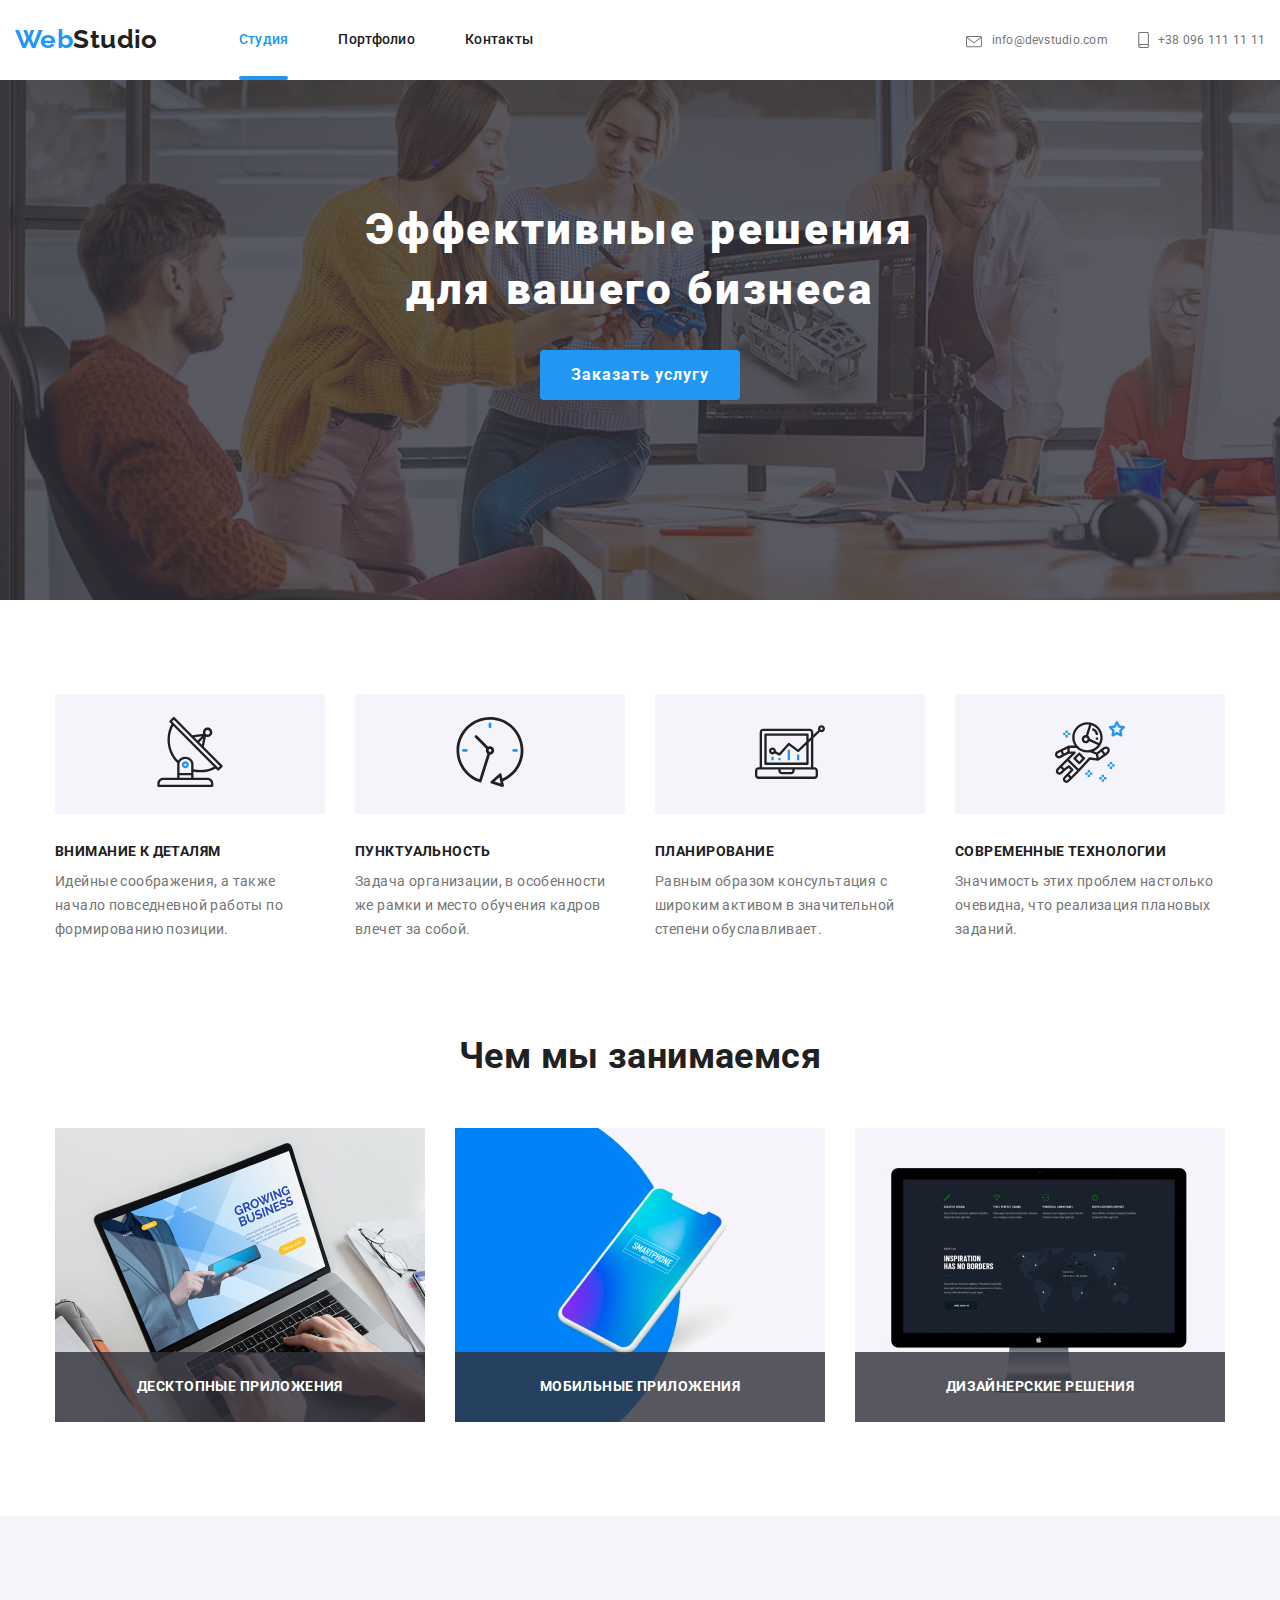
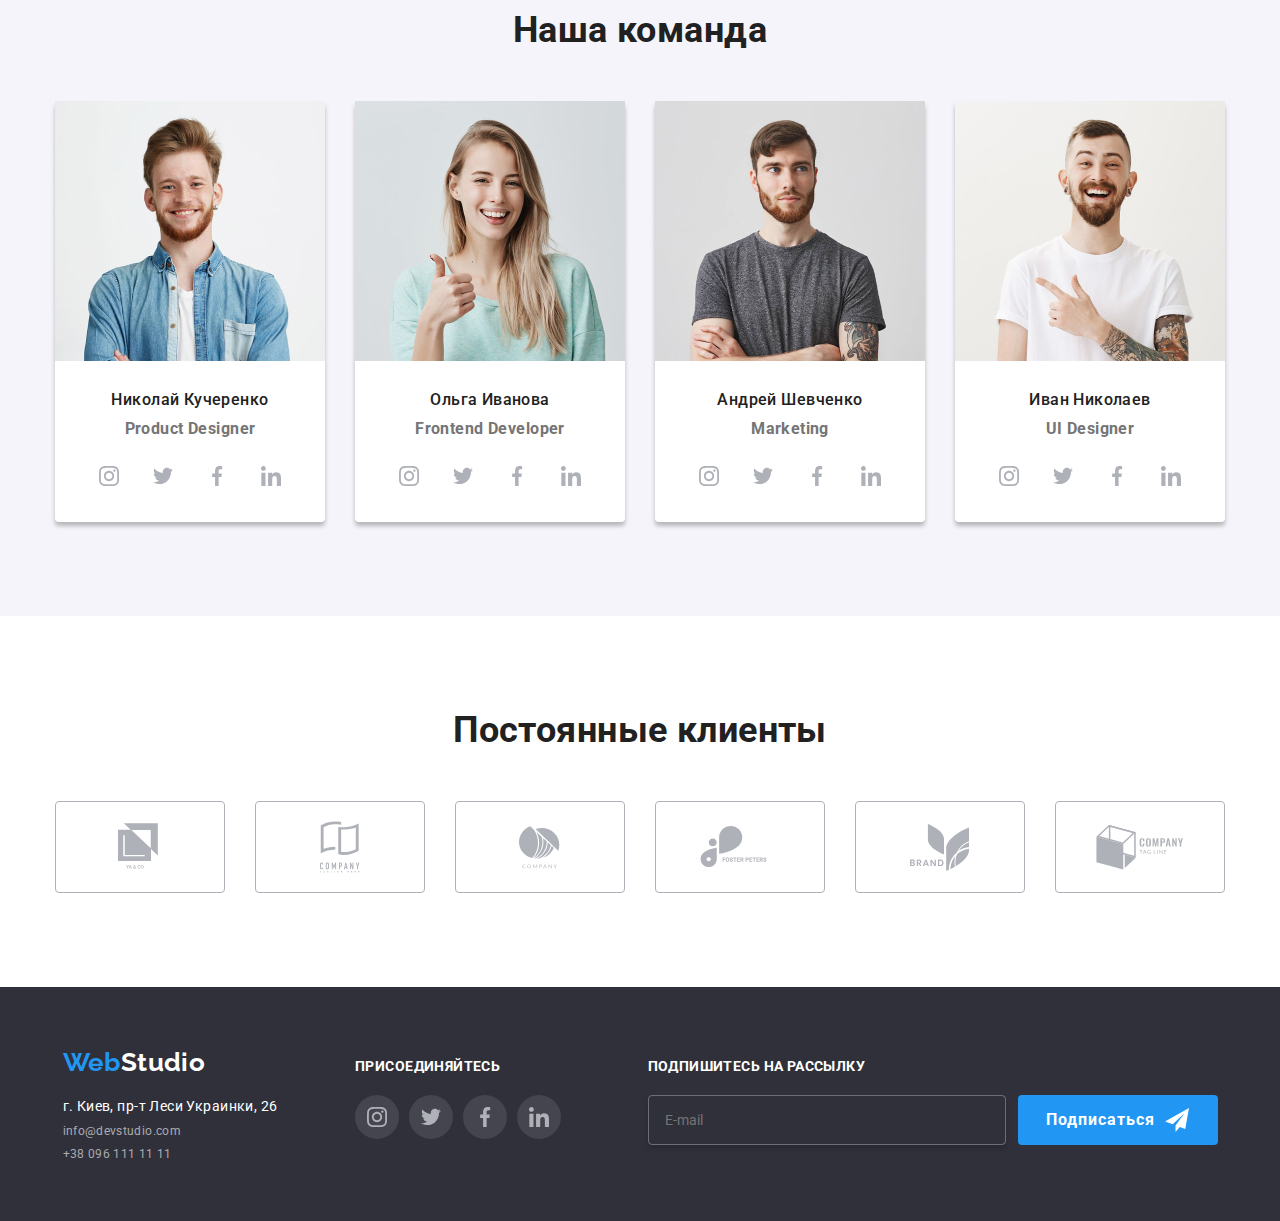
==== commit 83441485: "Адаптировал главную страницу и сделал меню" ====
--- a/index.html
+++ b/index.html
@@ -18,40 +18,49 @@
     <!-- Шапка страницы -->
     <header class="site-header container">
       <a class="site-logo" href="./" lang="en"><span>Web </span><span class="logo-studio">Studio</span></a>
-      <button class="modal-nav is-open" type="button">
-        <svg class="icon" width="40px" height="40px" aria-label="переключатель мобильного меню">
+      <button class="menu-button is-open" type="button" data-menu-button>
+        <svg
+          class="icon"
+          width="40px"
+          height="40px"
+          aria-expanded="false"
+          aria-controls="menu-container is-open"
+          aria-label="переключатель мобильного меню"
+        >
           <use class="icon-menu" href="./images/sprite-modal.svg#icon-menu-40"></use>
           <use class="icon-cross" href="./images/sprite-modal.svg#icon-close-40"></use>
         </svg>
       </button>
-      <nav class="site-nav">
-        <ul class="list">
-          <li class="item"><a class="link current" href="./index.html">Студия</a></li>
-          <li class="item"><a class="link" href="./portfolio.html">Портфолио</a></li>
-          <li class="item"><a class="link" href="">Контакты</a></li>
-        </ul>
-      </nav>
-      <address class="address-blok-header">
-        <!-- добавляем aria-label <a href="" aria-label=""></a> -->
-        <ul class="address-list">
-          <li class="item">
-            <a class="button-icon icon-mail" href="mailto:info@devstudio.com" aria-label="иконка конверта">
-              <svg class="icon">
-                <use href="./images/sprite.svg#icon-icon-mail"></use>
-              </svg>
-            </a>
-            <a class="link" href="mailto:info@devstudio.com">info@devstudio.com</a>
-          </li>
-          <li class="item">
-            <a class="button-icon icon-phone" href="tel:+380961111111" aria-label="иконка телефона">
-              <svg class="icon">
-                <use href="./images/sprite.svg#icon-icon-phone"></use>
-              </svg>
-            </a>
-            <a class="link" href="tel:+380961111111">+38 096 111 11 11</a>
-          </li>
-        </ul>
-      </address>
+      <div class="menu-container" id="menu-container" data-menu>
+        <nav class="site-nav">
+          <ul class="list">
+            <li class="item"><a class="link current studio" href="./index.html">Студия</a></li>
+            <li class="item"><a class="link" href="./portfolio.html">Портфолио</a></li>
+            <li class="item"><a class="link" href="">Контакты</a></li>
+          </ul>
+        </nav>
+        <address class="address-blok-header">
+          <!-- добавляем aria-label <a href="" aria-label=""></a> -->
+          <ul class="address-list">
+            <li class="item">
+              <a class="button-icon icon-mail" href="mailto:info@devstudio.com" aria-label="иконка конверта">
+                <svg class="icon">
+                  <use href="./images/sprite.svg#icon-icon-mail"></use>
+                </svg>
+              </a>
+              <a class="link" href="mailto:info@devstudio.com">info@devstudio.com</a>
+            </li>
+            <li class="item">
+              <a class="button-icon icon-phone" href="tel:+380961111111" aria-label="иконка телефона">
+                <svg class="icon">
+                  <use href="./images/sprite.svg#icon-icon-phone"></use>
+                </svg>
+              </a>
+              <a class="link" href="tel:+380961111111">+38 096 111 11 11</a>
+            </li>
+          </ul>
+        </address>
+      </div>
     </header>
     <!-- уникальний контент -->
     <main>
@@ -434,6 +443,7 @@
       <!-- Исправление дизайнера закоментировал -->
       <!-- <div class="copyright container"><p>2020 | Developed by GoIT Students</p></div> -->
     </footer>
+    <script src="./js/menu.js"></script>
     <script src="./js/modal.js"></script>
   </body>
 </html>
--- a/css/main.min.css
+++ b/css/main.min.css
@@ -1,2 +1,2 @@
-html{-webkit-box-sizing:border-box;box-sizing:border-box}*,*::before,*::after{-webkit-box-sizing:inherit;box-sizing:inherit}*:hover,:focus,:focus-within{-webkit-transition:all 250ms cubic-bezier(0.4, 0, 0.2, 1);transition:all 250ms cubic-bezier(0.4, 0, 0.2, 1)}body{margin:0;padding:0;background-color:#fff;color:#757575;font-family:'Roboto', sans-serif;font-weight:400;font-size:14px;line-height:1.19;letter-spacing:.03em}img{display:block;max-width:100%;height:auto}h1,h2,h3,h4,h5,h6{margin:0}ul{margin:0;padding:0;list-style:none}p{margin:0}a{text-decoration:none;font-style:normal;color:inherit;font-family:inherit}.position-relative{position:relative}.appearance{appearance:none;-webkit-appearance:none;-moz-appearance:none}.is-hidden{position:absolute;width:1px;height:1px;margin:-1px;border:0;padding:0;clip:rect(0 0 0 0);overflow:hidden}.container{margin-left:auto;margin-right:auto;padding-left:15px;padding-right:15px;display:-webkit-box;display:-ms-flexbox;display:flex;width:480px}@media screen and (max-width: 767px){.container{-webkit-box-orient:vertical;-webkit-box-direction:normal;-ms-flex-direction:column;flex-direction:column}}@media screen and (min-width: 768px){.container{width:768px}}@media screen and (min-width: 1200px){.container{width:1200px}}.title{color:#212121}.button-icon{padding:0;margin:0;border:none}.section .on-dark{color:#fff}.title-section{font-weight:bold;font-size:36px;line-height:1.16;color:#212121}.title{font-weight:bold;font-size:14px;line-height:1.14;color:#212121}.text{line-height:1.71;color:#757575}.site-logo{display:-webkit-box;display:-ms-flexbox;display:flex;font-family:'Raleway', sans-serif;font-style:normal;font-weight:bold;font-size:26px;color:#2196f3}.site-header .site-logo{margin-top:24px;margin-bottom:25px}.logo-studio{color:#212121}.footer .logo-studio{color:#fff}.address-blok-header{margin-left:auto}@media screen and (max-width: 767px){.address-blok-header{position:absolute}}.address-blok-header .item{display:-webkit-box;display:-ms-flexbox;display:flex}.address-blok-header .item:hover .icon,.address-blok-header .item:focus-within .icon{fill:#2196f3}.address-blok-header .item:hover .link{color:#2196f3}.address-blok-header .button-icon{margin-right:10px}.address-blok-header .button-icon.icon-mail{width:16px;height:11.2px;fill:#757575}.address-blok-header .button-icon.icon-phone{width:10px;height:15px;fill:#757575}.address-blok-header .button-icon.icon-phone .icon{width:11px}.address-blok-header .icon{background-position:center;background-size:contain;height:16px;width:16px;-webkit-transition:fill 250ms cubic-bezier(0.4, 0, 0.2, 1);transition:fill 250ms cubic-bezier(0.4, 0, 0.2, 1)}.site-header .address-list{display:-webkit-box;display:-ms-flexbox;display:flex;-webkit-box-orient:vertical;-webkit-box-direction:normal;-ms-flex-direction:column;flex-direction:column}@media screen and (min-width: 1200px){.site-header .address-list{-webkit-box-orient:horizontal;-webkit-box-direction:normal;-ms-flex-direction:row;flex-direction:row}}@media screen and (min-width: 1200px){.address-list .item+.item{margin-left:30px}}.address-list .link{line-height:1.14;letter-spacing:0.02em}.footer .address-blok{display:-webkit-box;display:-ms-flexbox;display:flex;-webkit-box-orient:vertical;-webkit-box-direction:normal;-ms-flex-direction:column;flex-direction:column}@media screen and (max-width: 1199px){.footer .address-blok{-webkit-box-align:center;-ms-flex-align:center;align-items:center}}.footer .address-list{display:-webkit-box;display:-ms-flexbox;display:flex;-webkit-box-orient:vertical;-webkit-box-direction:normal;-ms-flex-direction:column;flex-direction:column;margin-top:20px;text-align:center}@media screen and (min-width: 1200px){.footer .address-list{-webkit-box-align:start;-ms-flex-align:start;align-items:flex-start}}.footer .address-list .link{margin-top:9px;line-height:1.17;letter-spacing:.03em;color:rgba(255,255,255,0.6)}.footer .address-list .map{line-height:1.17;letter-spacing:.03em;color:#fff;font-style:normal}.list-social{margin-top:20px;display:-webkit-box;display:-ms-flexbox;display:flex}.item-social{width:44px;height:44px}.item-social+.item-social{margin-left:10px}.item-social .button-icon{display:-webkit-inline-box;display:-ms-inline-flexbox;display:inline-flex;width:100%;height:100%}.item-social .icon{width:44px;height:44px;border-radius:50px;fill:#afb1b8;-webkit-transition:background-color 250ms cubic-bezier(0.4, 0, 0.2, 1),fill 250ms cubic-bezier(0.4, 0, 0.2, 1);transition:background-color 250ms cubic-bezier(0.4, 0, 0.2, 1),fill 250ms cubic-bezier(0.4, 0, 0.2, 1)}.item-social .icon:hover,.item-social:focus-within .icon{background-color:#2196f3;fill:#fff}.dark-icon{border-radius:50px;fill:text-white;background-color:rgba(255,255,255,0.1)}.button{display:-webkit-inline-box;display:-ms-inline-flexbox;display:inline-flex;-webkit-box-align:center;-ms-flex-align:center;align-items:center;-webkit-box-pack:center;-ms-flex-pack:center;justify-content:center;padding-top:10px;padding-bottom:10px;min-width:200px;font-weight:bold;font-size:16px;line-height:1.87;letter-spacing:0.06em;background:#2196f3;color:#fff;border-radius:4px;border:none;outline:#188ce8}.button:hover,.button:focus{background-color:#188ce8}.modal-nav{border:none;background-color:transparent}@media screen and (min-width: 768px){.modal-nav{display:none}}.modal-nav .icon-cross{display:none}.modal-nav.is-open .icon-cross{display:block}.site-header{position:relative;-webkit-box-orient:horizontal;-webkit-box-direction:normal;-ms-flex-direction:row;flex-direction:row;-webkit-box-align:center;-ms-flex-align:center;align-items:center;-webkit-box-pack:justify;-ms-flex-pack:justify;justify-content:space-between}.site-header .item:hover,.site-header .item:focus-within{color:#2196f3}.site-nav{display:-webkit-box;display:-ms-flexbox;display:flex}@media screen and (max-width: 767px){.site-nav{position:absolute}}.site-nav>.list{display:-webkit-box;display:-ms-flexbox;display:flex;margin-left:85px;-webkit-box-align:center;-ms-flex-align:center;align-items:center;font-weight:500;line-height:1.14;letter-spacing:0.02em;color:#212121}.site-nav .item+.item{margin-left:50px}.site-nav .link{-webkit-transition:color 250ms cubic-bezier(0.4, 0, 0.2, 1);transition:color 250ms cubic-bezier(0.4, 0, 0.2, 1)}.site-nav .link.current{position:relative;color:#2196f3}.site-nav .link.current::after{content:'';display:block;margin-top:28px;position:absolute;width:100%;height:4px;background:#2196f3;border-radius:2px}.hero-section{background-color:rgba(47,48,58,0.8)}.hero-section.overlay{max-width:1600px;height:600px;margin-right:auto;margin-left:auto;background-image:-webkit-gradient(linear, left top, left bottom, from(rgba(47,48,58,0.8)), to(rgba(47,48,58,0.8))),url("../images/Header-img.jpg");background-image:linear-gradient(rgba(47,48,58,0.8), rgba(47,48,58,0.8)),url("../images/Header-img.jpg")}.hero-section .container{-webkit-box-orient:vertical;-webkit-box-direction:normal;-ms-flex-direction:column;flex-direction:column;-webkit-box-align:center;-ms-flex-align:center;align-items:center;padding-top:200px;padding-bottom:200px}.hero-section .title{text-align:center;margin-bottom:30px;font-weight:900;font-size:44px;line-height:1.36;letter-spacing:0.06em;color:#fff}.feature{padding-top:60px;padding-bottom:60px}@media screen and (min-width: 1200px){.feature{padding-top:94px;padding-bottom:0}}@media screen and (min-width: 768px){.feature .list{display:-webkit-box;display:-ms-flexbox;display:flex;-ms-flex-wrap:wrap;flex-wrap:wrap}}@media screen and (min-width: 1200px){.feature .list{-ms-flex-wrap:nowrap;flex-wrap:nowrap}}.feature .item{width:100%}@media screen and (min-width: 768px){.feature .item{-ms-flex-preferred-size:calc(50% - 15px);flex-basis:calc(50% - 15px)}}@media screen and (min-width: 768px) and (max-width: 1199px){.feature .item:nth-child(2n){margin-left:30px}}@media screen and (min-width: 1200px){.feature .item{-ms-flex-preferred-size:calc((100% - 90px) / 4);flex-basis:calc((100% - 90px) / 4)}}.feature .item+.item{margin-top:30px}@media screen and (min-width: 768px){.feature .item+.item:nth-child(-n+2){margin-top:0}}@media screen and (min-width: 1200px){.feature .item+.item{margin-top:0;margin-left:30px}}.feature .icon{height:70px;width:70px}.feature .button-icon{height:120px;width:100%;background-color:#f5f4fa;border-radius:4px}.feature .title{text-align:center;margin-top:30px}@media screen and (min-width: 768px){.feature .title{text-align:left}}.feature .text{margin-top:10px}.activity{display:-webkit-box;display:-ms-flexbox;display:flex;-webkit-box-orient:vertical;-webkit-box-direction:normal;-ms-flex-direction:column;flex-direction:column;padding-top:94px;padding-bottom:94px}@media screen and (max-width: 1199px){.activity{display:none}}.activity .title-section{-ms-flex-item-align:center;-ms-grid-row-align:center;align-self:center;margin-bottom:50px}.activity .list{display:-webkit-box;display:-ms-flexbox;display:flex;-webkit-box-orient:horizontal;-webkit-box-direction:normal;-ms-flex-direction:row;flex-direction:row;-webkit-box-pack:justify;-ms-flex-pack:justify;justify-content:space-between}.activity .item{position:relative}.activity .item+.item{margin-left:30px}.activity .title.on-dark{position:absolute;bottom:0;width:100%;padding:27px;text-align:center;background-color:rgba(47,48,58,0.8)}.shadow{background-color:#f5f4fa}.our-team{padding-top:60px;padding-bottom:60px;-webkit-box-orient:vertical;-webkit-box-direction:normal;-ms-flex-direction:column;flex-direction:column}@media screen and (min-width: 1200px){.our-team{padding-top:94px;padding-bottom:94px}}.our-team .title-section{text-align:center}.our-team .list-team{display:-webkit-box;display:-ms-flexbox;display:flex;-webkit-box-orient:vertical;-webkit-box-direction:normal;-ms-flex-direction:column;flex-direction:column;margin-top:30px}@media screen and (min-width: 768px){.our-team .list-team{-webkit-box-orient:horizontal;-webkit-box-direction:normal;-ms-flex-direction:row;flex-direction:row;-webkit-box-pack:justify;-ms-flex-pack:justify;justify-content:space-between}}@media screen and (min-width: 768px) and (max-width: 1199px){.our-team .list-team{-ms-flex-wrap:wrap;flex-wrap:wrap}}@media screen and (min-width: 1200px){.our-team .list-team{margin-top:50px}}.our-team .item+.item{margin-top:30px}@media screen and (min-width: 768px){.our-team .item+.item:nth-child(-n+2){margin-top:0}}@media screen and (min-width: 1200px){.our-team .item+.item{margin-top:0;margin-left:30px}}.our-team .item{display:-webkit-box;display:-ms-flexbox;display:flex;-webkit-box-orient:vertical;-webkit-box-direction:normal;-ms-flex-direction:column;flex-direction:column;-webkit-box-align:center;-ms-flex-align:center;align-items:center;padding-bottom:24px;background-color:#fff;-webkit-box-shadow:0px 4px 4px rgba(0,0,0,0.25);box-shadow:0px 4px 4px rgba(0,0,0,0.25);border-radius:4px}@media screen and (min-width: 768px) and (max-width: 1199px){.our-team .item{-ms-flex-preferred-size:calc((100% - 30px) / 2);flex-basis:calc((100% - 30px) / 2)}}.our-team .title.name{margin-top:30px}.our-team .title.work{margin-top:10px}.our-team .list-social{margin-top:16px}.our-team .name{font-weight:500;font-size:16px}.our-team .work{font-size:16px;color:#757575}.clients{display:-webkit-box;display:-ms-flexbox;display:flex;-webkit-box-orient:vertical;-webkit-box-direction:normal;-ms-flex-direction:column;flex-direction:column;padding-top:60px;padding-bottom:60px}@media screen and (min-width: 1200px){.clients{padding-top:94px;padding-bottom:94px}}.clients .title-section{-ms-flex-item-align:center;-ms-grid-row-align:center;align-self:center;margin-bottom:50px}.clients .list{display:-webkit-box;display:-ms-flexbox;display:flex;-ms-flex-wrap:wrap;flex-wrap:wrap}@media screen and (min-width: 1200px){.clients .list{-ms-flex-wrap:nowrap;flex-wrap:nowrap}}.clients .item+.item{margin-left:30px;margin-top:30px}@media screen and (max-width: 767px){.clients .item+.item:nth-child(2n+1){margin-left:0}.clients .item+.item:nth-child(-n+2){margin-top:0}}@media screen and (min-width: 768px) and (max-width: 1199px){.clients .item+.item:nth-child(-n+3){margin-top:0}.clients .item+.item:nth-child(4n){margin-left:0}}@media screen and (min-width: 1200px){.clients .item+.item{margin-top:0}}.clients .item{border:1px solid #afb1b8;border-radius:4px;fill:#afb1b8;-webkit-transition:fill 250ms cubic-bezier(0.4, 0, 0.2, 1);transition:fill 250ms cubic-bezier(0.4, 0, 0.2, 1);-webkit-transition:border 250ms cubic-bezier(0.4, 0, 0.2, 1);transition:border 250ms cubic-bezier(0.4, 0, 0.2, 1);width:calc((100% - 30px) / 2)}@media screen and (min-width: 768px){.clients .item{width:calc((100% - 30px * 2) / 3)}}@media screen and (min-width: 1200px){.clients .item{width:calc((100% - 30px * 5) / 6)}}.clients .item:hover,.clients .item:focus-within{border-color:#2196f3;fill:#2196f3}.clients .button-icon{display:-webkit-box;display:-ms-flexbox;display:flex;-webkit-box-pack:center;-ms-flex-pack:center;justify-content:center;-webkit-box-align:center;-ms-flex-align:center;align-items:center;height:90px;fill:inherit}.clients .icon.klient1{width:44px;height:49px}.clients .icon.klient2{width:40px;height:52px}.clients .icon.klient3{width:41px;height:43px}.clients .icon.klient4{width:80px;height:42px}.clients .icon.klient5{width:59px;height:47px}.clients .icon.klient6{width:88px;height:45px}.modal{display:-webkit-box;display:-ms-flexbox;display:flex;margin-left:auto;margin-right:auto;-webkit-box-pack:center;-ms-flex-pack:center;justify-content:center;-webkit-box-align:center;-ms-flex-align:center;align-items:center;position:fixed;top:0;left:0;right:0;width:100%;height:100%;-webkit-transition:all 250ms cubic-bezier(0.4, 0, 0.2, 1);transition:all 250ms cubic-bezier(0.4, 0, 0.2, 1);background:rgba(0,0,0,0.2)}.modal .form-blank{padding:40px;display:-webkit-box;display:-ms-flexbox;display:flex;-webkit-box-orient:vertical;-webkit-box-direction:normal;-ms-flex-direction:column;flex-direction:column;position:absolute;background:#ffffff;-webkit-box-shadow:0px 2px 1px rgba(0,0,0,0.2),0px 1px 1px rgba(0,0,0,0.14),0px 1px 3px rgba(0,0,0,0.12);box-shadow:0px 2px 1px rgba(0,0,0,0.2),0px 1px 1px rgba(0,0,0,0.14),0px 1px 3px rgba(0,0,0,0.12);border-radius:4px}.modal .field{padding-top:12px;padding-right:16px;padding-bottom:12px;padding-left:42px;width:100%;border:solid 1px;border-color:rgba(33,33,33,0.2);border-radius:4px;-webkit-transition:border-color 250ms cubic-bezier(0.4, 0, 0.2, 1);transition:border-color 250ms cubic-bezier(0.4, 0, 0.2, 1);outline:none}.modal .commentary{resize:none}.modal .text-field{position:absolute;top:50%;left:42px;-webkit-transform:translateY(-50%);transform:translateY(-50%);-webkit-transition:color 250ms cubic-bezier(0.4, 0, 0.2, 1);transition:color 250ms cubic-bezier(0.4, 0, 0.2, 1);-webkit-transition:-webkit-transform 250ms cubic-bezier(0.4, 0, 0.2, 1);transition:-webkit-transform 250ms cubic-bezier(0.4, 0, 0.2, 1);transition:transform 250ms cubic-bezier(0.4, 0, 0.2, 1);transition:transform 250ms cubic-bezier(0.4, 0, 0.2, 1), -webkit-transform 250ms cubic-bezier(0.4, 0, 0.2, 1);line-height:1.14;letter-spacing:0.01em}.modal .text-commentary{position:absolute;top:12px;left:16px;-webkit-transition:color 250ms cubic-bezier(0.4, 0, 0.2, 1);transition:color 250ms cubic-bezier(0.4, 0, 0.2, 1);-webkit-transition:-webkit-transform 250ms cubic-bezier(0.4, 0, 0.2, 1);transition:-webkit-transform 250ms cubic-bezier(0.4, 0, 0.2, 1);transition:transform 250ms cubic-bezier(0.4, 0, 0.2, 1);transition:transform 250ms cubic-bezier(0.4, 0, 0.2, 1), -webkit-transform 250ms cubic-bezier(0.4, 0, 0.2, 1)}.modal .title{font-size:20px;line-height:23px}.modal .title+.label{margin-top:30px}.modal .label{position:relative}.modal .label:hover .icon,.modal .label:focus-within .icon{fill:#2196f3}.modal .label:hover .text-field,.modal .label:focus-within .text-field{-webkit-transform:translate(-24px, -38px);transform:translate(-24px, -38px);color:#2196f3}.modal .label:hover .text-commentary,.modal .label:focus-within .text-commentary{-webkit-transform:translate(0px, -30px);transform:translate(0px, -30px);color:#2196f3}.modal .label:hover .field,.modal .label:focus-within .field{border-color:#2196f3}.modal .label+.label{margin-top:28px}.modal .label .icon{width:18px;height:18px;position:absolute;top:50%;left:16px;-webkit-transform:translateY(-50%);transform:translateY(-50%);-webkit-transition:fill 250ms cubic-bezier(0.4, 0, 0.2, 1);transition:fill 250ms cubic-bezier(0.4, 0, 0.2, 1)}.modal .label-policy{position:relative;display:-webkit-box;display:-ms-flexbox;display:flex;-ms-flex-pack:distribute;justify-content:space-around;margin-top:20px}.modal .label-policy:focus-within .icon-checkbox{border-color:#2196f3}.modal .label-policy .link{color:#2196f3}.modal .text-policy{line-height:1.71}.modal .icon-checkbox{position:absolute;left:2px;-webkit-transform:translateY(3px);transform:translateY(3px);-webkit-transition:background-color 250ms cubic-bezier(0.4, 0, 0.2, 1);transition:background-color 250ms cubic-bezier(0.4, 0, 0.2, 1);-webkit-transition:border-color 250ms cubic-bezier(0.4, 0, 0.2, 1);transition:border-color 250ms cubic-bezier(0.4, 0, 0.2, 1);cursor:pointer;width:16px;height:16px;background-size:contain;background-color:#fff;border:2px solid #212121;border-radius:4px}.modal .checkbox:checked ~ .icon-checkbox{background-color:#2196f3;border-color:#2196f3}.modal .button{margin-top:30px;margin-left:auto;margin-right:auto;height:50px;border:none}.modal .button:hover,.modal .button:focus{background-color:#188ce8}.modal .data-modal-close{width:30px;height:30px;background-size:contain;position:absolute;right:8px;top:8px;background-color:#fff;margin:0;padding:0;border-width:0;outline-color:rgba(0,0,0,0)}.modal .data-modal-close:hover .icon,.modal .data-modal-close:focus-within .icon{fill:#2196f3}.modal .data-modal-close .icon{height:30px;width:30px;border-radius:100%;border:solid 1px rgba(0,0,0,0.1);-webkit-transition:fill 250ms cubic-bezier(0.4, 0, 0.2, 1);transition:fill 250ms cubic-bezier(0.4, 0, 0.2, 1)}.main-portfolio{padding-top:94px;padding-bottom:94px}.head-filter{display:-webkit-box;display:-ms-flexbox;display:flex;-webkit-box-pack:center;-ms-flex-pack:center;justify-content:center;margin-bottom:34px}.head-filter .filter{display:-webkit-box;display:-ms-flexbox;display:flex;-webkit-box-orient:horizontal;-webkit-box-direction:normal;-ms-flex-direction:row;flex-direction:row}.head-filter .item+.item{margin-left:8px}.head-filter .radio{padding:6px 22px;background:#f5f4fa;font-weight:500;font-size:16px;line-height:1.62;color:#212121;border-radius:4px;border-color:transparent;-webkit-transition:background 250ms cubic-bezier(0.4, 0, 0.2, 1);transition:background 250ms cubic-bezier(0.4, 0, 0.2, 1);-webkit-transition:color 250ms cubic-bezier(0.4, 0, 0.2, 1);transition:color 250ms cubic-bezier(0.4, 0, 0.2, 1)}.head-filter .radio:hover,.head-filter .radio:focus{background:#2196f3;color:#fff;border-color:transparent}.project{display:-webkit-box;display:-ms-flexbox;display:flex}.project .list{display:-webkit-box;display:-ms-flexbox;display:flex;-webkit-box-orient:horizontal;-webkit-box-direction:normal;-ms-flex-direction:row;flex-direction:row;-ms-flex-wrap:wrap;flex-wrap:wrap}.project .item{display:-webkit-box;display:-ms-flexbox;display:flex;width:calc((100% - 60px) / 3)}.project .item:hover .pro.on-dark,.project .item:focus .pro.on-dark{-webkit-transform:translateY(0);transform:translateY(0)}.project .item:hover,.project .item:focus{-webkit-box-sizing:border-box;box-sizing:border-box;-webkit-box-shadow:1px 4px 6px rgba(0,0,0,0.16),0px 4px 4px rgba(0,0,0,0.06),0px 1px 1px rgba(0,0,0,0.12);box-shadow:1px 4px 6px rgba(0,0,0,0.16),0px 4px 4px rgba(0,0,0,0.06),0px 1px 1px rgba(0,0,0,0.12)}.project .item:not(:nth-child(3n+1)){margin-left:30px}.project .item:not(:nth-child(-n+3)){margin-top:30px}.project .pro.on-dark{display:-webkit-box;display:-ms-flexbox;display:flex;padding:63px 24px;position:absolute;top:0;left:0;width:100%;height:100%;-webkit-transform:translateY(105%);transform:translateY(105%);-webkit-transition:-webkit-transform 250ms cubic-bezier(0.4, 0, 0.2, 1);transition:-webkit-transform 250ms cubic-bezier(0.4, 0, 0.2, 1);transition:transform 250ms cubic-bezier(0.4, 0, 0.2, 1);transition:transform 250ms cubic-bezier(0.4, 0, 0.2, 1), -webkit-transform 250ms cubic-bezier(0.4, 0, 0.2, 1);font-size:18px;line-height:1.56;letter-spacing:.03em;background:#2196f3}.project .perimeter{padding-top:20px;padding-right:24px;padding-bottom:20px;padding-left:24px}.project .link{border-right:1px solid #eeeeee;border-bottom:1px solid #eeeeee;border-left:1px solid #eeeeee}.project .overflow-img{display:block;overflow:hidden;position:relative}footer{background-color:#2f303a}.footer{padding-bottom:60px}@media screen and (max-width: 767px){.footer{-webkit-box-orient:vertical;-webkit-box-direction:normal;-ms-flex-direction:column;flex-direction:column}}@media screen and (min-width: 768px){.footer{-ms-flex-wrap:wrap;flex-wrap:wrap;-webkit-box-align:baseline;-ms-flex-align:baseline;align-items:baseline;-ms-flex-pack:distribute;justify-content:space-around}}@media screen and (min-width: 1200px){.footer .item-colomn{-webkit-box-pack:justify;-ms-flex-pack:justify;justify-content:space-between;width:calc((100% - 60px) / 4)}}.footer .block-subscribe{display:-webkit-box;display:-ms-flexbox;display:flex;-webkit-box-orient:vertical;-webkit-box-direction:normal;-ms-flex-direction:column;flex-direction:column}@media screen and (min-width: 1200px){.footer .block-subscribe{width:calc((100% - 30px) / 2);-webkit-box-orient:horizontal;-webkit-box-direction:normal;-ms-flex-direction:row;flex-direction:row}}.footer .section{padding-top:60px}@media screen and (max-width: 1199px){.footer .section{display:-webkit-box;display:-ms-flexbox;display:flex;-webkit-box-orient:vertical;-webkit-box-direction:normal;-ms-flex-direction:column;flex-direction:column;-webkit-box-align:center;-ms-flex-align:center;align-items:center}}.icon.send{width:24px;height:24px;margin-left:10px}.subscribe-title{display:block;margin-bottom:20px;text-align:center}@media screen and (min-width: 1200px){.subscribe-title{text-align:left}}.label-subscribe{display:block;width:100%}.label-subscribe:hover .field-subscribe,.label-subscribe:focus-within .field-subscribe{border-color:#2196f3}@media screen and (min-width: 1200px){.label-subscribe{margin-right:12px}}.field-subscribe{margin-bottom:20px;padding:15px 16px;width:100%;height:50px;color:#757575;background-color:rgba(0,0,0,0);border:1px solid rgba(255,255,255,0.3);-webkit-box-sizing:border-box;box-sizing:border-box;-webkit-box-shadow:0px 4px 4px rgba(0,0,0,0.15);box-shadow:0px 4px 4px rgba(0,0,0,0.15);border-radius:4px;outline:none}@media screen and (max-width: 1199px){.field-subscribe{width:450px}}@media screen and (min-width: 1200px){.field-subscribe{margin-bottom:0}}.block-subscribe .button{-ms-flex-item-align:center;-ms-grid-row-align:center;align-self:center;height:50px}@media screen and (min-width: 1200px){.block-subscribe .button{-ms-flex-item-align:end;align-self:flex-end}}
+html{-webkit-box-sizing:border-box;box-sizing:border-box}*,*::before,*::after{-webkit-box-sizing:inherit;box-sizing:inherit}*:hover,:focus,:focus-within{-webkit-transition:all 250ms cubic-bezier(0.4, 0, 0.2, 1);transition:all 250ms cubic-bezier(0.4, 0, 0.2, 1)}body{margin:0;padding:0;background-color:#fff;color:#757575;font-family:'Roboto', sans-serif;font-weight:400;font-size:14px;line-height:1.19;letter-spacing:.03em}img{display:block;max-width:100%;height:auto}h1,h2,h3,h4,h5,h6{margin:0}ul{margin:0;padding:0;list-style:none}p{margin:0}a{text-decoration:none;font-style:normal;color:inherit;font-family:inherit}.position-relative{position:relative}.appearance{appearance:none;-webkit-appearance:none;-moz-appearance:none}.is-hidden{position:absolute;width:1px;height:1px;margin:-1px;border:0;padding:0;clip:rect(0 0 0 0);overflow:hidden}.container{margin-left:auto;margin-right:auto;padding-left:15px;padding-right:15px;display:-webkit-box;display:-ms-flexbox;display:flex;width:480px}@media screen and (max-width: 767px){.container{-webkit-box-orient:vertical;-webkit-box-direction:normal;-ms-flex-direction:column;flex-direction:column}}@media screen and (min-width: 768px){.container{width:768px}}@media screen and (min-width: 1200px){.container{width:1200px}}.title{color:#212121}.button-icon{padding:0;margin:0;border:none}.section .on-dark{color:#fff}.title-section{font-weight:bold;font-size:36px;line-height:1.16;color:#212121}.title{font-weight:bold;font-size:14px;line-height:1.14;color:#212121}.text{line-height:1.71;color:#757575}.site-logo{display:-webkit-box;display:-ms-flexbox;display:flex;font-family:'Raleway', sans-serif;font-style:normal;font-weight:bold;font-size:26px;color:#2196f3}.site-header .site-logo{margin-top:24px;margin-bottom:25px}.logo-studio{color:#212121}.footer .logo-studio{color:#fff}@media screen and (max-width: 767px){.address-blok-header{margin-top:60px}}@media screen and (min-width: 768px){.address-blok-header{margin-left:auto}}.address-blok-header .item{display:-webkit-box;display:-ms-flexbox;display:flex;-webkit-box-align:center;-ms-flex-align:center;align-items:center}.address-blok-header .item:hover .icon,.address-blok-header .item:focus-within .icon{fill:#2196f3}.address-blok-header .item:hover .link{color:#2196f3}.address-blok-header .button-icon{margin-right:10px}.address-blok-header .button-icon.icon-mail{width:16px;height:11.2px;fill:#757575}.address-blok-header .button-icon.icon-phone{width:10px;height:15px;fill:#757575}.address-blok-header .button-icon.icon-phone .icon{width:11px}.address-blok-header .icon{background-position:center;background-size:contain;height:16px;width:16px;-webkit-transition:fill 250ms cubic-bezier(0.4, 0, 0.2, 1);transition:fill 250ms cubic-bezier(0.4, 0, 0.2, 1)}.site-header .address-list{display:-webkit-box;display:-ms-flexbox;display:flex;-webkit-box-orient:vertical;-webkit-box-direction:normal;-ms-flex-direction:column;flex-direction:column}@media screen and (max-width: 767px){.site-header .address-list{-webkit-box-align:center;-ms-flex-align:center;align-items:center}}@media screen and (min-width: 1200px){.site-header .address-list{-webkit-box-orient:horizontal;-webkit-box-direction:normal;-ms-flex-direction:row;flex-direction:row}}.site-header .address-list .item+.item{margin-top:16px}@media screen and (min-width: 768px){.site-header .address-list .item+.item{margin-top:10px}}@media screen and (min-width: 1200px){.site-header .address-list .item+.item{margin-top:0;margin-left:30px}}.address-list .link{font-size:12px;line-height:1.67;letter-spacing:0.02em}@media screen and (max-width: 767px){.address-list .link{font-size:18px}}.footer .address-blok{display:-webkit-box;display:-ms-flexbox;display:flex;-webkit-box-orient:vertical;-webkit-box-direction:normal;-ms-flex-direction:column;flex-direction:column}@media screen and (max-width: 1199px){.footer .address-blok{-webkit-box-align:center;-ms-flex-align:center;align-items:center}}.footer .address-list{display:-webkit-box;display:-ms-flexbox;display:flex;-webkit-box-orient:vertical;-webkit-box-direction:normal;-ms-flex-direction:column;flex-direction:column;margin-top:20px;text-align:center}@media screen and (min-width: 1200px){.footer .address-list{-webkit-box-align:start;-ms-flex-align:start;align-items:flex-start}}.footer .address-list .link{margin-top:9px;line-height:1.17;letter-spacing:.03em;color:rgba(255,255,255,0.6)}.footer .address-list .map{line-height:1.17;letter-spacing:.03em;color:#fff;font-style:normal}.list-social{margin-top:20px;display:-webkit-box;display:-ms-flexbox;display:flex}.item-social{width:44px;height:44px}.item-social+.item-social{margin-left:10px}.item-social .button-icon{display:-webkit-inline-box;display:-ms-inline-flexbox;display:inline-flex;width:100%;height:100%}.item-social .icon{width:44px;height:44px;border-radius:50px;fill:#afb1b8;-webkit-transition:background-color 250ms cubic-bezier(0.4, 0, 0.2, 1),fill 250ms cubic-bezier(0.4, 0, 0.2, 1);transition:background-color 250ms cubic-bezier(0.4, 0, 0.2, 1),fill 250ms cubic-bezier(0.4, 0, 0.2, 1)}.item-social .icon:hover,.item-social:focus-within .icon{background-color:#2196f3;fill:#fff}.dark-icon{border-radius:50px;fill:text-white;background-color:rgba(255,255,255,0.1)}.button{display:-webkit-inline-box;display:-ms-inline-flexbox;display:inline-flex;-webkit-box-align:center;-ms-flex-align:center;align-items:center;-webkit-box-pack:center;-ms-flex-pack:center;justify-content:center;padding-top:10px;padding-bottom:10px;min-width:200px;font-weight:bold;font-size:16px;line-height:1.87;letter-spacing:0.06em;background:#2196f3;color:#fff;border-radius:4px;border:none;outline:#188ce8}.button:hover,.button:focus{background-color:#188ce8}.site-header{position:fixed;-webkit-box-orient:horizontal;-webkit-box-direction:normal;-ms-flex-direction:row;flex-direction:row;-webkit-box-align:center;-ms-flex-align:center;align-items:center;-webkit-box-pack:justify;-ms-flex-pack:justify;justify-content:space-between;background:#ffffff;width:100%;z-index:1}.site-header .item:hover,.site-header .item:focus-within{color:#2196f3}.site-nav{display:-webkit-box;display:-ms-flexbox;display:flex}.site-nav>.list{display:-webkit-box;display:-ms-flexbox;display:flex;-webkit-box-orient:vertical;-webkit-box-direction:normal;-ms-flex-direction:column;flex-direction:column;font-weight:500;font-size:18px;letter-spacing:0.02em;line-height:1.67;color:#212121}@media screen and (min-width: 768px){.site-nav>.list{-webkit-box-orient:horizontal;-webkit-box-direction:normal;-ms-flex-direction:row;flex-direction:row;-webkit-box-align:center;-ms-flex-align:center;align-items:center;font-size:14px;line-height:1.14}}@media screen and (max-width: 767px){.site-nav .item+.item{margin-top:40px}}@media screen and (min-width: 768px){.site-nav .item+.item{margin-left:50px}}.site-nav .link{-webkit-transition:color 250ms cubic-bezier(0.4, 0, 0.2, 1);transition:color 250ms cubic-bezier(0.4, 0, 0.2, 1)}.site-nav .link.current{position:relative;color:#2196f3}@media screen and (max-width: 767px){.site-nav .link.current.studio::after{-webkit-transform:translateX(30%);transform:translateX(30%)}}.site-nav .link.current::after{content:'';display:block;margin-top:28px;position:absolute;width:100%;height:4px;background:#2196f3;border-radius:2px}@media screen and (max-width: 767px){.site-nav .link.current::after{margin-top:8px}}.menu-button{border:none;background-color:transparent}@media screen and (min-width: 768px){.menu-button{display:none}}.menu-button .icon-cross{display:none}.menu-button.is-open .icon-cross{display:block}.menu-button.is-open .icon-menu{display:none}.menu-button:hover,.menu-button:focus-within{fill:#2196f3}.menu-container{display:-webkit-box;display:-ms-flexbox;display:flex;-webkit-box-orient:horizontal;-webkit-box-direction:normal;-ms-flex-direction:row;flex-direction:row;-webkit-box-pack:justify;-ms-flex-pack:justify;justify-content:space-between;margin-left:81px;width:100%;z-index:1}@media screen and (max-width: 767px){.menu-container{position:absolute;-webkit-box-orient:vertical;-webkit-box-direction:normal;-ms-flex-direction:column;flex-direction:column;-webkit-box-align:center;-ms-flex-align:center;align-items:center;text-align:center;margin-left:0;top:100%;left:0;padding-top:60px;padding-bottom:60px;background:#fff;border-top:1px solid #ececec}.menu-container.is-open{display:none}}.hero-section{background-color:rgba(47,48,58,0.8)}.hero-section.overlay{max-width:1600px;height:600px;margin-right:auto;margin-left:auto;background-image:-webkit-gradient(linear, left top, left bottom, from(rgba(47,48,58,0.8)), to(rgba(47,48,58,0.8))),url("../images/Header-img.jpg");background-image:linear-gradient(rgba(47,48,58,0.8), rgba(47,48,58,0.8)),url("../images/Header-img.jpg")}.hero-section .container{-webkit-box-orient:vertical;-webkit-box-direction:normal;-ms-flex-direction:column;flex-direction:column;-webkit-box-align:center;-ms-flex-align:center;align-items:center;padding-top:200px;padding-bottom:200px}.hero-section .title{text-align:center;margin-bottom:30px;font-weight:900;font-size:44px;line-height:1.36;letter-spacing:0.06em;color:#fff}.feature{padding-top:60px;padding-bottom:60px}@media screen and (min-width: 1200px){.feature{padding-top:94px;padding-bottom:0}}@media screen and (min-width: 768px){.feature .list{display:-webkit-box;display:-ms-flexbox;display:flex;-ms-flex-wrap:wrap;flex-wrap:wrap}}@media screen and (min-width: 1200px){.feature .list{-ms-flex-wrap:nowrap;flex-wrap:nowrap}}.feature .item{width:100%}@media screen and (min-width: 768px){.feature .item{-ms-flex-preferred-size:calc(50% - 15px);flex-basis:calc(50% - 15px)}}@media screen and (min-width: 768px) and (max-width: 1199px){.feature .item:nth-child(2n){margin-left:30px}}@media screen and (min-width: 1200px){.feature .item{-ms-flex-preferred-size:calc((100% - 90px) / 4);flex-basis:calc((100% - 90px) / 4)}}.feature .item+.item{margin-top:30px}@media screen and (min-width: 768px){.feature .item+.item:nth-child(-n+2){margin-top:0}}@media screen and (min-width: 1200px){.feature .item+.item{margin-top:0;margin-left:30px}}.feature .icon{height:70px;width:70px}.feature .button-icon{height:120px;width:100%;background-color:#f5f4fa;border-radius:4px}.feature .title{text-align:center;margin-top:30px}@media screen and (min-width: 768px){.feature .title{text-align:left}}.feature .text{margin-top:10px}.activity{display:-webkit-box;display:-ms-flexbox;display:flex;-webkit-box-orient:vertical;-webkit-box-direction:normal;-ms-flex-direction:column;flex-direction:column;padding-top:94px;padding-bottom:94px}@media screen and (max-width: 1199px){.activity{display:none}}.activity .title-section{-ms-flex-item-align:center;-ms-grid-row-align:center;align-self:center;margin-bottom:50px}.activity .list{display:-webkit-box;display:-ms-flexbox;display:flex;-webkit-box-orient:horizontal;-webkit-box-direction:normal;-ms-flex-direction:row;flex-direction:row;-webkit-box-pack:justify;-ms-flex-pack:justify;justify-content:space-between}.activity .item{position:relative}.activity .item+.item{margin-left:30px}.activity .title.on-dark{position:absolute;bottom:0;width:100%;padding:27px;text-align:center;background-color:rgba(47,48,58,0.8)}.shadow{background-color:#f5f4fa}.our-team{padding-top:60px;padding-bottom:60px;-webkit-box-orient:vertical;-webkit-box-direction:normal;-ms-flex-direction:column;flex-direction:column}@media screen and (min-width: 1200px){.our-team{padding-top:94px;padding-bottom:94px}}.our-team .title-section{text-align:center}.our-team .list-team{display:-webkit-box;display:-ms-flexbox;display:flex;-webkit-box-orient:vertical;-webkit-box-direction:normal;-ms-flex-direction:column;flex-direction:column;margin-top:30px}@media screen and (min-width: 768px){.our-team .list-team{-webkit-box-orient:horizontal;-webkit-box-direction:normal;-ms-flex-direction:row;flex-direction:row;-webkit-box-pack:justify;-ms-flex-pack:justify;justify-content:space-between}}@media screen and (min-width: 768px) and (max-width: 1199px){.our-team .list-team{-ms-flex-wrap:wrap;flex-wrap:wrap}}@media screen and (min-width: 1200px){.our-team .list-team{margin-top:50px}}.our-team .item+.item{margin-top:30px}@media screen and (min-width: 768px){.our-team .item+.item:nth-child(-n+2){margin-top:0}}@media screen and (min-width: 1200px){.our-team .item+.item{margin-top:0;margin-left:30px}}.our-team .item{display:-webkit-box;display:-ms-flexbox;display:flex;-webkit-box-orient:vertical;-webkit-box-direction:normal;-ms-flex-direction:column;flex-direction:column;-webkit-box-align:center;-ms-flex-align:center;align-items:center;padding-bottom:24px;background-color:#fff;-webkit-box-shadow:0px 4px 4px rgba(0,0,0,0.25);box-shadow:0px 4px 4px rgba(0,0,0,0.25);border-radius:4px}@media screen and (min-width: 768px) and (max-width: 1199px){.our-team .item{-ms-flex-preferred-size:calc((100% - 30px) / 2);flex-basis:calc((100% - 30px) / 2)}}.our-team .title.name{margin-top:30px}.our-team .title.work{margin-top:10px}.our-team .list-social{margin-top:16px}.our-team .name{font-weight:500;font-size:16px}.our-team .work{font-size:16px;color:#757575}.clients{display:-webkit-box;display:-ms-flexbox;display:flex;-webkit-box-orient:vertical;-webkit-box-direction:normal;-ms-flex-direction:column;flex-direction:column;padding-top:60px;padding-bottom:60px}@media screen and (min-width: 1200px){.clients{padding-top:94px;padding-bottom:94px}}.clients .title-section{-ms-flex-item-align:center;-ms-grid-row-align:center;align-self:center;margin-bottom:50px}.clients .list{display:-webkit-box;display:-ms-flexbox;display:flex;-ms-flex-wrap:wrap;flex-wrap:wrap}@media screen and (min-width: 1200px){.clients .list{-ms-flex-wrap:nowrap;flex-wrap:nowrap}}.clients .item+.item{margin-left:30px;margin-top:30px}@media screen and (max-width: 767px){.clients .item+.item:nth-child(2n+1){margin-left:0}.clients .item+.item:nth-child(-n+2){margin-top:0}}@media screen and (min-width: 768px) and (max-width: 1199px){.clients .item+.item:nth-child(-n+3){margin-top:0}.clients .item+.item:nth-child(4n){margin-left:0}}@media screen and (min-width: 1200px){.clients .item+.item{margin-top:0}}.clients .item{border:1px solid #afb1b8;border-radius:4px;fill:#afb1b8;-webkit-transition:fill 250ms cubic-bezier(0.4, 0, 0.2, 1);transition:fill 250ms cubic-bezier(0.4, 0, 0.2, 1);-webkit-transition:border 250ms cubic-bezier(0.4, 0, 0.2, 1);transition:border 250ms cubic-bezier(0.4, 0, 0.2, 1);width:calc((100% - 30px) / 2)}@media screen and (min-width: 768px){.clients .item{width:calc((100% - 30px * 2) / 3)}}@media screen and (min-width: 1200px){.clients .item{width:calc((100% - 30px * 5) / 6)}}.clients .item:hover,.clients .item:focus-within{border-color:#2196f3;fill:#2196f3}.clients .button-icon{display:-webkit-box;display:-ms-flexbox;display:flex;-webkit-box-pack:center;-ms-flex-pack:center;justify-content:center;-webkit-box-align:center;-ms-flex-align:center;align-items:center;height:90px;fill:inherit}.clients .icon.klient1{width:44px;height:49px}.clients .icon.klient2{width:40px;height:52px}.clients .icon.klient3{width:41px;height:43px}.clients .icon.klient4{width:80px;height:42px}.clients .icon.klient5{width:59px;height:47px}.clients .icon.klient6{width:88px;height:45px}.modal{display:-webkit-box;display:-ms-flexbox;display:flex;margin-left:auto;margin-right:auto;-webkit-box-pack:center;-ms-flex-pack:center;justify-content:center;-webkit-box-align:center;-ms-flex-align:center;align-items:center;position:fixed;top:0;left:0;right:0;width:100%;height:100%;-webkit-transition:all 250ms cubic-bezier(0.4, 0, 0.2, 1);transition:all 250ms cubic-bezier(0.4, 0, 0.2, 1);background:rgba(0,0,0,0.2)}.modal .form-blank{padding:40px;display:-webkit-box;display:-ms-flexbox;display:flex;-webkit-box-orient:vertical;-webkit-box-direction:normal;-ms-flex-direction:column;flex-direction:column;position:absolute;background:#ffffff;-webkit-box-shadow:0px 2px 1px rgba(0,0,0,0.2),0px 1px 1px rgba(0,0,0,0.14),0px 1px 3px rgba(0,0,0,0.12);box-shadow:0px 2px 1px rgba(0,0,0,0.2),0px 1px 1px rgba(0,0,0,0.14),0px 1px 3px rgba(0,0,0,0.12);border-radius:4px}.modal .field{padding-top:12px;padding-right:16px;padding-bottom:12px;padding-left:42px;width:100%;border:solid 1px;border-color:rgba(33,33,33,0.2);border-radius:4px;-webkit-transition:border-color 250ms cubic-bezier(0.4, 0, 0.2, 1);transition:border-color 250ms cubic-bezier(0.4, 0, 0.2, 1);outline:none}.modal .commentary{resize:none}.modal .text-field{position:absolute;top:50%;left:42px;-webkit-transform:translateY(-50%);transform:translateY(-50%);-webkit-transition:color 250ms cubic-bezier(0.4, 0, 0.2, 1);transition:color 250ms cubic-bezier(0.4, 0, 0.2, 1);-webkit-transition:-webkit-transform 250ms cubic-bezier(0.4, 0, 0.2, 1);transition:-webkit-transform 250ms cubic-bezier(0.4, 0, 0.2, 1);transition:transform 250ms cubic-bezier(0.4, 0, 0.2, 1);transition:transform 250ms cubic-bezier(0.4, 0, 0.2, 1), -webkit-transform 250ms cubic-bezier(0.4, 0, 0.2, 1);line-height:1.14;letter-spacing:0.01em}.modal .text-commentary{position:absolute;top:12px;left:16px;-webkit-transition:color 250ms cubic-bezier(0.4, 0, 0.2, 1);transition:color 250ms cubic-bezier(0.4, 0, 0.2, 1);-webkit-transition:-webkit-transform 250ms cubic-bezier(0.4, 0, 0.2, 1);transition:-webkit-transform 250ms cubic-bezier(0.4, 0, 0.2, 1);transition:transform 250ms cubic-bezier(0.4, 0, 0.2, 1);transition:transform 250ms cubic-bezier(0.4, 0, 0.2, 1), -webkit-transform 250ms cubic-bezier(0.4, 0, 0.2, 1)}.modal .title{font-size:20px;line-height:23px}.modal .title+.label{margin-top:30px}.modal .label{position:relative}.modal .label:hover .icon,.modal .label:focus-within .icon{fill:#2196f3}.modal .label:hover .text-field,.modal .label:focus-within .text-field{-webkit-transform:translate(-24px, -38px);transform:translate(-24px, -38px);color:#2196f3}.modal .label:hover .text-commentary,.modal .label:focus-within .text-commentary{-webkit-transform:translate(0px, -30px);transform:translate(0px, -30px);color:#2196f3}.modal .label:hover .field,.modal .label:focus-within .field{border-color:#2196f3}.modal .label+.label{margin-top:28px}.modal .label .icon{width:18px;height:18px;position:absolute;top:50%;left:16px;-webkit-transform:translateY(-50%);transform:translateY(-50%);-webkit-transition:fill 250ms cubic-bezier(0.4, 0, 0.2, 1);transition:fill 250ms cubic-bezier(0.4, 0, 0.2, 1)}.modal .label-policy{position:relative;display:-webkit-box;display:-ms-flexbox;display:flex;-ms-flex-pack:distribute;justify-content:space-around;margin-top:20px}.modal .label-policy:focus-within .icon-checkbox{border-color:#2196f3}.modal .label-policy .link{color:#2196f3}.modal .text-policy{line-height:1.71}.modal .icon-checkbox{position:absolute;left:2px;-webkit-transform:translateY(3px);transform:translateY(3px);-webkit-transition:background-color 250ms cubic-bezier(0.4, 0, 0.2, 1);transition:background-color 250ms cubic-bezier(0.4, 0, 0.2, 1);-webkit-transition:border-color 250ms cubic-bezier(0.4, 0, 0.2, 1);transition:border-color 250ms cubic-bezier(0.4, 0, 0.2, 1);cursor:pointer;width:16px;height:16px;background-size:contain;background-color:#fff;border:2px solid #212121;border-radius:4px}.modal .checkbox:checked ~ .icon-checkbox{background-color:#2196f3;border-color:#2196f3}.modal .button{margin-top:30px;margin-left:auto;margin-right:auto;height:50px;border:none}.modal .button:hover,.modal .button:focus{background-color:#188ce8}.modal .data-modal-close{width:30px;height:30px;background-size:contain;position:absolute;right:8px;top:8px;background-color:#fff;margin:0;padding:0;border-width:0;outline-color:rgba(0,0,0,0)}.modal .data-modal-close:hover .icon,.modal .data-modal-close:focus-within .icon{fill:#2196f3}.modal .data-modal-close .icon{height:30px;width:30px;border-radius:100%;border:solid 1px rgba(0,0,0,0.1);-webkit-transition:fill 250ms cubic-bezier(0.4, 0, 0.2, 1);transition:fill 250ms cubic-bezier(0.4, 0, 0.2, 1)}.main-portfolio{padding-top:94px;padding-bottom:94px}.head-filter{display:-webkit-box;display:-ms-flexbox;display:flex;-webkit-box-pack:center;-ms-flex-pack:center;justify-content:center;margin-bottom:34px}.head-filter .filter{display:-webkit-box;display:-ms-flexbox;display:flex;-webkit-box-orient:horizontal;-webkit-box-direction:normal;-ms-flex-direction:row;flex-direction:row}.head-filter .item+.item{margin-left:8px}.head-filter .radio{padding:6px 22px;background:#f5f4fa;font-weight:500;font-size:16px;line-height:1.62;color:#212121;border-radius:4px;border-color:transparent;-webkit-transition:background 250ms cubic-bezier(0.4, 0, 0.2, 1);transition:background 250ms cubic-bezier(0.4, 0, 0.2, 1);-webkit-transition:color 250ms cubic-bezier(0.4, 0, 0.2, 1);transition:color 250ms cubic-bezier(0.4, 0, 0.2, 1)}.head-filter .radio:hover,.head-filter .radio:focus{background:#2196f3;color:#fff;border-color:transparent}.project{display:-webkit-box;display:-ms-flexbox;display:flex}.project .list{display:-webkit-box;display:-ms-flexbox;display:flex;-webkit-box-orient:horizontal;-webkit-box-direction:normal;-ms-flex-direction:row;flex-direction:row;-ms-flex-wrap:wrap;flex-wrap:wrap}.project .item{display:-webkit-box;display:-ms-flexbox;display:flex;width:calc((100% - 60px) / 3)}.project .item:hover .pro.on-dark,.project .item:focus .pro.on-dark{-webkit-transform:translateY(0);transform:translateY(0)}.project .item:hover,.project .item:focus{-webkit-box-sizing:border-box;box-sizing:border-box;-webkit-box-shadow:1px 4px 6px rgba(0,0,0,0.16),0px 4px 4px rgba(0,0,0,0.06),0px 1px 1px rgba(0,0,0,0.12);box-shadow:1px 4px 6px rgba(0,0,0,0.16),0px 4px 4px rgba(0,0,0,0.06),0px 1px 1px rgba(0,0,0,0.12)}.project .item:not(:nth-child(3n+1)){margin-left:30px}.project .item:not(:nth-child(-n+3)){margin-top:30px}.project .pro.on-dark{display:-webkit-box;display:-ms-flexbox;display:flex;padding:63px 24px;position:absolute;top:0;left:0;width:100%;height:100%;-webkit-transform:translateY(105%);transform:translateY(105%);-webkit-transition:-webkit-transform 250ms cubic-bezier(0.4, 0, 0.2, 1);transition:-webkit-transform 250ms cubic-bezier(0.4, 0, 0.2, 1);transition:transform 250ms cubic-bezier(0.4, 0, 0.2, 1);transition:transform 250ms cubic-bezier(0.4, 0, 0.2, 1), -webkit-transform 250ms cubic-bezier(0.4, 0, 0.2, 1);font-size:18px;line-height:1.56;letter-spacing:.03em;background:#2196f3}.project .perimeter{padding-top:20px;padding-right:24px;padding-bottom:20px;padding-left:24px}.project .link{border-right:1px solid #eeeeee;border-bottom:1px solid #eeeeee;border-left:1px solid #eeeeee}.project .overflow-img{display:block;overflow:hidden;position:relative}footer{background-color:#2f303a}.footer{padding-bottom:60px}@media screen and (max-width: 767px){.footer{-webkit-box-orient:vertical;-webkit-box-direction:normal;-ms-flex-direction:column;flex-direction:column}}@media screen and (min-width: 768px){.footer{-ms-flex-wrap:wrap;flex-wrap:wrap;-webkit-box-align:baseline;-ms-flex-align:baseline;align-items:baseline;-ms-flex-pack:distribute;justify-content:space-around}}@media screen and (min-width: 1200px){.footer .item-colomn{-webkit-box-pack:justify;-ms-flex-pack:justify;justify-content:space-between;width:calc((100% - 60px) / 4)}}.footer .block-subscribe{display:-webkit-box;display:-ms-flexbox;display:flex;-webkit-box-orient:vertical;-webkit-box-direction:normal;-ms-flex-direction:column;flex-direction:column}@media screen and (min-width: 1200px){.footer .block-subscribe{width:calc((100% - 30px) / 2);-webkit-box-orient:horizontal;-webkit-box-direction:normal;-ms-flex-direction:row;flex-direction:row}}.footer .section{padding-top:60px}@media screen and (max-width: 1199px){.footer .section{display:-webkit-box;display:-ms-flexbox;display:flex;-webkit-box-orient:vertical;-webkit-box-direction:normal;-ms-flex-direction:column;flex-direction:column;-webkit-box-align:center;-ms-flex-align:center;align-items:center}}.icon.send{width:24px;height:24px;margin-left:10px}.subscribe-title{display:block;margin-bottom:20px;text-align:center}@media screen and (min-width: 1200px){.subscribe-title{text-align:left}}.label-subscribe{display:block;width:100%}.label-subscribe:hover .field-subscribe,.label-subscribe:focus-within .field-subscribe{border-color:#2196f3}@media screen and (min-width: 1200px){.label-subscribe{margin-right:12px}}.field-subscribe{margin-bottom:20px;padding:15px 16px;width:100%;height:50px;color:#757575;background-color:rgba(0,0,0,0);border:1px solid rgba(255,255,255,0.3);-webkit-box-sizing:border-box;box-sizing:border-box;-webkit-box-shadow:0px 4px 4px rgba(0,0,0,0.15);box-shadow:0px 4px 4px rgba(0,0,0,0.15);border-radius:4px;outline:none}@media screen and (max-width: 1199px){.field-subscribe{width:450px}}@media screen and (min-width: 1200px){.field-subscribe{margin-bottom:0}}.block-subscribe .button{-ms-flex-item-align:center;-ms-grid-row-align:center;align-self:center;height:50px}@media screen and (min-width: 1200px){.block-subscribe .button{-ms-flex-item-align:end;align-self:flex-end}}
 /*# sourceMappingURL=main.min.css.map */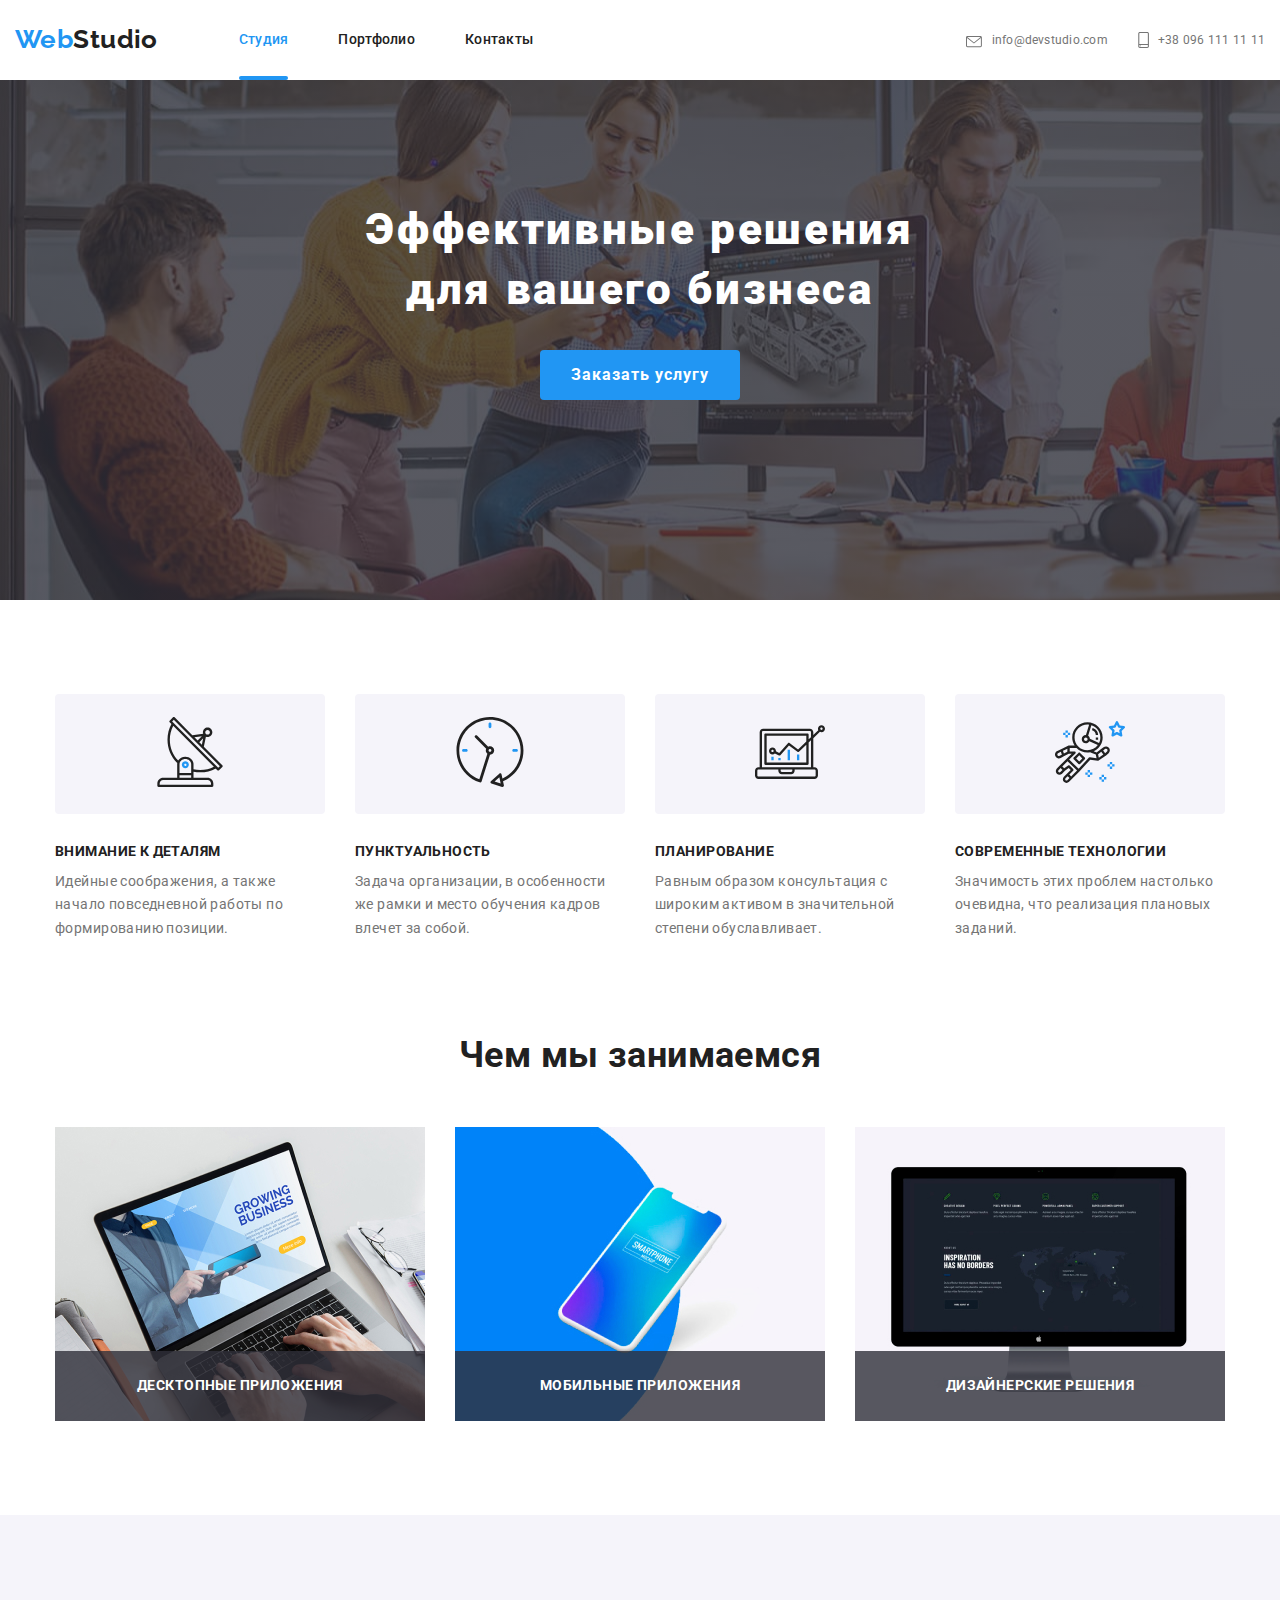
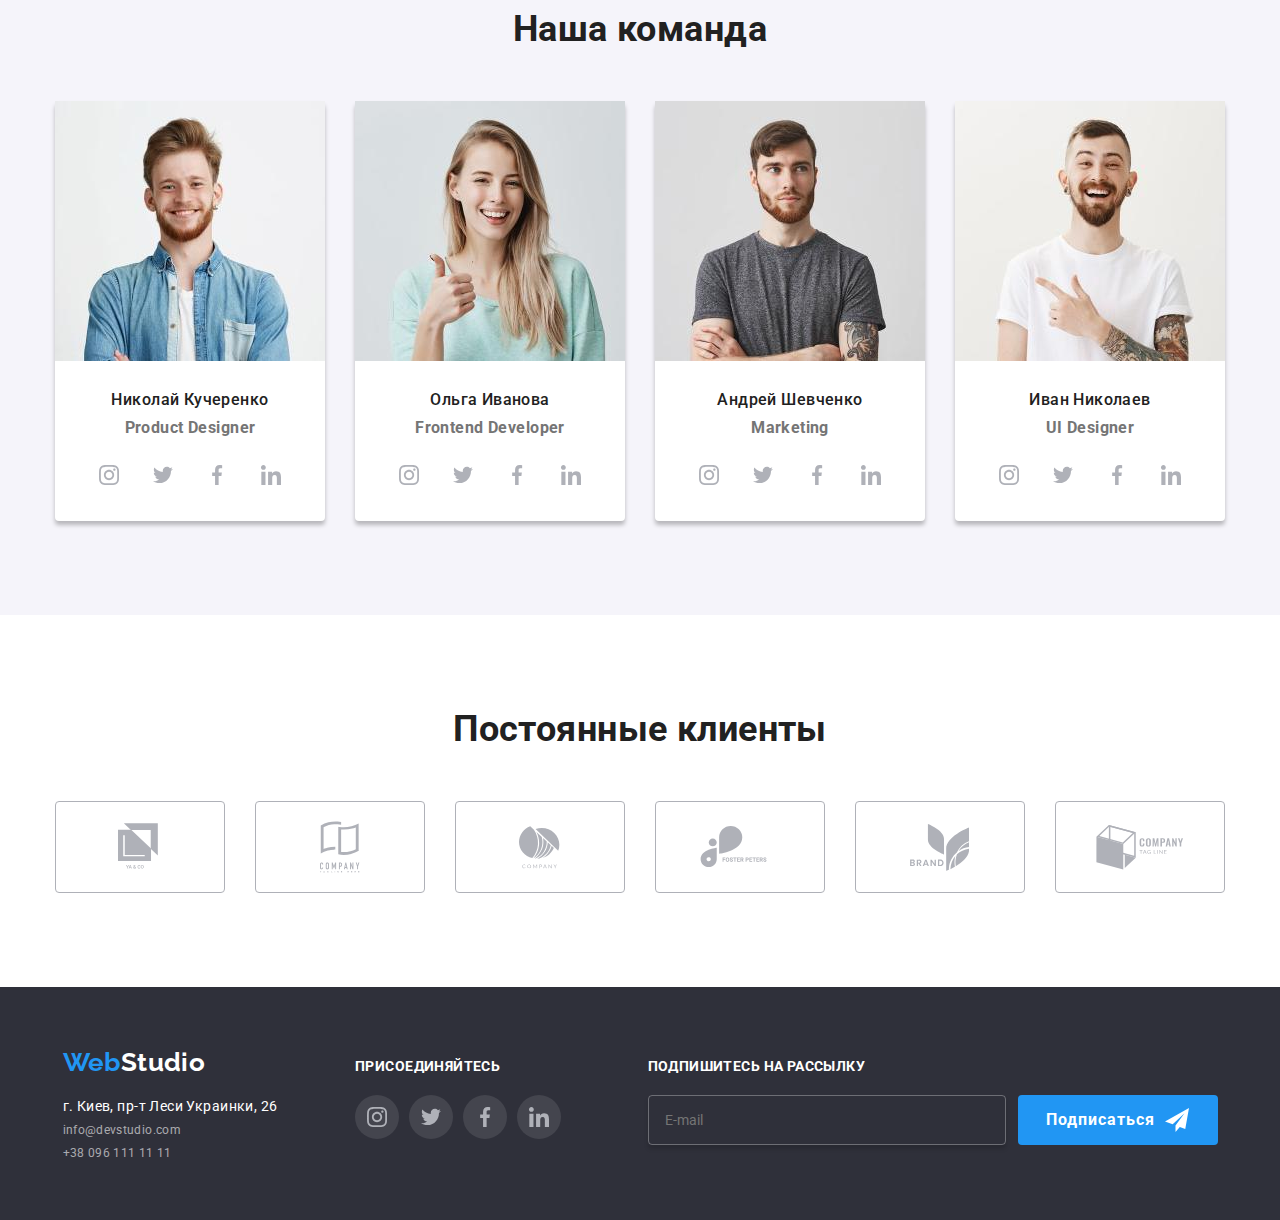
==== commit 65e684a2: "закончил адаптировать картинки команды" ====
--- a/index.html
+++ b/index.html
@@ -18,7 +18,7 @@
     <!-- Шапка страницы -->
     <header class="site-header container">
       <a class="site-logo" href="./" lang="en"><span>Web </span><span class="logo-studio">Studio</span></a>
-      <button class="menu-button is-open" type="button" data-menu-button>
+      <button class="menu-button" type="button" data-menu-button>
         <svg
           class="icon"
           width="40px"
@@ -31,7 +31,7 @@
           <use class="icon-cross" href="./images/sprite-modal.svg#icon-close-40"></use>
         </svg>
       </button>
-      <div class="menu-container" id="menu-container" data-menu>
+      <div class="menu-container is-open" id="menu-container" data-menu>
         <nav class="site-nav">
           <ul class="list">
             <li class="item"><a class="link current studio" href="./index.html">Студия</a></li>
@@ -142,7 +142,19 @@
           <h2 class="title-section">Наша команда</h2>
           <ul class="list-team">
             <li class="item">
-              <img src="./images/foto1.jpg" alt="Фото" width="270" />
+              <picture class="portret" alt="Фото">
+                <source media="(min-width:1200px)" srcset="./images/foto1_270.jpg, ./images/foto1_270@2x.jpg 2x" />
+                <source
+                  media="(min-width: 768px)"
+                  srcset="./images/foto1tablet_354.jpg, ./images/foto1tablet_354@2x.jpg 2x"
+                />
+                <source
+                  media="(max-width: 767px)"
+                  srcset="./images/foto1mobile_450.jpg, ./images/foto1mobile_450@2x.jpg 2x"
+                />
+
+                <img src="./images/foto1_270.jpg" />
+              </picture>
               <h3 class="title name">Николай Кучеренко</h3>
               <p class="title work" lang="en">Product Designer</p>
               <ul class="list-social">
@@ -177,7 +189,19 @@
               </ul>
             </li>
             <li class="item">
-              <img src="./images/foto2.jpg" alt="Фото" width="270" />
+              <picture class="portret" alt="Фото">
+                <source media="(min-width:1200px)" srcset="./images/foto2_270.jpg, ./images/foto2_270@2x.jpg 2x" />
+                <source
+                  media="(min-width: 768px)"
+                  srcset="./images/foto2tablet_354.jpg, ./images/foto2tablet_354@2x.jpg 2x"
+                />
+                <source
+                  media="(max-width: 767px)"
+                  srcset="./images/foto2mobile_450.jpg, ./images/foto2mobile_450@2x.jpg 2x"
+                />
+
+                <img src="./images/foto2_270.jpg" />
+              </picture>
               <h3 class="title name">Ольга Иванова</h3>
               <p class="title work" lang="en">Frontend Developer</p>
               <ul class="list-social">
@@ -212,7 +236,19 @@
               </ul>
             </li>
             <li class="item">
-              <img src="./images/foto3.jpg" alt="Фото" width="270" />
+              <picture class="portret" alt="Фото">
+                <source media="(min-width:1200px)" srcset="./images/foto3_270.jpg, ./images/foto3_270@2x.jpg 2x" />
+                <source
+                  media="(min-width: 768px)"
+                  srcset="./images/foto3tablet_354.jpg, ./images/foto3tablet_354@2x.jpg 2x"
+                />
+                <source
+                  media="(max-width: 767px)"
+                  srcset="./images/foto3mobile_450.jpg, ./images/foto3mobile_450@2x.jpg 2x"
+                />
+
+                <img src="./images/foto3_270.jpg" />
+              </picture>
               <h3 class="title name">Андрей Шевченко</h3>
               <p class="title work" lang="en">Marketing</p>
               <ul class="list-social">
@@ -247,7 +283,19 @@
               </ul>
             </li>
             <li class="item">
-              <img src="./images/foto4.jpg" alt="Фото" width="270" />
+              <picture class="portret" alt="Фото">
+                <source media="(min-width:1200px)" srcset="./images/foto4_270.jpg, ./images/foto4_270@2x.jpg 2x" />
+                <source
+                  media="(min-width: 768px)"
+                  srcset="./images/foto4tablet_354.jpg, ./images/foto4tablet_354@2x.jpg 2x"
+                />
+                <source
+                  media="(max-width: 767px)"
+                  srcset="./images/foto4mobile_450.jpg, ./images/foto4mobile_450@2x.jpg 2x"
+                />
+
+                <img src="./images/foto4_270.jpg" />
+              </picture>
               <h3 class="title name">Иван Николаев</h3>
               <p class="title work" lang="en">UI Designer</p>
               <ul class="list-social">
--- a/css/main.min.css
+++ b/css/main.min.css
@@ -1,2 +1,2 @@
-html{-webkit-box-sizing:border-box;box-sizing:border-box}*,*::before,*::after{-webkit-box-sizing:inherit;box-sizing:inherit}*:hover,:focus,:focus-within{-webkit-transition:all 250ms cubic-bezier(0.4, 0, 0.2, 1);transition:all 250ms cubic-bezier(0.4, 0, 0.2, 1)}body{margin:0;padding:0;background-color:#fff;color:#757575;font-family:'Roboto', sans-serif;font-weight:400;font-size:14px;line-height:1.19;letter-spacing:.03em}img{display:block;max-width:100%;height:auto}h1,h2,h3,h4,h5,h6{margin:0}ul{margin:0;padding:0;list-style:none}p{margin:0}a{text-decoration:none;font-style:normal;color:inherit;font-family:inherit}.position-relative{position:relative}.appearance{appearance:none;-webkit-appearance:none;-moz-appearance:none}.is-hidden{position:absolute;width:1px;height:1px;margin:-1px;border:0;padding:0;clip:rect(0 0 0 0);overflow:hidden}.container{margin-left:auto;margin-right:auto;padding-left:15px;padding-right:15px;display:-webkit-box;display:-ms-flexbox;display:flex;width:480px}@media screen and (max-width: 767px){.container{-webkit-box-orient:vertical;-webkit-box-direction:normal;-ms-flex-direction:column;flex-direction:column}}@media screen and (min-width: 768px){.container{width:768px}}@media screen and (min-width: 1200px){.container{width:1200px}}.title{color:#212121}.button-icon{padding:0;margin:0;border:none}.section .on-dark{color:#fff}.title-section{font-weight:bold;font-size:36px;line-height:1.16;color:#212121}.title{font-weight:bold;font-size:14px;line-height:1.14;color:#212121}.text{line-height:1.71;color:#757575}.site-logo{display:-webkit-box;display:-ms-flexbox;display:flex;font-family:'Raleway', sans-serif;font-style:normal;font-weight:bold;font-size:26px;color:#2196f3}.site-header .site-logo{margin-top:24px;margin-bottom:25px}.logo-studio{color:#212121}.footer .logo-studio{color:#fff}@media screen and (max-width: 767px){.address-blok-header{margin-top:60px}}@media screen and (min-width: 768px){.address-blok-header{margin-left:auto}}.address-blok-header .item{display:-webkit-box;display:-ms-flexbox;display:flex;-webkit-box-align:center;-ms-flex-align:center;align-items:center}.address-blok-header .item:hover .icon,.address-blok-header .item:focus-within .icon{fill:#2196f3}.address-blok-header .item:hover .link{color:#2196f3}.address-blok-header .button-icon{margin-right:10px}.address-blok-header .button-icon.icon-mail{width:16px;height:11.2px;fill:#757575}.address-blok-header .button-icon.icon-phone{width:10px;height:15px;fill:#757575}.address-blok-header .button-icon.icon-phone .icon{width:11px}.address-blok-header .icon{background-position:center;background-size:contain;height:16px;width:16px;-webkit-transition:fill 250ms cubic-bezier(0.4, 0, 0.2, 1);transition:fill 250ms cubic-bezier(0.4, 0, 0.2, 1)}.site-header .address-list{display:-webkit-box;display:-ms-flexbox;display:flex;-webkit-box-orient:vertical;-webkit-box-direction:normal;-ms-flex-direction:column;flex-direction:column}@media screen and (max-width: 767px){.site-header .address-list{-webkit-box-align:center;-ms-flex-align:center;align-items:center}}@media screen and (min-width: 1200px){.site-header .address-list{-webkit-box-orient:horizontal;-webkit-box-direction:normal;-ms-flex-direction:row;flex-direction:row}}.site-header .address-list .item+.item{margin-top:16px}@media screen and (min-width: 768px){.site-header .address-list .item+.item{margin-top:10px}}@media screen and (min-width: 1200px){.site-header .address-list .item+.item{margin-top:0;margin-left:30px}}.address-list .link{font-size:12px;line-height:1.67;letter-spacing:0.02em}@media screen and (max-width: 767px){.address-list .link{font-size:18px}}.footer .address-blok{display:-webkit-box;display:-ms-flexbox;display:flex;-webkit-box-orient:vertical;-webkit-box-direction:normal;-ms-flex-direction:column;flex-direction:column}@media screen and (max-width: 1199px){.footer .address-blok{-webkit-box-align:center;-ms-flex-align:center;align-items:center}}.footer .address-list{display:-webkit-box;display:-ms-flexbox;display:flex;-webkit-box-orient:vertical;-webkit-box-direction:normal;-ms-flex-direction:column;flex-direction:column;margin-top:20px;text-align:center}@media screen and (min-width: 1200px){.footer .address-list{-webkit-box-align:start;-ms-flex-align:start;align-items:flex-start}}.footer .address-list .link{margin-top:9px;line-height:1.17;letter-spacing:.03em;color:rgba(255,255,255,0.6)}.footer .address-list .map{line-height:1.17;letter-spacing:.03em;color:#fff;font-style:normal}.list-social{margin-top:20px;display:-webkit-box;display:-ms-flexbox;display:flex}.item-social{width:44px;height:44px}.item-social+.item-social{margin-left:10px}.item-social .button-icon{display:-webkit-inline-box;display:-ms-inline-flexbox;display:inline-flex;width:100%;height:100%}.item-social .icon{width:44px;height:44px;border-radius:50px;fill:#afb1b8;-webkit-transition:background-color 250ms cubic-bezier(0.4, 0, 0.2, 1),fill 250ms cubic-bezier(0.4, 0, 0.2, 1);transition:background-color 250ms cubic-bezier(0.4, 0, 0.2, 1),fill 250ms cubic-bezier(0.4, 0, 0.2, 1)}.item-social .icon:hover,.item-social:focus-within .icon{background-color:#2196f3;fill:#fff}.dark-icon{border-radius:50px;fill:text-white;background-color:rgba(255,255,255,0.1)}.button{display:-webkit-inline-box;display:-ms-inline-flexbox;display:inline-flex;-webkit-box-align:center;-ms-flex-align:center;align-items:center;-webkit-box-pack:center;-ms-flex-pack:center;justify-content:center;padding-top:10px;padding-bottom:10px;min-width:200px;font-weight:bold;font-size:16px;line-height:1.87;letter-spacing:0.06em;background:#2196f3;color:#fff;border-radius:4px;border:none;outline:#188ce8}.button:hover,.button:focus{background-color:#188ce8}.site-header{position:fixed;-webkit-box-orient:horizontal;-webkit-box-direction:normal;-ms-flex-direction:row;flex-direction:row;-webkit-box-align:center;-ms-flex-align:center;align-items:center;-webkit-box-pack:justify;-ms-flex-pack:justify;justify-content:space-between;background:#ffffff;width:100%;z-index:1}.site-header .item:hover,.site-header .item:focus-within{color:#2196f3}.site-nav{display:-webkit-box;display:-ms-flexbox;display:flex}.site-nav>.list{display:-webkit-box;display:-ms-flexbox;display:flex;-webkit-box-orient:vertical;-webkit-box-direction:normal;-ms-flex-direction:column;flex-direction:column;font-weight:500;font-size:18px;letter-spacing:0.02em;line-height:1.67;color:#212121}@media screen and (min-width: 768px){.site-nav>.list{-webkit-box-orient:horizontal;-webkit-box-direction:normal;-ms-flex-direction:row;flex-direction:row;-webkit-box-align:center;-ms-flex-align:center;align-items:center;font-size:14px;line-height:1.14}}@media screen and (max-width: 767px){.site-nav .item+.item{margin-top:40px}}@media screen and (min-width: 768px){.site-nav .item+.item{margin-left:50px}}.site-nav .link{-webkit-transition:color 250ms cubic-bezier(0.4, 0, 0.2, 1);transition:color 250ms cubic-bezier(0.4, 0, 0.2, 1)}.site-nav .link.current{position:relative;color:#2196f3}@media screen and (max-width: 767px){.site-nav .link.current.studio::after{-webkit-transform:translateX(30%);transform:translateX(30%)}}.site-nav .link.current::after{content:'';display:block;margin-top:28px;position:absolute;width:100%;height:4px;background:#2196f3;border-radius:2px}@media screen and (max-width: 767px){.site-nav .link.current::after{margin-top:8px}}.menu-button{border:none;background-color:transparent}@media screen and (min-width: 768px){.menu-button{display:none}}.menu-button .icon-cross{display:none}.menu-button.is-open .icon-cross{display:block}.menu-button.is-open .icon-menu{display:none}.menu-button:hover,.menu-button:focus-within{fill:#2196f3}.menu-container{display:-webkit-box;display:-ms-flexbox;display:flex;-webkit-box-orient:horizontal;-webkit-box-direction:normal;-ms-flex-direction:row;flex-direction:row;-webkit-box-pack:justify;-ms-flex-pack:justify;justify-content:space-between;margin-left:81px;width:100%;z-index:1}@media screen and (max-width: 767px){.menu-container{position:absolute;-webkit-box-orient:vertical;-webkit-box-direction:normal;-ms-flex-direction:column;flex-direction:column;-webkit-box-align:center;-ms-flex-align:center;align-items:center;text-align:center;margin-left:0;top:100%;left:0;padding-top:60px;padding-bottom:60px;background:#fff;border-top:1px solid #ececec}.menu-container.is-open{display:none}}.hero-section{background-color:rgba(47,48,58,0.8)}.hero-section.overlay{max-width:1600px;height:600px;margin-right:auto;margin-left:auto;background-image:-webkit-gradient(linear, left top, left bottom, from(rgba(47,48,58,0.8)), to(rgba(47,48,58,0.8))),url("../images/Header-img.jpg");background-image:linear-gradient(rgba(47,48,58,0.8), rgba(47,48,58,0.8)),url("../images/Header-img.jpg")}.hero-section .container{-webkit-box-orient:vertical;-webkit-box-direction:normal;-ms-flex-direction:column;flex-direction:column;-webkit-box-align:center;-ms-flex-align:center;align-items:center;padding-top:200px;padding-bottom:200px}.hero-section .title{text-align:center;margin-bottom:30px;font-weight:900;font-size:44px;line-height:1.36;letter-spacing:0.06em;color:#fff}.feature{padding-top:60px;padding-bottom:60px}@media screen and (min-width: 1200px){.feature{padding-top:94px;padding-bottom:0}}@media screen and (min-width: 768px){.feature .list{display:-webkit-box;display:-ms-flexbox;display:flex;-ms-flex-wrap:wrap;flex-wrap:wrap}}@media screen and (min-width: 1200px){.feature .list{-ms-flex-wrap:nowrap;flex-wrap:nowrap}}.feature .item{width:100%}@media screen and (min-width: 768px){.feature .item{-ms-flex-preferred-size:calc(50% - 15px);flex-basis:calc(50% - 15px)}}@media screen and (min-width: 768px) and (max-width: 1199px){.feature .item:nth-child(2n){margin-left:30px}}@media screen and (min-width: 1200px){.feature .item{-ms-flex-preferred-size:calc((100% - 90px) / 4);flex-basis:calc((100% - 90px) / 4)}}.feature .item+.item{margin-top:30px}@media screen and (min-width: 768px){.feature .item+.item:nth-child(-n+2){margin-top:0}}@media screen and (min-width: 1200px){.feature .item+.item{margin-top:0;margin-left:30px}}.feature .icon{height:70px;width:70px}.feature .button-icon{height:120px;width:100%;background-color:#f5f4fa;border-radius:4px}.feature .title{text-align:center;margin-top:30px}@media screen and (min-width: 768px){.feature .title{text-align:left}}.feature .text{margin-top:10px}.activity{display:-webkit-box;display:-ms-flexbox;display:flex;-webkit-box-orient:vertical;-webkit-box-direction:normal;-ms-flex-direction:column;flex-direction:column;padding-top:94px;padding-bottom:94px}@media screen and (max-width: 1199px){.activity{display:none}}.activity .title-section{-ms-flex-item-align:center;-ms-grid-row-align:center;align-self:center;margin-bottom:50px}.activity .list{display:-webkit-box;display:-ms-flexbox;display:flex;-webkit-box-orient:horizontal;-webkit-box-direction:normal;-ms-flex-direction:row;flex-direction:row;-webkit-box-pack:justify;-ms-flex-pack:justify;justify-content:space-between}.activity .item{position:relative}.activity .item+.item{margin-left:30px}.activity .title.on-dark{position:absolute;bottom:0;width:100%;padding:27px;text-align:center;background-color:rgba(47,48,58,0.8)}.shadow{background-color:#f5f4fa}.our-team{padding-top:60px;padding-bottom:60px;-webkit-box-orient:vertical;-webkit-box-direction:normal;-ms-flex-direction:column;flex-direction:column}@media screen and (min-width: 1200px){.our-team{padding-top:94px;padding-bottom:94px}}.our-team .title-section{text-align:center}.our-team .list-team{display:-webkit-box;display:-ms-flexbox;display:flex;-webkit-box-orient:vertical;-webkit-box-direction:normal;-ms-flex-direction:column;flex-direction:column;margin-top:30px}@media screen and (min-width: 768px){.our-team .list-team{-webkit-box-orient:horizontal;-webkit-box-direction:normal;-ms-flex-direction:row;flex-direction:row;-webkit-box-pack:justify;-ms-flex-pack:justify;justify-content:space-between}}@media screen and (min-width: 768px) and (max-width: 1199px){.our-team .list-team{-ms-flex-wrap:wrap;flex-wrap:wrap}}@media screen and (min-width: 1200px){.our-team .list-team{margin-top:50px}}.our-team .item+.item{margin-top:30px}@media screen and (min-width: 768px){.our-team .item+.item:nth-child(-n+2){margin-top:0}}@media screen and (min-width: 1200px){.our-team .item+.item{margin-top:0;margin-left:30px}}.our-team .item{display:-webkit-box;display:-ms-flexbox;display:flex;-webkit-box-orient:vertical;-webkit-box-direction:normal;-ms-flex-direction:column;flex-direction:column;-webkit-box-align:center;-ms-flex-align:center;align-items:center;padding-bottom:24px;background-color:#fff;-webkit-box-shadow:0px 4px 4px rgba(0,0,0,0.25);box-shadow:0px 4px 4px rgba(0,0,0,0.25);border-radius:4px}@media screen and (min-width: 768px) and (max-width: 1199px){.our-team .item{-ms-flex-preferred-size:calc((100% - 30px) / 2);flex-basis:calc((100% - 30px) / 2)}}.our-team .title.name{margin-top:30px}.our-team .title.work{margin-top:10px}.our-team .list-social{margin-top:16px}.our-team .name{font-weight:500;font-size:16px}.our-team .work{font-size:16px;color:#757575}.clients{display:-webkit-box;display:-ms-flexbox;display:flex;-webkit-box-orient:vertical;-webkit-box-direction:normal;-ms-flex-direction:column;flex-direction:column;padding-top:60px;padding-bottom:60px}@media screen and (min-width: 1200px){.clients{padding-top:94px;padding-bottom:94px}}.clients .title-section{-ms-flex-item-align:center;-ms-grid-row-align:center;align-self:center;margin-bottom:50px}.clients .list{display:-webkit-box;display:-ms-flexbox;display:flex;-ms-flex-wrap:wrap;flex-wrap:wrap}@media screen and (min-width: 1200px){.clients .list{-ms-flex-wrap:nowrap;flex-wrap:nowrap}}.clients .item+.item{margin-left:30px;margin-top:30px}@media screen and (max-width: 767px){.clients .item+.item:nth-child(2n+1){margin-left:0}.clients .item+.item:nth-child(-n+2){margin-top:0}}@media screen and (min-width: 768px) and (max-width: 1199px){.clients .item+.item:nth-child(-n+3){margin-top:0}.clients .item+.item:nth-child(4n){margin-left:0}}@media screen and (min-width: 1200px){.clients .item+.item{margin-top:0}}.clients .item{border:1px solid #afb1b8;border-radius:4px;fill:#afb1b8;-webkit-transition:fill 250ms cubic-bezier(0.4, 0, 0.2, 1);transition:fill 250ms cubic-bezier(0.4, 0, 0.2, 1);-webkit-transition:border 250ms cubic-bezier(0.4, 0, 0.2, 1);transition:border 250ms cubic-bezier(0.4, 0, 0.2, 1);width:calc((100% - 30px) / 2)}@media screen and (min-width: 768px){.clients .item{width:calc((100% - 30px * 2) / 3)}}@media screen and (min-width: 1200px){.clients .item{width:calc((100% - 30px * 5) / 6)}}.clients .item:hover,.clients .item:focus-within{border-color:#2196f3;fill:#2196f3}.clients .button-icon{display:-webkit-box;display:-ms-flexbox;display:flex;-webkit-box-pack:center;-ms-flex-pack:center;justify-content:center;-webkit-box-align:center;-ms-flex-align:center;align-items:center;height:90px;fill:inherit}.clients .icon.klient1{width:44px;height:49px}.clients .icon.klient2{width:40px;height:52px}.clients .icon.klient3{width:41px;height:43px}.clients .icon.klient4{width:80px;height:42px}.clients .icon.klient5{width:59px;height:47px}.clients .icon.klient6{width:88px;height:45px}.modal{display:-webkit-box;display:-ms-flexbox;display:flex;margin-left:auto;margin-right:auto;-webkit-box-pack:center;-ms-flex-pack:center;justify-content:center;-webkit-box-align:center;-ms-flex-align:center;align-items:center;position:fixed;top:0;left:0;right:0;width:100%;height:100%;-webkit-transition:all 250ms cubic-bezier(0.4, 0, 0.2, 1);transition:all 250ms cubic-bezier(0.4, 0, 0.2, 1);background:rgba(0,0,0,0.2)}.modal .form-blank{padding:40px;display:-webkit-box;display:-ms-flexbox;display:flex;-webkit-box-orient:vertical;-webkit-box-direction:normal;-ms-flex-direction:column;flex-direction:column;position:absolute;background:#ffffff;-webkit-box-shadow:0px 2px 1px rgba(0,0,0,0.2),0px 1px 1px rgba(0,0,0,0.14),0px 1px 3px rgba(0,0,0,0.12);box-shadow:0px 2px 1px rgba(0,0,0,0.2),0px 1px 1px rgba(0,0,0,0.14),0px 1px 3px rgba(0,0,0,0.12);border-radius:4px}.modal .field{padding-top:12px;padding-right:16px;padding-bottom:12px;padding-left:42px;width:100%;border:solid 1px;border-color:rgba(33,33,33,0.2);border-radius:4px;-webkit-transition:border-color 250ms cubic-bezier(0.4, 0, 0.2, 1);transition:border-color 250ms cubic-bezier(0.4, 0, 0.2, 1);outline:none}.modal .commentary{resize:none}.modal .text-field{position:absolute;top:50%;left:42px;-webkit-transform:translateY(-50%);transform:translateY(-50%);-webkit-transition:color 250ms cubic-bezier(0.4, 0, 0.2, 1);transition:color 250ms cubic-bezier(0.4, 0, 0.2, 1);-webkit-transition:-webkit-transform 250ms cubic-bezier(0.4, 0, 0.2, 1);transition:-webkit-transform 250ms cubic-bezier(0.4, 0, 0.2, 1);transition:transform 250ms cubic-bezier(0.4, 0, 0.2, 1);transition:transform 250ms cubic-bezier(0.4, 0, 0.2, 1), -webkit-transform 250ms cubic-bezier(0.4, 0, 0.2, 1);line-height:1.14;letter-spacing:0.01em}.modal .text-commentary{position:absolute;top:12px;left:16px;-webkit-transition:color 250ms cubic-bezier(0.4, 0, 0.2, 1);transition:color 250ms cubic-bezier(0.4, 0, 0.2, 1);-webkit-transition:-webkit-transform 250ms cubic-bezier(0.4, 0, 0.2, 1);transition:-webkit-transform 250ms cubic-bezier(0.4, 0, 0.2, 1);transition:transform 250ms cubic-bezier(0.4, 0, 0.2, 1);transition:transform 250ms cubic-bezier(0.4, 0, 0.2, 1), -webkit-transform 250ms cubic-bezier(0.4, 0, 0.2, 1)}.modal .title{font-size:20px;line-height:23px}.modal .title+.label{margin-top:30px}.modal .label{position:relative}.modal .label:hover .icon,.modal .label:focus-within .icon{fill:#2196f3}.modal .label:hover .text-field,.modal .label:focus-within .text-field{-webkit-transform:translate(-24px, -38px);transform:translate(-24px, -38px);color:#2196f3}.modal .label:hover .text-commentary,.modal .label:focus-within .text-commentary{-webkit-transform:translate(0px, -30px);transform:translate(0px, -30px);color:#2196f3}.modal .label:hover .field,.modal .label:focus-within .field{border-color:#2196f3}.modal .label+.label{margin-top:28px}.modal .label .icon{width:18px;height:18px;position:absolute;top:50%;left:16px;-webkit-transform:translateY(-50%);transform:translateY(-50%);-webkit-transition:fill 250ms cubic-bezier(0.4, 0, 0.2, 1);transition:fill 250ms cubic-bezier(0.4, 0, 0.2, 1)}.modal .label-policy{position:relative;display:-webkit-box;display:-ms-flexbox;display:flex;-ms-flex-pack:distribute;justify-content:space-around;margin-top:20px}.modal .label-policy:focus-within .icon-checkbox{border-color:#2196f3}.modal .label-policy .link{color:#2196f3}.modal .text-policy{line-height:1.71}.modal .icon-checkbox{position:absolute;left:2px;-webkit-transform:translateY(3px);transform:translateY(3px);-webkit-transition:background-color 250ms cubic-bezier(0.4, 0, 0.2, 1);transition:background-color 250ms cubic-bezier(0.4, 0, 0.2, 1);-webkit-transition:border-color 250ms cubic-bezier(0.4, 0, 0.2, 1);transition:border-color 250ms cubic-bezier(0.4, 0, 0.2, 1);cursor:pointer;width:16px;height:16px;background-size:contain;background-color:#fff;border:2px solid #212121;border-radius:4px}.modal .checkbox:checked ~ .icon-checkbox{background-color:#2196f3;border-color:#2196f3}.modal .button{margin-top:30px;margin-left:auto;margin-right:auto;height:50px;border:none}.modal .button:hover,.modal .button:focus{background-color:#188ce8}.modal .data-modal-close{width:30px;height:30px;background-size:contain;position:absolute;right:8px;top:8px;background-color:#fff;margin:0;padding:0;border-width:0;outline-color:rgba(0,0,0,0)}.modal .data-modal-close:hover .icon,.modal .data-modal-close:focus-within .icon{fill:#2196f3}.modal .data-modal-close .icon{height:30px;width:30px;border-radius:100%;border:solid 1px rgba(0,0,0,0.1);-webkit-transition:fill 250ms cubic-bezier(0.4, 0, 0.2, 1);transition:fill 250ms cubic-bezier(0.4, 0, 0.2, 1)}.main-portfolio{padding-top:94px;padding-bottom:94px}.head-filter{display:-webkit-box;display:-ms-flexbox;display:flex;-webkit-box-pack:center;-ms-flex-pack:center;justify-content:center;margin-bottom:34px}.head-filter .filter{display:-webkit-box;display:-ms-flexbox;display:flex;-webkit-box-orient:horizontal;-webkit-box-direction:normal;-ms-flex-direction:row;flex-direction:row}.head-filter .item+.item{margin-left:8px}.head-filter .radio{padding:6px 22px;background:#f5f4fa;font-weight:500;font-size:16px;line-height:1.62;color:#212121;border-radius:4px;border-color:transparent;-webkit-transition:background 250ms cubic-bezier(0.4, 0, 0.2, 1);transition:background 250ms cubic-bezier(0.4, 0, 0.2, 1);-webkit-transition:color 250ms cubic-bezier(0.4, 0, 0.2, 1);transition:color 250ms cubic-bezier(0.4, 0, 0.2, 1)}.head-filter .radio:hover,.head-filter .radio:focus{background:#2196f3;color:#fff;border-color:transparent}.project{display:-webkit-box;display:-ms-flexbox;display:flex}.project .list{display:-webkit-box;display:-ms-flexbox;display:flex;-webkit-box-orient:horizontal;-webkit-box-direction:normal;-ms-flex-direction:row;flex-direction:row;-ms-flex-wrap:wrap;flex-wrap:wrap}.project .item{display:-webkit-box;display:-ms-flexbox;display:flex;width:calc((100% - 60px) / 3)}.project .item:hover .pro.on-dark,.project .item:focus .pro.on-dark{-webkit-transform:translateY(0);transform:translateY(0)}.project .item:hover,.project .item:focus{-webkit-box-sizing:border-box;box-sizing:border-box;-webkit-box-shadow:1px 4px 6px rgba(0,0,0,0.16),0px 4px 4px rgba(0,0,0,0.06),0px 1px 1px rgba(0,0,0,0.12);box-shadow:1px 4px 6px rgba(0,0,0,0.16),0px 4px 4px rgba(0,0,0,0.06),0px 1px 1px rgba(0,0,0,0.12)}.project .item:not(:nth-child(3n+1)){margin-left:30px}.project .item:not(:nth-child(-n+3)){margin-top:30px}.project .pro.on-dark{display:-webkit-box;display:-ms-flexbox;display:flex;padding:63px 24px;position:absolute;top:0;left:0;width:100%;height:100%;-webkit-transform:translateY(105%);transform:translateY(105%);-webkit-transition:-webkit-transform 250ms cubic-bezier(0.4, 0, 0.2, 1);transition:-webkit-transform 250ms cubic-bezier(0.4, 0, 0.2, 1);transition:transform 250ms cubic-bezier(0.4, 0, 0.2, 1);transition:transform 250ms cubic-bezier(0.4, 0, 0.2, 1), -webkit-transform 250ms cubic-bezier(0.4, 0, 0.2, 1);font-size:18px;line-height:1.56;letter-spacing:.03em;background:#2196f3}.project .perimeter{padding-top:20px;padding-right:24px;padding-bottom:20px;padding-left:24px}.project .link{border-right:1px solid #eeeeee;border-bottom:1px solid #eeeeee;border-left:1px solid #eeeeee}.project .overflow-img{display:block;overflow:hidden;position:relative}footer{background-color:#2f303a}.footer{padding-bottom:60px}@media screen and (max-width: 767px){.footer{-webkit-box-orient:vertical;-webkit-box-direction:normal;-ms-flex-direction:column;flex-direction:column}}@media screen and (min-width: 768px){.footer{-ms-flex-wrap:wrap;flex-wrap:wrap;-webkit-box-align:baseline;-ms-flex-align:baseline;align-items:baseline;-ms-flex-pack:distribute;justify-content:space-around}}@media screen and (min-width: 1200px){.footer .item-colomn{-webkit-box-pack:justify;-ms-flex-pack:justify;justify-content:space-between;width:calc((100% - 60px) / 4)}}.footer .block-subscribe{display:-webkit-box;display:-ms-flexbox;display:flex;-webkit-box-orient:vertical;-webkit-box-direction:normal;-ms-flex-direction:column;flex-direction:column}@media screen and (min-width: 1200px){.footer .block-subscribe{width:calc((100% - 30px) / 2);-webkit-box-orient:horizontal;-webkit-box-direction:normal;-ms-flex-direction:row;flex-direction:row}}.footer .section{padding-top:60px}@media screen and (max-width: 1199px){.footer .section{display:-webkit-box;display:-ms-flexbox;display:flex;-webkit-box-orient:vertical;-webkit-box-direction:normal;-ms-flex-direction:column;flex-direction:column;-webkit-box-align:center;-ms-flex-align:center;align-items:center}}.icon.send{width:24px;height:24px;margin-left:10px}.subscribe-title{display:block;margin-bottom:20px;text-align:center}@media screen and (min-width: 1200px){.subscribe-title{text-align:left}}.label-subscribe{display:block;width:100%}.label-subscribe:hover .field-subscribe,.label-subscribe:focus-within .field-subscribe{border-color:#2196f3}@media screen and (min-width: 1200px){.label-subscribe{margin-right:12px}}.field-subscribe{margin-bottom:20px;padding:15px 16px;width:100%;height:50px;color:#757575;background-color:rgba(0,0,0,0);border:1px solid rgba(255,255,255,0.3);-webkit-box-sizing:border-box;box-sizing:border-box;-webkit-box-shadow:0px 4px 4px rgba(0,0,0,0.15);box-shadow:0px 4px 4px rgba(0,0,0,0.15);border-radius:4px;outline:none}@media screen and (max-width: 1199px){.field-subscribe{width:450px}}@media screen and (min-width: 1200px){.field-subscribe{margin-bottom:0}}.block-subscribe .button{-ms-flex-item-align:center;-ms-grid-row-align:center;align-self:center;height:50px}@media screen and (min-width: 1200px){.block-subscribe .button{-ms-flex-item-align:end;align-self:flex-end}}
+html{-webkit-box-sizing:border-box;box-sizing:border-box}*,*::before,*::after{-webkit-box-sizing:inherit;box-sizing:inherit}*:hover,:focus,:focus-within{-webkit-transition:all 250ms cubic-bezier(0.4, 0, 0.2, 1);transition:all 250ms cubic-bezier(0.4, 0, 0.2, 1)}body{margin:0;padding:0;background-color:#fff;color:#757575;font-family:'Roboto', sans-serif;font-weight:400;font-size:14px;line-height:1.19;letter-spacing:.03em}img{display:block;max-width:100%;height:auto}h1,h2,h3,h4,h5,h6{margin:0}ul{margin:0;padding:0;list-style:none}p{margin:0}a{text-decoration:none;font-style:normal;color:inherit;font-family:inherit}.position-relative{position:relative}.appearance{appearance:none;-webkit-appearance:none;-moz-appearance:none}.is-hidden{position:absolute;width:1px;height:1px;margin:-1px;border:0;padding:0;clip:rect(0 0 0 0);overflow:hidden}.container{margin-left:auto;margin-right:auto;padding-left:15px;padding-right:15px;display:-webkit-box;display:-ms-flexbox;display:flex;width:480px}@media screen and (max-width: 767px){.container{-webkit-box-orient:vertical;-webkit-box-direction:normal;-ms-flex-direction:column;flex-direction:column}}@media screen and (min-width: 768px){.container{width:768px}}@media screen and (min-width: 1200px){.container{width:1200px}}.title{color:#212121}.button-icon{padding:0;margin:0;border:none}.section .on-dark{color:#fff}.title-section{font-weight:bold;font-size:36px;line-height:1.16;color:#212121}.title{font-weight:bold;font-size:14px;line-height:1.14;color:#212121}.text{line-height:1.71;color:#757575}.site-logo{display:-webkit-box;display:-ms-flexbox;display:flex;font-family:'Raleway', sans-serif;font-style:normal;font-weight:bold;font-size:26px;color:#2196f3}.site-header .site-logo{margin-top:24px;margin-bottom:25px}.logo-studio{color:#212121}.footer .logo-studio{color:#fff}@media screen and (max-width: 767px){.address-blok-header{margin-top:60px}}@media screen and (min-width: 768px){.address-blok-header{margin-left:auto}}.address-blok-header .item{display:-webkit-box;display:-ms-flexbox;display:flex;-webkit-box-align:center;-ms-flex-align:center;align-items:center}.address-blok-header .item:hover .icon,.address-blok-header .item:focus-within .icon{fill:#2196f3}.address-blok-header .item:hover .link{color:#2196f3}.address-blok-header .button-icon{margin-right:10px}.address-blok-header .button-icon.icon-mail{width:16px;height:11.2px;fill:#757575}.address-blok-header .button-icon.icon-phone{width:10px;height:15px;fill:#757575}.address-blok-header .button-icon.icon-phone .icon{width:11px}.address-blok-header .icon{background-position:center;background-size:contain;height:16px;width:16px;-webkit-transition:fill 250ms cubic-bezier(0.4, 0, 0.2, 1);transition:fill 250ms cubic-bezier(0.4, 0, 0.2, 1)}.site-header .address-list{display:-webkit-box;display:-ms-flexbox;display:flex;-webkit-box-orient:vertical;-webkit-box-direction:normal;-ms-flex-direction:column;flex-direction:column}@media screen and (max-width: 767px){.site-header .address-list{-webkit-box-align:center;-ms-flex-align:center;align-items:center}}@media screen and (min-width: 1200px){.site-header .address-list{-webkit-box-orient:horizontal;-webkit-box-direction:normal;-ms-flex-direction:row;flex-direction:row}}.site-header .address-list .item+.item{margin-top:16px}@media screen and (min-width: 768px){.site-header .address-list .item+.item{margin-top:10px}}@media screen and (min-width: 1200px){.site-header .address-list .item+.item{margin-top:0;margin-left:30px}}.address-list .link{font-size:12px;line-height:1.67;letter-spacing:0.02em}@media screen and (max-width: 767px){.address-list .link{font-size:18px}}.footer .address-blok{display:-webkit-box;display:-ms-flexbox;display:flex;-webkit-box-orient:vertical;-webkit-box-direction:normal;-ms-flex-direction:column;flex-direction:column}@media screen and (max-width: 1199px){.footer .address-blok{-webkit-box-align:center;-ms-flex-align:center;align-items:center}}.footer .address-list{display:-webkit-box;display:-ms-flexbox;display:flex;-webkit-box-orient:vertical;-webkit-box-direction:normal;-ms-flex-direction:column;flex-direction:column;margin-top:20px;text-align:center}@media screen and (min-width: 1200px){.footer .address-list{-webkit-box-align:start;-ms-flex-align:start;align-items:flex-start}}.footer .address-list .link{margin-top:9px;line-height:1.17;letter-spacing:.03em;color:rgba(255,255,255,0.6)}.footer .address-list .map{line-height:1.17;letter-spacing:.03em;color:#fff;font-style:normal}.list-social{margin-top:20px;display:-webkit-box;display:-ms-flexbox;display:flex}.item-social{width:44px;height:44px}.item-social+.item-social{margin-left:10px}.item-social .button-icon{display:-webkit-inline-box;display:-ms-inline-flexbox;display:inline-flex;width:100%;height:100%}.item-social .icon{width:44px;height:44px;border-radius:50px;fill:#afb1b8;-webkit-transition:background-color 250ms cubic-bezier(0.4, 0, 0.2, 1),fill 250ms cubic-bezier(0.4, 0, 0.2, 1);transition:background-color 250ms cubic-bezier(0.4, 0, 0.2, 1),fill 250ms cubic-bezier(0.4, 0, 0.2, 1)}.item-social .icon:hover,.item-social:focus-within .icon{background-color:#2196f3;fill:#fff}.dark-icon{border-radius:50px;fill:text-white;background-color:rgba(255,255,255,0.1)}.button{display:-webkit-inline-box;display:-ms-inline-flexbox;display:inline-flex;-webkit-box-align:center;-ms-flex-align:center;align-items:center;-webkit-box-pack:center;-ms-flex-pack:center;justify-content:center;padding-top:10px;padding-bottom:10px;min-width:200px;font-weight:bold;font-size:16px;line-height:1.87;letter-spacing:0.06em;background:#2196f3;color:#fff;border-radius:4px;border:none;outline:#188ce8}.button:hover,.button:focus{background-color:#188ce8}.site-header{position:fixed;-webkit-box-orient:horizontal;-webkit-box-direction:normal;-ms-flex-direction:row;flex-direction:row;-webkit-box-align:center;-ms-flex-align:center;align-items:center;-webkit-box-pack:justify;-ms-flex-pack:justify;justify-content:space-between;background:#ffffff;width:100%;z-index:1}.site-header .item:hover,.site-header .item:focus-within{color:#2196f3}.site-nav{display:-webkit-box;display:-ms-flexbox;display:flex}.site-nav>.list{display:-webkit-box;display:-ms-flexbox;display:flex;-webkit-box-orient:vertical;-webkit-box-direction:normal;-ms-flex-direction:column;flex-direction:column;font-weight:500;font-size:18px;letter-spacing:0.02em;line-height:1.67;color:#212121}@media screen and (min-width: 768px){.site-nav>.list{-webkit-box-orient:horizontal;-webkit-box-direction:normal;-ms-flex-direction:row;flex-direction:row;-webkit-box-align:center;-ms-flex-align:center;align-items:center;font-size:14px;line-height:1.14}}@media screen and (max-width: 767px){.site-nav .item+.item{margin-top:40px}}@media screen and (min-width: 768px){.site-nav .item+.item{margin-left:50px}}.site-nav .link{-webkit-transition:color 250ms cubic-bezier(0.4, 0, 0.2, 1);transition:color 250ms cubic-bezier(0.4, 0, 0.2, 1)}.site-nav .link.current{position:relative;color:#2196f3}@media screen and (max-width: 767px){.site-nav .link.current.studio::after{-webkit-transform:translateX(30%);transform:translateX(30%)}}.site-nav .link.current::after{content:'';display:block;margin-top:28px;position:absolute;width:100%;height:4px;background:#2196f3;border-radius:2px}@media screen and (max-width: 767px){.site-nav .link.current::after{margin-top:8px}}.menu-button{border:none;background-color:transparent}@media screen and (min-width: 768px){.menu-button{display:none}}.menu-button .icon-cross{display:none}.menu-button.is-open .icon-cross{display:block}.menu-button.is-open .icon-menu{display:none}.menu-button:hover,.menu-button:focus-within{fill:#2196f3}.menu-container{display:-webkit-box;display:-ms-flexbox;display:flex;-webkit-box-orient:horizontal;-webkit-box-direction:normal;-ms-flex-direction:row;flex-direction:row;-webkit-box-pack:justify;-ms-flex-pack:justify;justify-content:space-between;margin-left:81px;width:100%;z-index:1}@media screen and (max-width: 767px){.menu-container{position:absolute;-webkit-box-orient:vertical;-webkit-box-direction:normal;-ms-flex-direction:column;flex-direction:column;-webkit-box-align:center;-ms-flex-align:center;align-items:center;text-align:center;margin-left:0;top:100%;left:0;padding-top:60px;padding-bottom:60px;background:#fff;border-top:1px solid #ececec}.menu-container.is-open{display:none}}.hero-section{background-color:rgba(47,48,58,0.8)}.hero-section.overlay{max-width:1600px;height:auto;margin-right:auto;margin-left:auto}@media screen and (max-width: 767px){.hero-section.overlay{background-image:-webkit-gradient(linear, left top, left bottom, from(rgba(47,48,58,0.8)), to(rgba(47,48,58,0.8))),url("../images/Header img-mobile.jpg");background-image:linear-gradient(rgba(47,48,58,0.8), rgba(47,48,58,0.8)),url("../images/Header img-mobile.jpg");background-size:cover}}@media screen and (max-width: 767px) and (min-device-pixel-ratio: 2), screen and (max-width: 767px) and (-webkit-min-device-pixel-ratio: 2), screen and (max-width: 767px) and (min-resolution: 192dpi), screen and (max-width: 767px) and (min-resolution: 2dppx){.hero-section.overlay{background-image:-webkit-gradient(linear, left top, left bottom, from(rgba(47,48,58,0.8)), to(rgba(47,48,58,0.8))),url("../images/Header img-mobile@2x.jpg");background-image:linear-gradient(rgba(47,48,58,0.8), rgba(47,48,58,0.8)),url("../images/Header img-mobile@2x.jpg")}}@media screen and (min-width: 768px){.hero-section.overlay{background-image:-webkit-gradient(linear, left top, left bottom, from(rgba(47,48,58,0.8)), to(rgba(47,48,58,0.8))),url("../images/Header img-tablet.jpg");background-image:linear-gradient(rgba(47,48,58,0.8), rgba(47,48,58,0.8)),url("../images/Header img-tablet.jpg");background-size:cover}}@media screen and (min-width: 768px) and (min-device-pixel-ratio: 2), screen and (min-width: 768px) and (-webkit-min-device-pixel-ratio: 2), screen and (min-width: 768px) and (min-resolution: 192dpi), screen and (min-width: 768px) and (min-resolution: 2dppx){.hero-section.overlay{background-image:-webkit-gradient(linear, left top, left bottom, from(rgba(47,48,58,0.8)), to(rgba(47,48,58,0.8))),url("../images/Header img-tablet@2x.jpg");background-image:linear-gradient(rgba(47,48,58,0.8), rgba(47,48,58,0.8)),url("../images/Header img-tablet@2x.jpg")}}@media screen and (min-width: 1200px){.hero-section.overlay{background-image:-webkit-gradient(linear, left top, left bottom, from(rgba(47,48,58,0.8)), to(rgba(47,48,58,0.8))),url("../images/Header-img.jpg");background-image:linear-gradient(rgba(47,48,58,0.8), rgba(47,48,58,0.8)),url("../images/Header-img.jpg");background-size:cover}}@media screen and (min-width: 1200px) and (min-device-pixel-ratio: 2), screen and (min-width: 1200px) and (-webkit-min-device-pixel-ratio: 2), screen and (min-width: 1200px) and (min-resolution: 192dpi), screen and (min-width: 1200px) and (min-resolution: 2dppx){.hero-section.overlay{background-image:-webkit-gradient(linear, left top, left bottom, from(rgba(47,48,58,0.8)), to(rgba(47,48,58,0.8))),url("../images/Header img@2x.jpg");background-image:linear-gradient(rgba(47,48,58,0.8), rgba(47,48,58,0.8)),url("../images/Header img@2x.jpg")}}.hero-section .container{-webkit-box-orient:vertical;-webkit-box-direction:normal;-ms-flex-direction:column;flex-direction:column;-webkit-box-align:center;-ms-flex-align:center;align-items:center;padding-top:200px;padding-bottom:200px}.hero-section .title{text-align:center;margin-bottom:30px;font-size:26px;line-height:1.62;font-weight:900;letter-spacing:0.06em;color:#fff}@media screen and (min-width: 1200px){.hero-section .title{font-size:44px;line-height:1.36}}.feature{padding-top:60px;padding-bottom:60px}@media screen and (min-width: 1200px){.feature{padding-top:94px;padding-bottom:0}}@media screen and (min-width: 768px){.feature .list{display:-webkit-box;display:-ms-flexbox;display:flex;-ms-flex-wrap:wrap;flex-wrap:wrap}}@media screen and (min-width: 1200px){.feature .list{-ms-flex-wrap:nowrap;flex-wrap:nowrap}}.feature .item{width:100%}@media screen and (min-width: 768px){.feature .item{-ms-flex-preferred-size:calc(50% - 15px);flex-basis:calc(50% - 15px)}}@media screen and (min-width: 768px) and (max-width: 1199px){.feature .item:nth-child(2n){margin-left:30px}}@media screen and (min-width: 1200px){.feature .item{-ms-flex-preferred-size:calc((100% - 90px) / 4);flex-basis:calc((100% - 90px) / 4)}}.feature .item+.item{margin-top:30px}@media screen and (min-width: 768px){.feature .item+.item:nth-child(-n+2){margin-top:0}}@media screen and (min-width: 1200px){.feature .item+.item{margin-top:0;margin-left:30px}}.feature .icon{height:70px;width:70px}.feature .button-icon{height:120px;width:100%;background-color:#f5f4fa;border-radius:4px}.feature .title{text-align:center;margin-top:30px}@media screen and (min-width: 768px){.feature .title{text-align:left}}.feature .text{margin-top:10px}.activity{display:-webkit-box;display:-ms-flexbox;display:flex;-webkit-box-orient:vertical;-webkit-box-direction:normal;-ms-flex-direction:column;flex-direction:column;padding-top:94px;padding-bottom:94px}@media screen and (max-width: 1199px){.activity{display:none}}.activity .title-section{-ms-flex-item-align:center;-ms-grid-row-align:center;align-self:center;margin-bottom:50px}.activity .list{display:-webkit-box;display:-ms-flexbox;display:flex;-webkit-box-orient:horizontal;-webkit-box-direction:normal;-ms-flex-direction:row;flex-direction:row;-webkit-box-pack:justify;-ms-flex-pack:justify;justify-content:space-between}.activity .item{position:relative}.activity .item+.item{margin-left:30px}.activity .title.on-dark{position:absolute;bottom:0;width:100%;padding:27px;text-align:center;background-color:rgba(47,48,58,0.8)}.shadow{background-color:#f5f4fa}.our-team{padding-top:60px;padding-bottom:60px;-webkit-box-orient:vertical;-webkit-box-direction:normal;-ms-flex-direction:column;flex-direction:column}@media screen and (min-width: 1200px){.our-team{padding-top:94px;padding-bottom:94px}}.our-team .title-section{text-align:center}.our-team .list-team{display:-webkit-box;display:-ms-flexbox;display:flex;-webkit-box-orient:vertical;-webkit-box-direction:normal;-ms-flex-direction:column;flex-direction:column;margin-top:30px}@media screen and (min-width: 768px){.our-team .list-team{-webkit-box-orient:horizontal;-webkit-box-direction:normal;-ms-flex-direction:row;flex-direction:row;-webkit-box-pack:justify;-ms-flex-pack:justify;justify-content:space-between}}@media screen and (min-width: 768px) and (max-width: 1199px){.our-team .list-team{-ms-flex-wrap:wrap;flex-wrap:wrap}}@media screen and (min-width: 1200px){.our-team .list-team{margin-top:50px}}.our-team .item+.item{margin-top:30px}@media screen and (min-width: 768px){.our-team .item+.item:nth-child(-n+2){margin-top:0}}@media screen and (min-width: 1200px){.our-team .item+.item{margin-top:0;margin-left:30px}}.our-team .item{display:-webkit-box;display:-ms-flexbox;display:flex;-webkit-box-orient:vertical;-webkit-box-direction:normal;-ms-flex-direction:column;flex-direction:column;-webkit-box-align:center;-ms-flex-align:center;align-items:center;padding-bottom:24px;background-color:#fff;-webkit-box-shadow:0px 4px 4px rgba(0,0,0,0.25);box-shadow:0px 4px 4px rgba(0,0,0,0.25);border-radius:4px}@media screen and (min-width: 768px) and (max-width: 1199px){.our-team .item{-ms-flex-preferred-size:calc((100% - 30px) / 2);flex-basis:calc((100% - 30px) / 2)}}.our-team .title.name{margin-top:30px}.our-team .title.work{margin-top:10px}.our-team .list-social{margin-top:16px}.our-team .name{font-weight:500;font-size:16px}.our-team .work{font-size:16px;color:#757575}.clients{display:-webkit-box;display:-ms-flexbox;display:flex;-webkit-box-orient:vertical;-webkit-box-direction:normal;-ms-flex-direction:column;flex-direction:column;padding-top:60px;padding-bottom:60px}@media screen and (min-width: 1200px){.clients{padding-top:94px;padding-bottom:94px}}.clients .title-section{-ms-flex-item-align:center;-ms-grid-row-align:center;align-self:center;margin-bottom:50px}.clients .list{display:-webkit-box;display:-ms-flexbox;display:flex;-ms-flex-wrap:wrap;flex-wrap:wrap}@media screen and (min-width: 1200px){.clients .list{-ms-flex-wrap:nowrap;flex-wrap:nowrap}}.clients .item+.item{margin-left:30px;margin-top:30px}@media screen and (max-width: 767px){.clients .item+.item:nth-child(2n+1){margin-left:0}.clients .item+.item:nth-child(-n+2){margin-top:0}}@media screen and (min-width: 768px) and (max-width: 1199px){.clients .item+.item:nth-child(-n+3){margin-top:0}.clients .item+.item:nth-child(4n){margin-left:0}}@media screen and (min-width: 1200px){.clients .item+.item{margin-top:0}}.clients .item{border:1px solid #afb1b8;border-radius:4px;fill:#afb1b8;-webkit-transition:fill 250ms cubic-bezier(0.4, 0, 0.2, 1);transition:fill 250ms cubic-bezier(0.4, 0, 0.2, 1);-webkit-transition:border 250ms cubic-bezier(0.4, 0, 0.2, 1);transition:border 250ms cubic-bezier(0.4, 0, 0.2, 1);width:calc((100% - 30px) / 2)}@media screen and (min-width: 768px){.clients .item{width:calc((100% - 30px * 2) / 3)}}@media screen and (min-width: 1200px){.clients .item{width:calc((100% - 30px * 5) / 6)}}.clients .item:hover,.clients .item:focus-within{border-color:#2196f3;fill:#2196f3}.clients .button-icon{display:-webkit-box;display:-ms-flexbox;display:flex;-webkit-box-pack:center;-ms-flex-pack:center;justify-content:center;-webkit-box-align:center;-ms-flex-align:center;align-items:center;height:90px;fill:inherit}.clients .icon.klient1{width:44px;height:49px}.clients .icon.klient2{width:40px;height:52px}.clients .icon.klient3{width:41px;height:43px}.clients .icon.klient4{width:80px;height:42px}.clients .icon.klient5{width:59px;height:47px}.clients .icon.klient6{width:88px;height:45px}.modal{display:-webkit-box;display:-ms-flexbox;display:flex;-webkit-box-pack:center;-ms-flex-pack:center;justify-content:center;-webkit-box-align:center;-ms-flex-align:center;align-items:center;position:fixed;z-index:5;top:0;left:0;right:0;width:100%;height:100%;overflow-y:auto;-webkit-transition:all 250ms cubic-bezier(0.4, 0, 0.2, 1);transition:all 250ms cubic-bezier(0.4, 0, 0.2, 1);background:rgba(0,0,0,0.2)}.modal .form-blank{padding:40px;display:-webkit-box;display:-ms-flexbox;display:flex;-webkit-box-orient:vertical;-webkit-box-direction:normal;-ms-flex-direction:column;flex-direction:column;position:absolute;-webkit-transform:translateY(30%);transform:translateY(30%);background:#ffffff;-webkit-box-shadow:0px 2px 1px rgba(0,0,0,0.2),0px 1px 1px rgba(0,0,0,0.14),0px 1px 3px rgba(0,0,0,0.12);box-shadow:0px 2px 1px rgba(0,0,0,0.2),0px 1px 1px rgba(0,0,0,0.14),0px 1px 3px rgba(0,0,0,0.12);border-radius:4px}@media screen and (max-width: 767px){.modal .form-blank{margin-left:15px;margin-right:15px}}.modal .field{padding-top:12px;padding-right:16px;padding-bottom:12px;padding-left:42px;width:100%;border:solid 1px;border-color:rgba(33,33,33,0.2);border-radius:4px;-webkit-transition:border-color 250ms cubic-bezier(0.4, 0, 0.2, 1);transition:border-color 250ms cubic-bezier(0.4, 0, 0.2, 1);outline:none}.modal .commentary{resize:none}.modal .text-field{position:absolute;top:50%;left:42px;-webkit-transform:translateY(-50%);transform:translateY(-50%);-webkit-transition:color 250ms cubic-bezier(0.4, 0, 0.2, 1);transition:color 250ms cubic-bezier(0.4, 0, 0.2, 1);-webkit-transition:-webkit-transform 250ms cubic-bezier(0.4, 0, 0.2, 1);transition:-webkit-transform 250ms cubic-bezier(0.4, 0, 0.2, 1);transition:transform 250ms cubic-bezier(0.4, 0, 0.2, 1);transition:transform 250ms cubic-bezier(0.4, 0, 0.2, 1), -webkit-transform 250ms cubic-bezier(0.4, 0, 0.2, 1);line-height:1.14;letter-spacing:0.01em}.modal .text-commentary{position:absolute;top:12px;left:16px;-webkit-transition:color 250ms cubic-bezier(0.4, 0, 0.2, 1);transition:color 250ms cubic-bezier(0.4, 0, 0.2, 1);-webkit-transition:-webkit-transform 250ms cubic-bezier(0.4, 0, 0.2, 1);transition:-webkit-transform 250ms cubic-bezier(0.4, 0, 0.2, 1);transition:transform 250ms cubic-bezier(0.4, 0, 0.2, 1);transition:transform 250ms cubic-bezier(0.4, 0, 0.2, 1), -webkit-transform 250ms cubic-bezier(0.4, 0, 0.2, 1)}.modal .title{font-size:20px;line-height:23px}.modal .title+.label{margin-top:30px}.modal .label{position:relative}.modal .label:hover .icon,.modal .label:focus-within .icon{fill:#2196f3}.modal .label:hover .text-field,.modal .label:focus-within .text-field{-webkit-transform:translate(-24px, -38px);transform:translate(-24px, -38px);color:#2196f3}.modal .label:hover .text-commentary,.modal .label:focus-within .text-commentary{-webkit-transform:translate(0px, -30px);transform:translate(0px, -30px);color:#2196f3}.modal .label:hover .field,.modal .label:focus-within .field{border-color:#2196f3}.modal .label+.label{margin-top:28px}.modal .label .icon{width:18px;height:18px;position:absolute;top:50%;left:16px;-webkit-transform:translateY(-50%);transform:translateY(-50%);-webkit-transition:fill 250ms cubic-bezier(0.4, 0, 0.2, 1);transition:fill 250ms cubic-bezier(0.4, 0, 0.2, 1)}.modal .label-policy{position:relative;display:-webkit-box;display:-ms-flexbox;display:flex;-ms-flex-pack:distribute;justify-content:space-around;margin-top:20px}.modal .label-policy:focus-within .icon-checkbox{border-color:#2196f3}.modal .label-policy .link{color:#2196f3}.modal .text-policy{line-height:1.71;text-align:center}@media screen and (max-width: 1199px){.modal .text-policy{-moz-tab-size:12px;-o-tab-size:12px;tab-size:12px;line-height:1.67}}.modal .icon-checkbox{position:absolute;left:2px;-webkit-transform:translateY(3px);transform:translateY(3px);-webkit-transition:background-color 250ms cubic-bezier(0.4, 0, 0.2, 1);transition:background-color 250ms cubic-bezier(0.4, 0, 0.2, 1);-webkit-transition:border-color 250ms cubic-bezier(0.4, 0, 0.2, 1);transition:border-color 250ms cubic-bezier(0.4, 0, 0.2, 1);cursor:pointer;width:16px;height:16px;background-size:contain;background-color:#fff;border:2px solid #212121;border-radius:4px}.modal .checkbox:checked ~ .icon-checkbox{background-color:#2196f3;border-color:#2196f3}.modal .button{margin-top:30px;margin-left:auto;margin-right:auto;height:50px;border:none}.modal .button:hover,.modal .button:focus{background-color:#188ce8}.modal .data-modal-close{width:30px;height:30px;background-size:contain;position:absolute;right:8px;top:8px;background-color:#fff;margin:0;padding:0;border-width:0;outline-color:rgba(0,0,0,0)}.modal .data-modal-close:hover .icon,.modal .data-modal-close:focus-within .icon{fill:#2196f3}.modal .data-modal-close .icon{height:30px;width:30px;border-radius:100%;border:solid 1px rgba(0,0,0,0.1);-webkit-transition:fill 250ms cubic-bezier(0.4, 0, 0.2, 1);transition:fill 250ms cubic-bezier(0.4, 0, 0.2, 1)}.main-portfolio{padding-top:94px;padding-bottom:94px}.head-filter{display:-webkit-box;display:-ms-flexbox;display:flex;-webkit-box-pack:center;-ms-flex-pack:center;justify-content:center;margin-bottom:34px}.head-filter .filter{display:-webkit-box;display:-ms-flexbox;display:flex;-webkit-box-orient:horizontal;-webkit-box-direction:normal;-ms-flex-direction:row;flex-direction:row}.head-filter .item+.item{margin-left:8px}.head-filter .radio{padding:6px 22px;background:#f5f4fa;font-weight:500;font-size:16px;line-height:1.62;color:#212121;border-radius:4px;border-color:transparent;-webkit-transition:background 250ms cubic-bezier(0.4, 0, 0.2, 1);transition:background 250ms cubic-bezier(0.4, 0, 0.2, 1);-webkit-transition:color 250ms cubic-bezier(0.4, 0, 0.2, 1);transition:color 250ms cubic-bezier(0.4, 0, 0.2, 1)}.head-filter .radio:hover,.head-filter .radio:focus{background:#2196f3;color:#fff;border-color:transparent}.project{display:-webkit-box;display:-ms-flexbox;display:flex}.project .list{display:-webkit-box;display:-ms-flexbox;display:flex;-webkit-box-orient:horizontal;-webkit-box-direction:normal;-ms-flex-direction:row;flex-direction:row;-ms-flex-wrap:wrap;flex-wrap:wrap}.project .item{display:-webkit-box;display:-ms-flexbox;display:flex;width:calc((100% - 60px) / 3)}.project .item:hover .pro.on-dark,.project .item:focus .pro.on-dark{-webkit-transform:translateY(0);transform:translateY(0)}.project .item:hover,.project .item:focus{-webkit-box-sizing:border-box;box-sizing:border-box;-webkit-box-shadow:1px 4px 6px rgba(0,0,0,0.16),0px 4px 4px rgba(0,0,0,0.06),0px 1px 1px rgba(0,0,0,0.12);box-shadow:1px 4px 6px rgba(0,0,0,0.16),0px 4px 4px rgba(0,0,0,0.06),0px 1px 1px rgba(0,0,0,0.12)}.project .item:not(:nth-child(3n+1)){margin-left:30px}.project .item:not(:nth-child(-n+3)){margin-top:30px}.project .pro.on-dark{display:-webkit-box;display:-ms-flexbox;display:flex;padding:63px 24px;position:absolute;top:0;left:0;width:100%;height:100%;-webkit-transform:translateY(105%);transform:translateY(105%);-webkit-transition:-webkit-transform 250ms cubic-bezier(0.4, 0, 0.2, 1);transition:-webkit-transform 250ms cubic-bezier(0.4, 0, 0.2, 1);transition:transform 250ms cubic-bezier(0.4, 0, 0.2, 1);transition:transform 250ms cubic-bezier(0.4, 0, 0.2, 1), -webkit-transform 250ms cubic-bezier(0.4, 0, 0.2, 1);font-size:18px;line-height:1.56;letter-spacing:.03em;background:#2196f3}.project .perimeter{padding-top:20px;padding-right:24px;padding-bottom:20px;padding-left:24px}.project .link{border-right:1px solid #eeeeee;border-bottom:1px solid #eeeeee;border-left:1px solid #eeeeee}.project .overflow-img{display:block;overflow:hidden;position:relative}footer{background-color:#2f303a}.footer{padding-bottom:60px}@media screen and (max-width: 767px){.footer{-webkit-box-orient:vertical;-webkit-box-direction:normal;-ms-flex-direction:column;flex-direction:column}}@media screen and (min-width: 768px){.footer{-ms-flex-wrap:wrap;flex-wrap:wrap;-webkit-box-align:baseline;-ms-flex-align:baseline;align-items:baseline;-ms-flex-pack:distribute;justify-content:space-around}}@media screen and (min-width: 1200px){.footer .item-colomn{-webkit-box-pack:justify;-ms-flex-pack:justify;justify-content:space-between;width:calc((100% - 60px) / 4)}}.footer .block-subscribe{display:-webkit-box;display:-ms-flexbox;display:flex;-webkit-box-orient:vertical;-webkit-box-direction:normal;-ms-flex-direction:column;flex-direction:column}@media screen and (min-width: 1200px){.footer .block-subscribe{width:calc((100% - 30px) / 2);-webkit-box-orient:horizontal;-webkit-box-direction:normal;-ms-flex-direction:row;flex-direction:row}}.footer .section{padding-top:60px}@media screen and (max-width: 1199px){.footer .section{display:-webkit-box;display:-ms-flexbox;display:flex;-webkit-box-orient:vertical;-webkit-box-direction:normal;-ms-flex-direction:column;flex-direction:column;-webkit-box-align:center;-ms-flex-align:center;align-items:center}}.icon.send{width:24px;height:24px;margin-left:10px}.subscribe-title{display:block;margin-bottom:20px;text-align:center}@media screen and (min-width: 1200px){.subscribe-title{text-align:left}}.label-subscribe{display:block;width:100%}.label-subscribe:hover .field-subscribe,.label-subscribe:focus-within .field-subscribe{border-color:#2196f3}@media screen and (min-width: 1200px){.label-subscribe{margin-right:12px}}.field-subscribe{margin-bottom:20px;padding:15px 16px;width:100%;height:50px;color:#757575;background-color:rgba(0,0,0,0);border:1px solid rgba(255,255,255,0.3);-webkit-box-sizing:border-box;box-sizing:border-box;-webkit-box-shadow:0px 4px 4px rgba(0,0,0,0.15);box-shadow:0px 4px 4px rgba(0,0,0,0.15);border-radius:4px;outline:none}@media screen and (max-width: 1199px){.field-subscribe{width:450px}}@media screen and (min-width: 1200px){.field-subscribe{margin-bottom:0}}.block-subscribe .button{-ms-flex-item-align:center;-ms-grid-row-align:center;align-self:center;height:50px}@media screen and (min-width: 1200px){.block-subscribe .button{-ms-flex-item-align:end;align-self:flex-end}}
 /*# sourceMappingURL=main.min.css.map */